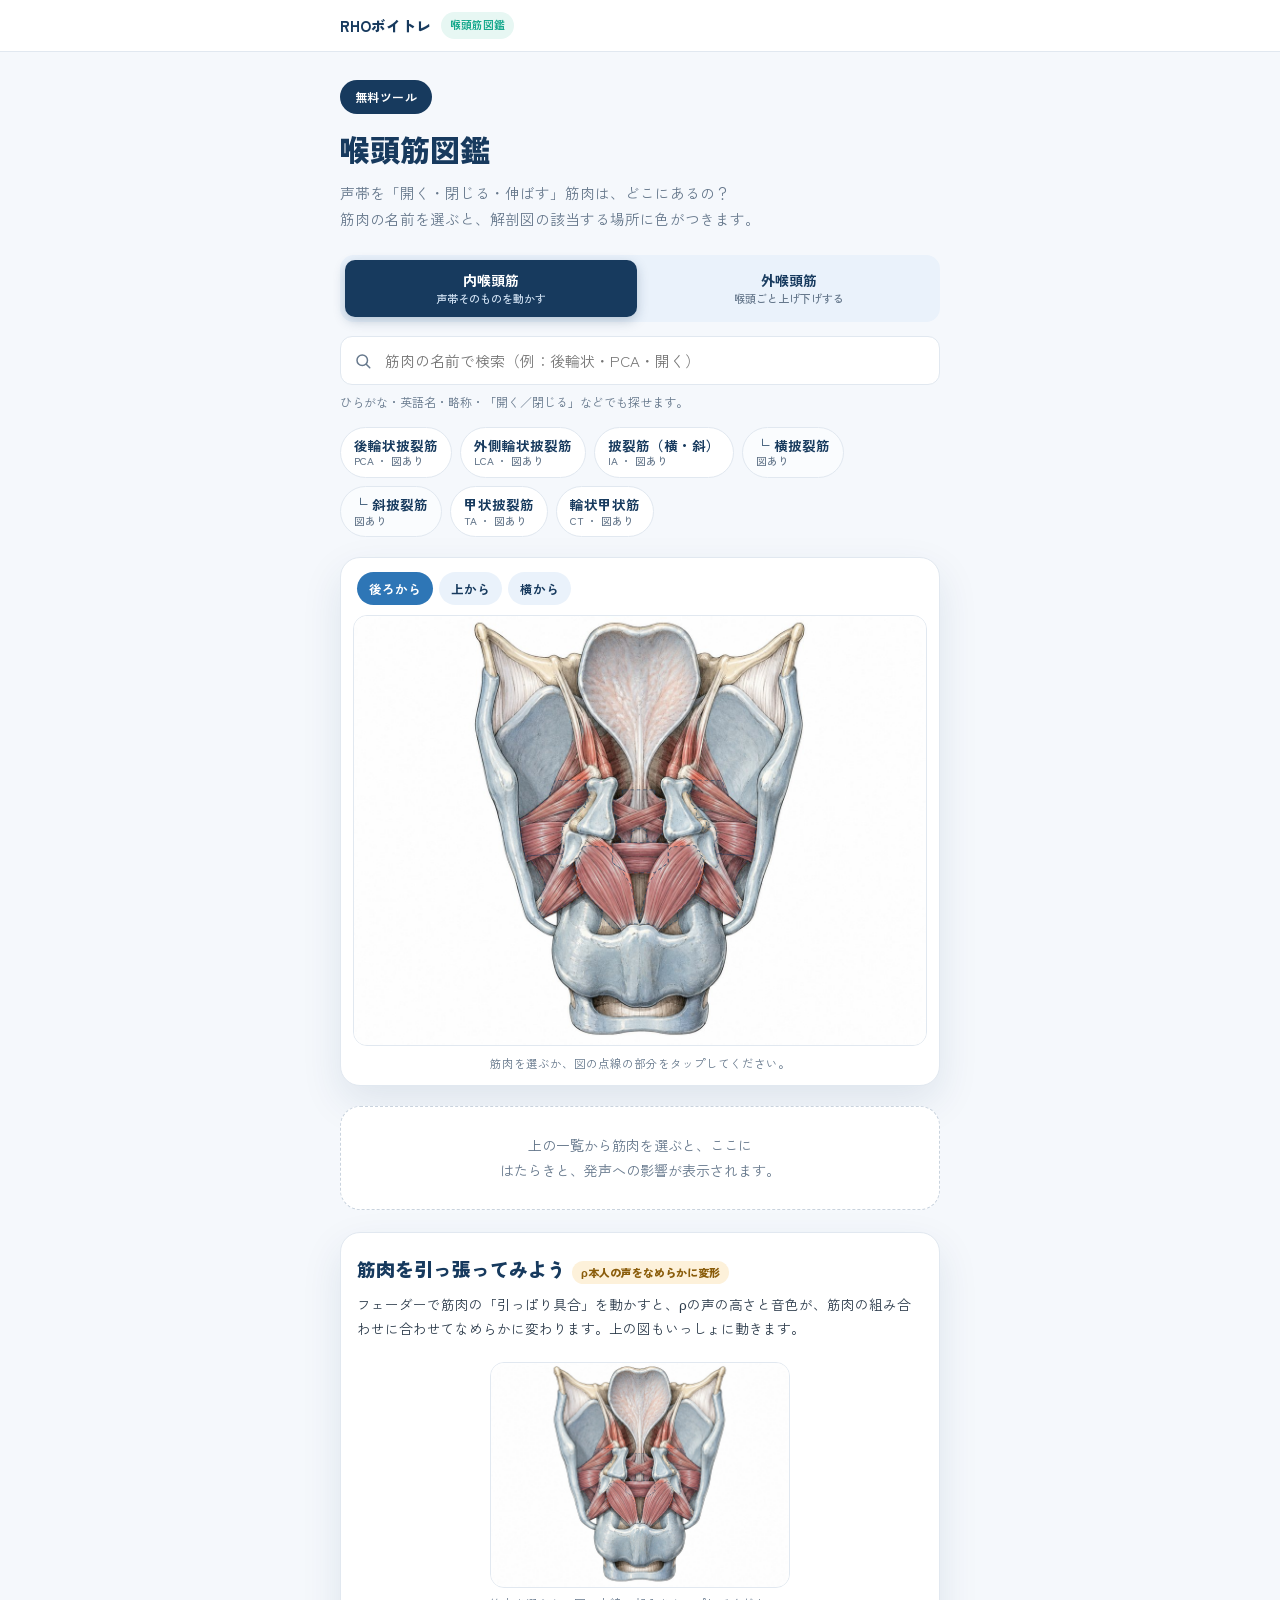
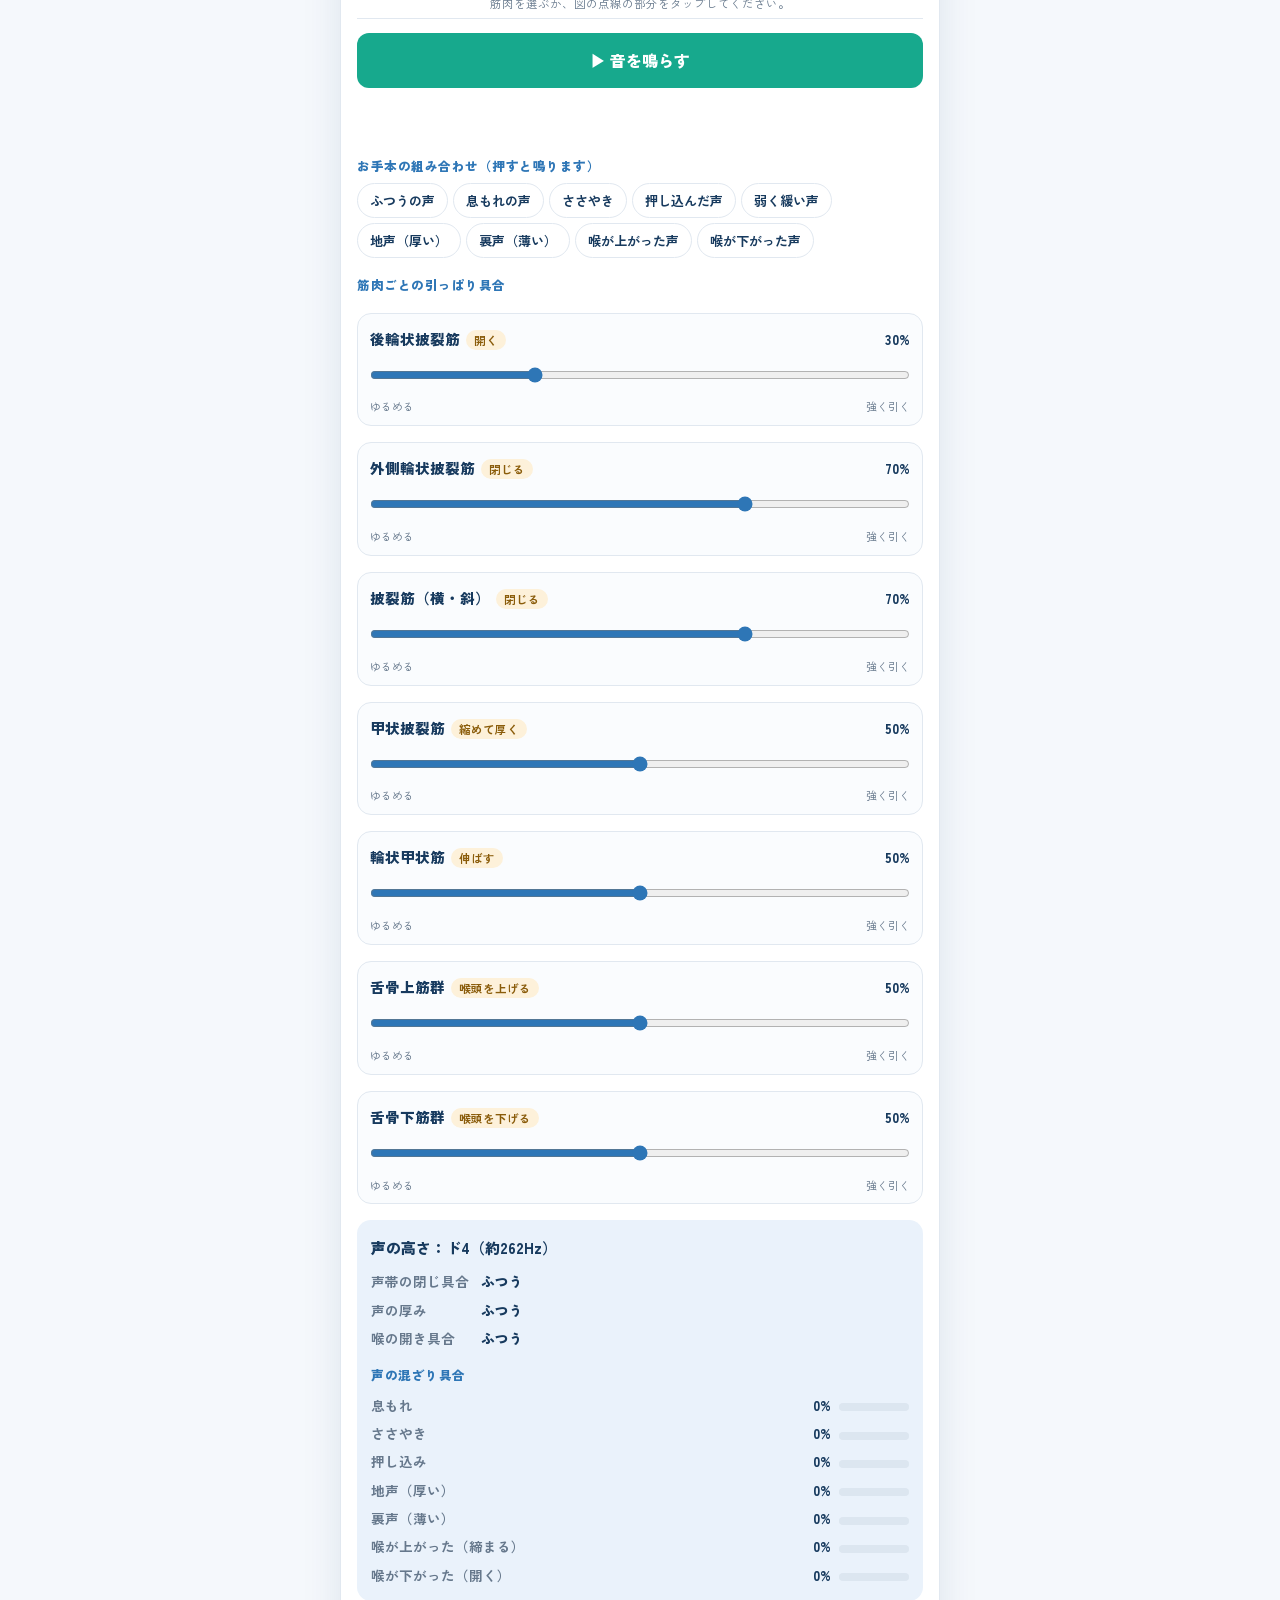
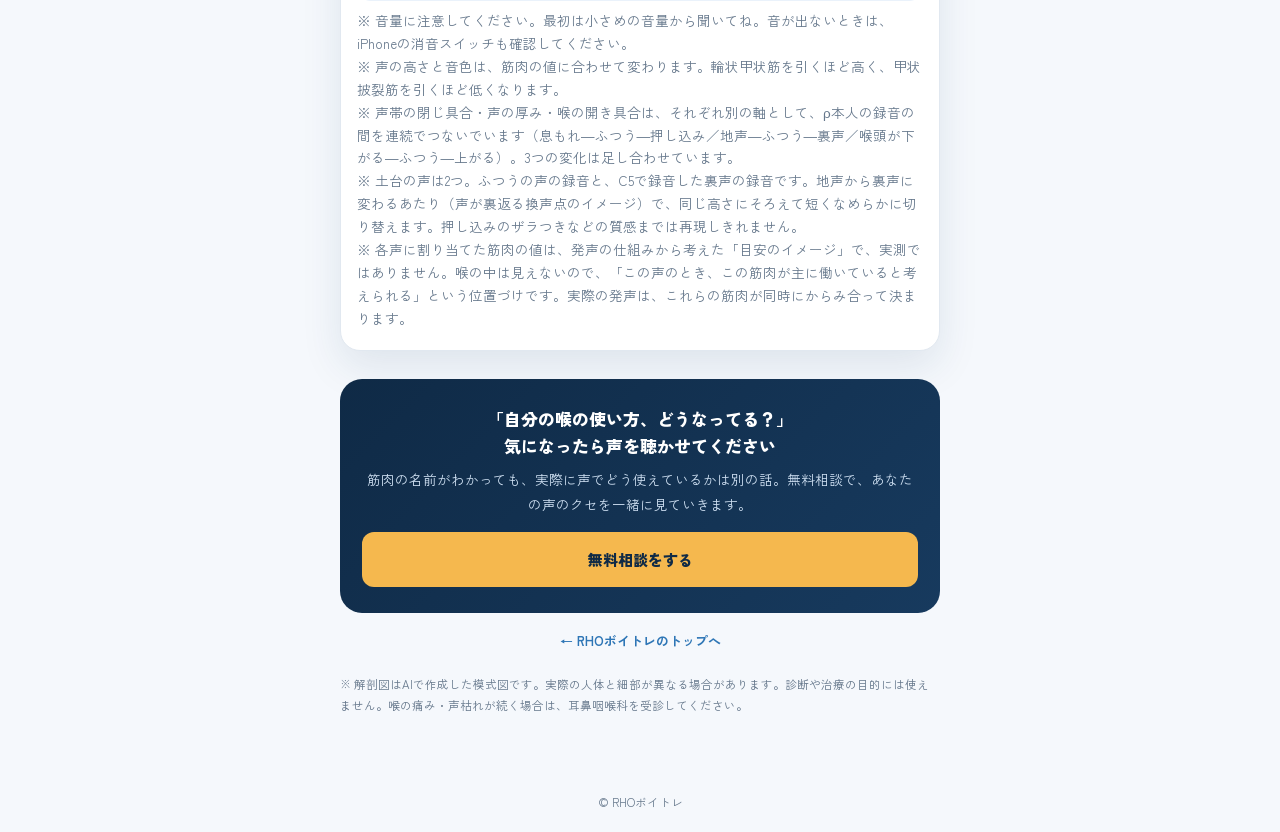
==== test/index.html @ 1e51ab28 "Update index.html" ====
<!DOCTYPE html>
<html lang="ja">
<head>
<meta charset="UTF-8">
<!-- Google tag (gtag.js) -->
<script async src="https://www.googletagmanager.com/gtag/js?id=G-ME8HE69PX8"></script>
<script>
  window.dataLayer = window.dataLayer || [];
  function gtag(){dataLayer.push(arguments);}
  gtag('js', new Date());
  gtag('config', 'G-ME8HE69PX8');
</script>
<meta name="viewport" content="width=device-width, initial-scale=1.0">
<title>喉頭筋図鑑｜筋肉を選ぶと解剖図に色がつく - RHOボイトレ</title>
<meta name="description" content="内喉頭筋・外喉頭筋を、名前を選ぶだけで解剖図に色がついて確認できる無料の図鑑。声帯を開く・閉じる・伸ばす筋肉の位置とはたらきがひと目でわかります。">
<meta property="og:title" content="喉頭筋図鑑｜筋肉を選ぶと解剖図に色がつく - RHOボイトレ">
<meta property="og:description" content="声帯を開く・閉じる・伸ばす筋肉はどこ？名前を選ぶだけで解剖図に色がつく無料の図鑑。">
<meta property="og:type" content="website">
<link rel="preconnect" href="https://fonts.googleapis.com">
<link rel="preconnect" href="https://fonts.gstatic.com" crossorigin>
<link href="https://fonts.googleapis.com/css2?family=Zen+Kaku+Gothic+New:wght@400;500;700;900&display=swap" rel="stylesheet">
<style>
  :root{
    --navy:#173A5E; --navy-2:#0F2A46; --blue:#2E76B6; --sky:#EAF2FB; --bg:#F5F8FC; --paper:#FFFFFF;
    --text:#2B3A4A; --text-dim:#66788C; --line:#E1E8F0; --amber:#F5B84E; --amber-bg:#FDF1DA;
    --data:#17A98D; --data-2:#0E7F69; --data-bg:#E7F7F3;
    --sans:"Zen Kaku Gothic New", sans-serif; --shadow:0 16px 40px rgba(23,58,94,0.10);
  }
  *{box-sizing:border-box; margin:0; padding:0;}
  html{scroll-behavior:smooth;}
  body{background:var(--bg); color:var(--text); font-family:var(--sans); line-height:1.8; -webkit-font-smoothing:antialiased; min-height:100vh; display:flex; flex-direction:column; -webkit-tap-highlight-color:transparent;}
  a{color:inherit; text-decoration:none;}
  img,svg{display:block; max-width:100%;}
  button,input{font-family:var(--sans);}
  button{cursor:pointer; border:none;}
  button, a{-webkit-touch-callout:none;}
  .wrap{max-width:640px; margin:0 auto; padding:0 20px; width:100%;}

  header.nav{position:sticky; top:0; z-index:50; background:rgba(255,255,255,0.92); backdrop-filter:blur(8px); border-bottom:1px solid var(--line);}
  .nav-inner{display:flex; align-items:center; justify-content:space-between; padding:12px 20px; max-width:640px; margin:0 auto;}
  .brand{display:flex; align-items:center; gap:10px; font-weight:900; color:var(--navy); font-size:15px;}
  .brand-tag{font-size:10.5px; font-weight:700; color:var(--data); background:var(--data-bg); padding:4px 9px; border-radius:100px; white-space:nowrap;}

  main{flex:1; padding:28px 0 56px;}
  .eyebrow-pill{display:inline-block; background:var(--navy); color:#fff; font-size:12px; font-weight:700; padding:6px 15px; border-radius:100px; letter-spacing:.04em; margin-bottom:14px;}
  h1{font-size:clamp(24px,6vw,30px); color:var(--navy); font-weight:900; line-height:1.4; margin-bottom:10px;}
  .lead{font-size:14.5px; color:var(--text-dim); line-height:1.85;}

  /* tabs */
  .tabs{display:grid; grid-template-columns:1fr 1fr; gap:6px; background:var(--sky); padding:5px; border-radius:14px; margin-top:22px;}
  .tab{padding:11px 8px; border-radius:10px; background:transparent; color:var(--navy); font-weight:700; font-size:14px; line-height:1.4;}
  .tab small{display:block; font-size:11px; font-weight:500; color:var(--text-dim);}
  .tab[aria-selected="true"]{background:var(--navy); color:#fff; box-shadow:0 4px 12px rgba(23,58,94,.25);}
  .tab[aria-selected="true"] small{color:#CFE0F2;}

  /* search */
  .search{position:relative; margin-top:14px;}
  .search input{width:100%; padding:13px 14px 13px 44px; border:1.5px solid var(--line); border-radius:12px; font-size:15px; color:var(--text); background:#fff; outline:none;}
  .search input:focus{border-color:var(--blue); box-shadow:0 0 0 3px rgba(46,118,182,.15);}
  .search svg{position:absolute; left:14px; top:50%; transform:translateY(-50%); color:var(--text-dim);}
  .hint{font-size:12px; color:var(--text-dim); margin-top:6px;}

  /* chips */
  .chips{display:flex; flex-wrap:wrap; gap:8px; margin-top:14px;}
  .chip{padding:9px 13px; border-radius:100px; background:#fff; border:1.5px solid var(--line); color:var(--navy); font-weight:700; font-size:13.5px; line-height:1.3; text-align:left; transition:transform .12s;}
  .chip:active{transform:scale(.97);}
  .chip .sub{display:block; font-size:10.5px; font-weight:500; color:var(--text-dim);}
  .chip.child{margin-left:0; background:#FAFCFE;}
  .chip[aria-pressed="true"]{background:var(--navy); color:#fff; border-color:var(--navy);}
  .chip[aria-pressed="true"] .sub{color:#CFE0F2;}
  .chip[aria-pressed="true"]::before{content:"✓ ";}
  .chip.soon{border-style:dashed;}
  .empty{font-size:13.5px; color:var(--text-dim); padding:12px 0;}

  /* figure */
  .fig-card{margin-top:20px; background:#fff; border:1px solid var(--line); border-radius:20px; box-shadow:var(--shadow); padding:14px 12px 12px; scroll-margin-top:70px;}
  .views{display:flex; gap:6px; flex-wrap:wrap; margin:0 4px 10px;}
  .view-btn{padding:7px 12px; border-radius:100px; background:var(--sky); color:var(--navy); font-size:12.5px; font-weight:700;}
  .view-btn[aria-pressed="true"]{background:var(--blue); color:#fff;}
  .view-btn:disabled{background:#F0F3F7; color:#9AA8B7; cursor:not-allowed; border:1px dashed #C9D3DE;}
  .fig{position:relative; border-radius:14px; overflow:hidden; background:#fff; border:1px solid var(--line);}
  .fig svg{width:100%; height:auto;}
  .fig-note{font-size:11.5px; color:var(--text-dim); text-align:center; margin-top:8px; line-height:1.6;}
  .shape{cursor:pointer; fill:rgba(46,118,182,.0); stroke:rgba(255,255,255,.0); stroke-width:3; transition:fill .15s;}
  .shape.faint{fill:rgba(46,118,182,.14); stroke:rgba(23,58,94,.55); stroke-width:2.5; stroke-dasharray:9 7;}
  .shape.faint:hover{fill:rgba(245,184,78,.35);}
  .shape.on{fill:#F5B84E; stroke:#0F2A46; stroke-width:5; stroke-dasharray:none;}
  .lbl{font-weight:900; font-size:54px; fill:#0F2A46; paint-order:stroke; stroke:#fff; stroke-width:12; stroke-linejoin:round; pointer-events:none;}
  .nofig{padding:46px 18px; text-align:center; color:var(--text-dim); font-size:14px; background:var(--sky);}
  .nofig b{display:block; color:var(--navy); font-size:15px; margin-bottom:6px;}

  /* info */
  .info{margin-top:16px; background:#fff; border:1px solid var(--line); border-radius:20px; box-shadow:var(--shadow); padding:22px 20px;}
  .info h2{font-size:21px; color:var(--navy); font-weight:900; line-height:1.4;}
  .info .yomi{font-size:12.5px; color:var(--text-dim); margin-top:2px;}
  .tags{display:flex; flex-wrap:wrap; gap:6px; margin-top:12px;}
  .tag{font-size:12.5px; font-weight:900; padding:5px 12px; border-radius:100px; background:var(--data-bg); color:var(--data-2);}
  .tag.amber{background:var(--amber-bg); color:#8A5C0A;}
  .tag.gray{background:var(--sky); color:var(--navy);}
  .blk{margin-top:16px;}
  .blk h3{font-size:12.5px; font-weight:900; color:var(--blue); letter-spacing:.04em; margin-bottom:3px;}
  .blk p{font-size:14.5px; color:var(--text); line-height:1.85;}
  .seen{margin-top:16px; padding:11px 13px; border-radius:12px; background:var(--sky); font-size:13px; color:var(--navy); font-weight:700; line-height:1.7;}
  .seen.warn{background:var(--amber-bg); color:#7A520A;}
  .placeholder{margin-top:20px; padding:26px 20px; text-align:center; color:var(--text-dim); font-size:14px; background:#fff; border:1px dashed #C9D3DE; border-radius:20px;}


  /* sound lab */
  .lab{margin-top:22px; background:#fff; border:1px solid var(--line); border-radius:20px; box-shadow:var(--shadow); padding:22px 16px 20px;}
  .lab h2{font-size:19px; color:var(--navy); font-weight:900; line-height:1.5;}
  .lab .beta{display:inline-block; font-size:11px; font-weight:900; color:#8A5C0A; background:var(--amber-bg); padding:3px 9px; border-radius:100px; vertical-align:middle; margin-left:6px;}
  .lab > p{font-size:13.5px; margin-top:8px;}
  .stick{position:sticky; top:52px; z-index:20; background:#fff; padding:10px 0 6px; margin-top:12px; border-bottom:1px solid var(--line);}
  .stick .fig{max-width:300px; margin:0 auto;}
  .stick .fig-note{margin-top:6px;}
  .ctl{display:flex; flex-wrap:wrap; gap:8px; align-items:center; margin-top:14px;}
  .play{flex:1 1 100%; padding:15px; border-radius:12px; background:var(--data); color:#fff; font-weight:900; font-size:16px;}
  .play[aria-pressed="true"]{background:var(--navy-2);}
  .seg{display:flex; gap:5px; flex-wrap:wrap; align-items:center;}
  .seg b{font-size:12px; color:var(--text-dim); margin-right:2px;}
  .seg button{padding:7px 12px; border-radius:100px; background:var(--sky); color:var(--navy); font-weight:700; font-size:13px;}
  .seg button[aria-pressed="true"]{background:var(--blue); color:#fff;}
  .presets{margin-top:14px;}
  .presets h3,.sl-h{font-size:12.5px; font-weight:900; color:var(--blue); letter-spacing:.04em; margin-bottom:6px;}
  .presets .seg button{background:#fff; border:1.5px solid var(--line);}
  .sl{margin-top:16px; padding:12px 12px 8px; border-radius:14px; border:1.5px solid var(--line); background:#FAFCFE;}
  .sl.cur{border-color:var(--blue); background:#F1F7FD;}
  .sl-top{display:flex; justify-content:space-between; align-items:baseline; gap:8px;}
  .sl-name{font-weight:900; color:var(--navy); font-size:14.5px;}
  .sl-name small{font-size:11.5px; font-weight:700; color:#8A5C0A; background:var(--amber-bg); padding:2px 8px; border-radius:100px; margin-left:6px; white-space:nowrap;}
  .sl-val{font-weight:900; color:var(--navy); font-size:13.5px; min-width:3.2em; text-align:right;}
  .sl input[type=range]{width:100%; margin:8px 0 2px; accent-color:var(--blue); height:30px;}
  .sl-ends{display:flex; justify-content:space-between; font-size:11px; color:var(--text-dim);}

  .bar{display:inline-block; vertical-align:middle; width:70px; height:8px; border-radius:100px; background:#DCE6F0; margin-left:8px; overflow:hidden;}
  .bar i{display:block; height:100%; background:var(--blue);}
  .read .top1{font-size:15px; font-weight:900; color:var(--navy); margin-bottom:8px;}
  .read .far{margin-top:8px; font-size:12.5px; color:#7A520A; background:var(--amber-bg); padding:8px 10px; border-radius:10px; line-height:1.7;}
  .extra{margin-top:18px; padding-top:14px; border-top:1px dashed var(--line);}
  .extra h3{font-size:12.5px; font-weight:900; color:var(--blue); letter-spacing:.04em; margin-bottom:4px;}
  .extra p{font-size:12.5px; color:var(--text-dim); line-height:1.7; margin-bottom:8px;}
  .extra .seg button{background:#fff; border:1.5px solid var(--line);}
  .extra .seg button[aria-pressed="true"]{background:var(--blue); color:#fff; border-color:var(--blue);}
  .linkx{margin-top:6px; font-size:12.5px; color:var(--text-dim); line-height:1.7; min-height:1.7em;}
  .lmsg{margin-top:8px; font-size:12.5px; color:#7A520A; min-height:1em;}
  .read{margin-top:16px; padding:14px; border-radius:14px; background:var(--sky);}
  .read dl{display:grid; grid-template-columns:auto 1fr; gap:4px 12px; font-size:13.5px;}
  .read dt{font-weight:700; color:var(--text-dim);}
  .read dd{font-weight:900; color:var(--navy);}
  .warn-s{margin-top:12px; font-size:11.5px; color:var(--text-dim); line-height:1.7;}
  .cta{margin-top:28px; background:linear-gradient(135deg,var(--navy-2),var(--navy)); color:#fff; border-radius:22px; padding:26px 22px; text-align:center;}
  .cta h2{font-size:17px; font-weight:900; line-height:1.6; margin-bottom:8px;}
  .cta p{font-size:13.5px; color:#CFE0F2; line-height:1.8;}
  .cta a{display:block; margin-top:16px; background:var(--amber); color:var(--navy-2); font-weight:900; padding:14px; border-radius:12px; font-size:15px;}
  .back{display:block; text-align:center; margin-top:16px; font-size:13px; font-weight:700; color:var(--blue);}
  .disc{margin-top:22px; font-size:11.5px; color:var(--text-dim); line-height:1.8;}
  footer{padding:20px; text-align:center; font-size:11.5px; color:var(--text-dim);}
</style>
</head>
<body>
<header class="nav"><div class="nav-inner">
  <a class="brand" href="https://rowrowrho.github.io/voice-training-lp/">RHOボイトレ <span class="brand-tag">喉頭筋図鑑</span></a>
</div></header>

<main><div class="wrap">
  <span class="eyebrow-pill">無料ツール</span>
  <h1>喉頭筋図鑑</h1>
  <p class="lead">声帯を「開く・閉じる・伸ばす」筋肉は、どこにあるの？<br>筋肉の名前を選ぶと、解剖図の該当する場所に色がつきます。</p>

  <div class="tabs" role="tablist" aria-label="筋肉のグループ">
    <button class="tab" role="tab" id="tab-in" aria-selected="true" data-grp="in">内喉頭筋<small>声帯そのものを動かす</small></button>
    <button class="tab" role="tab" id="tab-out" aria-selected="false" data-grp="out">外喉頭筋<small>喉頭ごと上げ下げする</small></button>
  </div>

  <div class="search">
    <svg width="18" height="18" viewBox="0 0 24 24" fill="none" aria-hidden="true"><circle cx="11" cy="11" r="7" stroke="currentColor" stroke-width="2"/><line x1="21" y1="21" x2="16.65" y2="16.65" stroke="currentColor" stroke-width="2" stroke-linecap="round"/></svg>
    <input id="q" type="search" placeholder="筋肉の名前で検索（例：後輪状・PCA・開く）" autocomplete="off" aria-label="筋肉を検索">
  </div>
  <p class="hint">ひらがな・英語名・略称・「開く／閉じる」などでも探せます。</p>

  <div class="chips" id="chips" role="group" aria-label="筋肉の一覧"></div>

  <section class="fig-card" id="figCard" aria-live="polite">
    <div class="views" id="views" role="group" aria-label="見る角度"></div>
    <div class="fig" id="fig"></div>
    <p class="fig-note" id="figNote"></p>
  </section>

  <section id="infoWrap"></section>

  <section class="lab" id="lab" aria-label="筋肉を引っ張ると声がどう変わるかを聞く">
    <h2>筋肉を引っ張ってみよう<span class="beta">ρ本人の声をなめらかに変形</span></h2>
    <p>フェーダーで筋肉の「引っぱり具合」を動かすと、ρの声の高さと音色が、筋肉の組み合わせに合わせてなめらかに変わります。上の図もいっしょに動きます。</p>
    <div class="stick">
      <div class="fig" id="fig2"></div>
      <p class="fig-note" id="figNote2"></p>
    </div>
    <div class="ctl">
      <button type="button" class="play" id="play" aria-pressed="false">▶ 音を鳴らす</button>
    </div>
    <p class="lmsg" id="lmsg" role="status"></p>
    <p class="linkx" id="linkmsg" role="status"></p>
    <div class="presets"><h3>お手本の組み合わせ（押すと鳴ります）</h3><div class="seg" id="presets"></div></div>
    <div id="sliders"></div>
    <div class="read"><div id="readout"></div></div>
    <div class="extra">
      <h3>本物の録音を聴いてみる（聴き比べ用）</h3>
      <p>フェーダーの音は「ふつうの声」の音色を変えたものです。本物の録音と聴き比べてみてください。最後の5つは、フェーダーでは動かせない「音の高さ」や「地声から裏声へのつながり」の録音です。</p>
      <div class="seg" id="extras"></div>
    </div>
    <p class="warn-s">※ 音量に注意してください。最初は小さめの音量から聞いてね。音が出ないときは、iPhoneの消音スイッチも確認してください。<br>※ 声の高さと音色は、筋肉の値に合わせて変わります。輪状甲状筋を引くほど高く、甲状披裂筋を引くほど低くなります。<br>※ 声帯の閉じ具合・声の厚み・喉の開き具合は、それぞれ別の軸として、ρ本人の録音の間を連続でつないでいます（息もれ―ふつう―押し込み／地声―ふつう―裏声／喉頭が下がる―ふつう―上がる）。3つの変化は足し合わせています。<br>※ 土台の声は2つ。ふつうの声の録音と、C5で録音した裏声の録音です。地声から裏声に変わるあたり（声が裏返る換声点のイメージ）で、同じ高さにそろえて短くなめらかに切り替えます。押し込みのザラつきなどの質感までは再現しきれません。<br>※ 各声に割り当てた筋肉の値は、発声の仕組みから考えた「目安のイメージ」で、実測ではありません。喉の中は見えないので、「この声のとき、この筋肉が主に働いていると考えられる」という位置づけです。実際の発声は、これらの筋肉が同時にからみ合って決まります。</p>
  </section>

  <section class="cta">
    <h2>「自分の喉の使い方、どうなってる？」<br>気になったら声を聴かせてください</h2>
    <p>筋肉の名前がわかっても、実際に声でどう使えているかは別の話。無料相談で、あなたの声のクセを一緒に見ていきます。</p>
    <a href="https://docs.google.com/forms/d/e/1FAIpQLSdZrPYhl0lcIF4G7D2PoSKxdQZFhK7JmhZqODflY7RTLiwuoQ/viewform" data-cta="larynx_atlas_consult">無料相談をする</a>
  </section>
  <a class="back" href="https://rowrowrho.github.io/voice-training-lp/">← RHOボイトレのトップへ</a>
  <p class="disc">※ 解剖図はAIで作成した模式図です。実際の人体と細部が異なる場合があります。診断や治療の目的には使えません。喉の痛み・声枯れが続く場合は、耳鼻咽喉科を受診してください。</p>
</div></main>
<footer>© RHOボイトレ</footer>

<script>
/* ===== 図（view）データ：座標は画像 1448×1086 基準 ===== */
var VIEWS = [{"id": "post", "name": "後ろから", "grp": "in", "img": "images/IMG_6046.jpeg", "w": 1448, "h": 1086, "alt": "内喉頭筋を後ろから見た解剖図", "shapes": {"ia_o": [{"d": "M679,440 L679,456 L666,464 L656,464 L655,467 L657,500 L661,503 L664,527 L664,548 L662,554 L670,555 L670,560 L675,562 L677,570 L701,570 L703,546 L717,539 L731,539 L739,544 L741,570 L766,570 L766,565 L776,554 L781,554 L780,524 L782,508 L786,507 L789,493 L788,465 L778,463 L766,457 L762,453 L762,440Z", "lx": 722, "ly": 501}], "ia_t": [{"d": "M655,575 L655,625 L690,650 L760,650 L795,625 L795,575 L767,574 L766,572 L734,572 L731,574 L677,572 L676,574Z", "lx": 725, "ly": 609}], "pca": [{"d": "M579,584 L575,592 L575,598 L572,599 L572,603 L568,608 L568,612 L558,615 L565,648 L582,699 L587,700 L597,713 L628,744 L627,767 L634,767 L640,777 L646,778 L646,783 L660,792 L679,792 L682,785 L689,785 L701,779 L723,780 L700,680 L676,641 L654,625 L654,606 L641,585 L588,581 L587,584Z", "lx": 640, "ly": 684}, {"d": "M866,583 L858,580 L803,585 L796,596 L796,625 L763,649 L744,680 L724,764 L723,781 L746,779 L761,785 L767,792 L784,792 L819,769 L818,749 L845,722 L858,703 L861,702 L878,651 L887,611 L877,605 L874,594 L867,593Z", "lx": 805, "ly": 686}], "lca": [{"d": "M528,602 L438,608 L439,621 L449,621 L454,627 L454,630 L468,643 L483,674 L483,687 L473,704 L473,710 L475,711 L473,732 L467,743 L467,747 L471,749 L473,757 L477,762 L484,761 L505,749 L511,749 L515,743 L541,728 L573,705 L565,687 L553,626 L537,636 L521,635 L521,622 L526,612Z", "lx": 509, "ly": 675}, {"d": "M917,602 L922,620 L922,632 L919,633 L918,636 L906,636 L897,629 L890,628 L879,687 L871,702 L871,706 L909,733 L932,746 L938,752 L942,752 L957,761 L965,763 L969,755 L973,754 L977,739 L973,734 L973,721 L971,720 L969,699 L962,687 L962,673 L980,637 L994,621 L1005,621 L1006,608Z", "lx": 935, "ly": 676}], "ta": [{"d": "M590,415 L509,417 L496,450 L496,456 L441,501 L419,514 L425,571 L434,612 L437,612 L438,607 L529,601 L531,580 L526,578 L528,535 L535,525 L542,525 L542,513 L545,512 L548,506 L551,506 L551,502 L558,496 L561,485 L571,482 L583,482 L584,486 L586,486 L586,472 L594,471 L592,468 L592,454 L597,453 L597,449 L592,448 L592,443 L586,435 L586,423Z", "lx": 502, "ly": 512}, {"d": "M854,415 L857,423 L861,425 L861,437 L855,438 L852,445 L843,445 L843,447 L848,451 L855,476 L860,480 L860,487 L867,488 L866,511 L878,511 L879,514 L892,515 L892,529 L888,534 L884,534 L883,545 L888,545 L890,541 L894,541 L895,537 L899,534 L912,534 L914,536 L917,546 L917,569 L912,570 L912,580 L916,601 L1009,608 L1015,570 L1018,512 L988,491 L946,455 L942,439 L938,435 L932,417Z", "lx": 937, "ly": 512}]}}, {"id": "top", "name": "上から", "grp": "in", "img": "images/IMG_6048.jpeg", "w": 1448, "h": 1086, "alt": "内喉頭筋を真上から見た解剖図", "shapes": {"ia_o": [{"d": "M634,625 L630,645 L633,647 L633,663 L630,664 L630,702 L640,709 L640,721 L634,722 L643,765 L643,781 L640,790 L653,790 L654,785 L715,768 L731,768 L808,791 L805,781 L805,761 L815,723 L815,633 L813,625 L791,625 L788,631 L765,644 L752,643 L752,625 L693,625 L690,642 L678,642 L660,633 L658,626Z", "lx": 723, "ly": 702}], "pca": [{"d": "M491,774 L491,790 L495,796 L495,805 L504,819 L508,821 L510,829 L509,852 L514,853 L524,864 L530,864 L534,873 L570,893 L578,901 L616,916 L640,918 L633,886 L621,867 L620,840 L622,834 L610,833 L611,819 L624,820 L624,835 L631,835 L631,832 L635,831 L635,821 L640,814 L637,809 L637,801 L632,801 L632,805 L627,806 L626,809 L593,809 L592,804 L586,799 L584,791 L567,791 L564,785 L557,785 L543,779 L533,779 L530,776Z", "lx": 568, "ly": 841}, {"d": "M953,775 L940,773 L916,776 L897,781 L894,787 L877,788 L871,794 L862,797 L858,804 L854,805 L854,811 L850,814 L826,814 L825,809 L810,809 L810,829 L812,829 L813,817 L837,817 L838,820 L845,821 L847,824 L846,841 L829,840 L828,836 L820,836 L820,839 L825,840 L825,846 L829,847 L829,864 L815,889 L810,919 L827,917 L835,913 L837,909 L850,909 L866,904 L867,901 L880,893 L892,889 L915,874 L931,860 L933,855 L949,844 L950,839 L940,838 L940,824 L951,809Z", "lx": 883, "ly": 842}], "lca": [{"d": "M505,505 L425,508 L425,520 L420,523 L395,524 L394,517 L390,516 L390,512 L379,512 L379,517 L370,518 L369,523 L350,522 L346,528 L340,529 L338,532 L329,532 L328,536 L323,537 L323,542 L337,543 L337,565 L335,566 L333,597 L338,598 L339,628 L321,631 L334,681 L339,682 L341,689 L345,690 L346,694 L354,694 L355,698 L359,699 L359,705 L362,705 L363,708 L380,709 L385,714 L395,716 L399,722 L409,722 L415,730 L431,735 L467,718 L480,703 L482,696 L487,695 L489,689 L492,688 L498,678 L501,677 L501,674 L510,666 L512,660 L515,659 L518,650 L527,638 L529,630 L532,629 L528,591 L508,589 L496,584 L498,561 L504,558 L516,558 L520,567 L526,567 L522,551 L517,549 L517,537Z", "lx": 426, "ly": 613}, {"d": "M939,505 L924,545 L924,553 L920,556 L918,567 L926,566 L930,560 L945,560 L946,586 L927,589 L926,593 L916,597 L914,624 L917,625 L922,644 L929,648 L935,660 L943,667 L943,671 L952,675 L953,684 L958,685 L959,692 L977,711 L979,718 L985,723 L1015,735 L1042,726 L1044,716 L1071,713 L1071,709 L1078,708 L1079,704 L1096,701 L1099,695 L1103,695 L1102,667 L1088,666 L1090,647 L1097,636 L1109,636 L1110,648 L1117,647 L1115,642 L1117,623 L1109,622 L1109,602 L1115,601 L1116,594 L1106,593 L1106,581 L1115,580 L1115,553 L1122,552 L1122,534 L1117,533 L1117,527 L1110,527 L1102,523 L1101,520 L1084,520 L1082,517 L1072,517 L1071,514 L1065,514 L1064,510 L1054,510 L1052,508 L1040,508 L1039,519 L1026,519 L1019,512 L1019,508 L993,506 L992,512 L979,512 L974,510 L972,506Z", "lx": 1019, "ly": 610}], "ta": [{"d": "M699,262 L635,260 L635,263 L626,269 L607,270 L606,259 L600,259 L598,261 L599,287 L588,295 L579,296 L579,300 L567,310 L557,312 L557,320 L548,327 L543,327 L542,333 L538,333 L538,350 L531,351 L529,360 L513,360 L512,356 L499,356 L499,358 L508,359 L508,371 L494,372 L494,385 L499,386 L500,413 L495,419 L495,425 L490,426 L490,441 L517,536 L534,536 L542,555 L568,562 L568,559 L573,557 L574,554 L587,548 L609,549 L615,538 L615,528 L625,493 L628,490 L649,419 L652,416 L662,385 L663,376 L666,373Z", "lx": 587, "ly": 405}, {"d": "M745,262 L780,382 L821,501 L821,507 L826,515 L834,541 L837,542 L838,552 L843,549 L860,549 L861,553 L875,553 L879,561 L905,554 L905,550 L908,549 L911,542 L925,542 L948,463 L948,452 L951,451 L951,443 L954,441 L954,427 L950,422 L950,414 L944,411 L940,403 L941,390 L954,390 L954,360 L927,360 L926,357 L919,356 L918,350 L912,349 L912,343 L906,342 L906,324 L904,324 L903,335 L890,335 L884,331 L883,301 L889,300 L890,297 L896,297 L894,288 L888,287 L888,283 L876,281 L875,272 L852,266 L850,261 L847,261 L847,265 L844,266 L846,292 L833,293 L827,290 L826,287 L817,286 L817,272 L811,271 L811,260Z", "lx": 858, "ly": 405}]}}, {"id": "side", "name": "横から", "grp": "in", "img": "images/IMG_6047.jpeg", "w": 1448, "h": 1086, "alt": "内喉頭筋を横から見た解剖図（甲状軟骨の板を外した断面）", "shapes": {"ct": [{"d": "M508,636 L506,642 L508,672 L516,673 L516,688 L521,689 L521,692 L524,693 L524,700 L530,703 L530,725 L540,728 L540,741 L561,741 L562,749 L569,749 L573,755 L575,769 L578,770 L578,777 L582,779 L585,787 L585,801 L588,802 L588,815 L585,816 L585,822 L605,820 L606,823 L612,823 L623,814 L640,806 L679,774 L683,768 L689,768 L699,762 L723,754 L727,746 L762,743 L762,734 L749,733 L750,705 L739,704 L739,690 L700,640 L603,616 L590,616 L589,613 L574,609 L571,612 L558,612 L545,607 L537,608 L537,618 L532,619 L532,624 L528,625 L526,637Z", "lx": 625, "ly": 704}], "lca": [{"d": "M867,502 L840,509 L794,528 L698,581 L602,609 L602,612 L608,617 L700,639 L720,664 L791,660 L841,636 L838,631 L827,629 L829,605 L836,591 L843,587 L847,580 L853,580 L853,565 L855,562 L859,562 L862,555 L862,537 L867,516Z", "lx": 763, "ly": 594}], "ta": [{"d": "M500,341 L500,368 L502,369 L500,404 L512,405 L510,445 L511,532 L517,529 L538,527 L555,521 L566,521 L581,517 L603,519 L604,523 L697,512 L729,513 L731,516 L738,518 L738,530 L733,531 L733,547 L728,548 L727,551 L719,555 L706,557 L705,560 L605,560 L604,562 L569,566 L510,564 L510,573 L505,574 L505,576 L511,577 L513,600 L508,601 L508,606 L517,606 L518,600 L534,600 L535,606 L545,606 L546,600 L571,602 L572,608 L579,610 L601,610 L602,608 L695,581 L782,533 L837,510 L838,507 L834,504 L835,491 L856,490 L866,493 L867,486 L861,483 L855,472 L855,449 L858,448 L859,440 L868,440 L870,437 L874,437 L874,432 L871,426 L862,426 L860,424 L860,416 L848,415 L848,406 L845,405 L845,400 L834,399 L824,388 L799,374 L785,374 L784,388 L767,388 L763,384 L762,374 L756,373 L753,377 L751,398 L739,398 L738,394 L733,394 L731,384 L722,384 L721,388 L704,387 L700,375 L699,361 L686,361 L684,348 L679,346 L679,333 L665,332 L666,318 L689,318 L694,321 L694,315 L684,315 L683,309 L658,295 L653,295 L651,291 L640,285 L621,285 L620,292 L608,292 L604,285 L535,286 L531,291 L528,291 L527,300 L523,307 L536,307 L537,321 L513,323 L513,325 L527,326 L527,338 L514,339 L513,334 L511,334 L507,341Z", "lx": 654, "ly": 442}]}}, {"id": "oside", "name": "横から", "grp": "out", "img": "images/IMG_6049.jpeg", "w": 1448, "h": 1086, "alt": "首を横から見た外喉頭筋の解剖図", "shapes": {"o_up": [{"d": "M567,369 L567,361 L561,360 L561,344 L547,297 L528,256 L519,242 L513,237 L513,227 L511,225 L500,225 L485,218 L463,212 L464,192 L468,189 L480,189 L480,186 L284,193 L286,208 L281,212 L258,212 L242,209 L240,207 L240,194 L210,195 L210,197 L216,198 L216,203 L228,211 L235,211 L237,218 L298,261 L450,332 L499,391 L525,384 L519,379 L520,366 L532,366 L538,370 L553,373Z M499,186 L500,193 L521,195 L525,199 L528,210 L536,212 L536,228 L542,229 L579,333 L578,355 L575,356 L575,360 L585,360 L586,367 L595,367 L601,361 L615,361 L627,358 L648,349 L660,349 L661,353 L671,353 L672,356 L679,356 L679,348 L698,342 L741,294 L741,288 L747,287 L779,251 L778,247 L734,192 L726,189 L726,182 L700,150 L575,150 L573,153 L554,155 L538,169 L537,175 L531,175 L520,185Z", "lx": 543, "ly": 256}], "o_down": [{"d": "M620,415 L515,425 L520,448 L519,529 L543,584 L549,619 L551,705 L549,723 L543,726 L560,880 L660,860 L701,778 L726,685 L729,655 L727,655 L706,724 L700,736 L696,738 L696,746 L694,748 L681,748 L680,743 L678,743 L678,749 L669,751 L668,754 L660,756 L647,756 L645,754 L645,742 L637,734 L632,701 L637,695 L643,695 L644,688 L657,688 L658,683 L670,683 L674,686 L675,672 L662,637 L662,624 L682,618 L683,615 L704,613 L712,607 L727,607 L730,623 L733,623 L740,559 L736,551 L732,551 L731,584 L723,604 L651,603 L627,535 L606,490 L606,478 L611,477 L613,472 L607,471 L607,459 L610,456 L632,457 L636,455 L636,448 L640,444 L656,444 L656,440Z", "lx": 603, "ly": 644}]}}, {"id": "ofront", "name": "前から", "grp": "out", "img": "images/IMG_6050.jpeg", "w": 1448, "h": 1086, "alt": "首を前から見た外喉頭筋の解剖図", "shapes": {"o_up": [{"d": "M471,175 L519,259 L548,304 L558,310 L559,314 L577,315 L578,327 L604,331 L607,337 L610,338 L613,349 L624,349 L628,354 L645,361 L661,362 L678,360 L679,358 L713,357 L722,350 L722,196 L718,192 L717,173 L712,169 L712,160 L707,151 L707,139 L722,138 L722,130 L698,130 L688,134 L672,135 L671,141 L655,142 L654,145 L641,145 L635,150 L634,154 L628,154 L627,156 L615,156 L614,153 L586,152Z", "lx": 623, "ly": 239}, {"d": "M723,351 L731,357 L758,355 L759,361 L771,361 L772,364 L775,362 L818,361 L821,354 L830,354 L831,350 L838,349 L839,344 L844,344 L844,335 L847,331 L852,331 L854,327 L871,327 L874,315 L880,315 L882,311 L892,310 L925,259 L973,175 L859,152 L815,154 L814,147 L784,144 L777,136 L762,135 L746,130 L723,130 L724,148 L739,149 L739,168 L735,174 L735,187 L728,196 L723,196Z", "lx": 822, "ly": 240}], "o_down": [{"d": "M622,815 L640,880 L654,881 L654,865 L649,865 L647,862 L647,848 L644,843 L638,841 L626,818Z M595,405 L594,422 L596,422 L599,409 L612,410 L612,466 L606,484 L593,485 L592,475 L590,475 L586,545 L595,546 L595,562 L585,563 L600,741 L612,783 L622,787 L623,774 L640,774 L659,793 L668,795 L689,852 L693,856 L703,878 L705,878 L693,810 L660,669 L663,597 L659,596 L659,591 L656,591 L655,585 L650,582 L609,581 L607,577 L601,576 L601,562 L639,561 L641,559 L651,559 L652,554 L662,552 L664,546 L668,545 L673,490 L677,479 L690,479 L700,488 L711,515 L716,517 L717,492 L705,492 L703,487 L700,486 L700,470 L704,469 L705,462 L718,462 L717,451 L710,450 L708,424 L712,423 L713,414 L722,412 L722,401 L706,400 L705,402 L670,404 L669,406 L657,406 L653,402Z", "lx": 642, "ly": 597}, {"d": "M781,404 L768,401 L760,406 L746,406 L742,403 L742,400 L723,401 L725,435 L735,436 L735,459 L733,461 L735,516 L731,517 L728,522 L739,522 L739,514 L748,499 L748,494 L751,493 L753,486 L761,478 L774,478 L778,491 L782,536 L788,553 L798,554 L800,560 L845,562 L844,579 L800,582 L799,586 L792,587 L792,596 L788,597 L791,667 L757,818 L746,883 L748,883 L760,859 L782,801 L790,800 L797,787 L808,787 L809,774 L830,772 L831,780 L833,780 L844,741 L858,572 L847,571 L847,559 L851,558 L852,549 L856,548 L858,544 L856,506 L850,500 L839,467 L841,405Z", "lx": 803, "ly": 587}]}}];

/* ===== 筋肉データ ===== */
var MUSCLES = [
  /* --- 内喉頭筋 --- */
  { id:'pca', grp:'in', name:'後輪状披裂筋', yomi:'こうりんじょうひれつきん', eng:'Posterior cricoarytenoid', abbr:'PCA',
    aliases:['声帯を開く','声門を開く','外転','開く筋','息を吸う','ひらく','ひらくきん','あける'], tags:[['開く','amber']],
    action:'披裂軟骨を外側に回して、声帯を開く筋肉。声帯を開ける役目をもつ唯一の内喉頭筋です。',
    voice:'息を吸うときに働きます。声を出している間は「閉じる」筋肉と綱引きをして、声門の開き具合（息の混ざり方）を調整します。',
    where:'輪状軟骨の後ろの板（輪状軟骨板）から、披裂軟骨の筋突起へ。', nerve:'反回神経',
    shapes:['pca'] },
  { id:'lca', grp:'in', name:'外側輪状披裂筋', yomi:'がいそくりんじょうひれつきん', eng:'Lateral cricoarytenoid', abbr:'LCA',
    aliases:['声帯を閉じる','声門を閉じる','内転','閉じる筋','とじる','とじるきん','しめる'], tags:[['閉じる','']],
    action:'披裂軟骨を内側に回して、声帯どうしを近づけて閉じる筋肉。',
    voice:'閉じる力が足りないと息が漏れて芯のない声に、強すぎると押し込んだ苦しい声になりやすくなります。',
    where:'輪状軟骨弓の外側の縁から、披裂軟骨の筋突起へ。', nerve:'反回神経',
    shapes:['lca'] },
  { id:'ia', grp:'in', name:'披裂筋（横・斜）', yomi:'ひれつきん', eng:'Interarytenoid', abbr:'IA',
    aliases:['声門後部','声帯を閉じる','閉じる筋','とじる','しめる'], tags:[['閉じる','']],
    action:'左右の披裂軟骨を引き寄せて、声門の後ろ側を閉じる筋肉。横披裂筋と斜披裂筋の2つの部分でできています。',
    voice:'ここが閉じにくいと、声帯の後ろ側に隙間が残って息漏れ（かすれ・ささやき成分）の原因になります。',
    where:'左右の披裂軟骨のあいだ（後ろ面）。', nerve:'反回神経',
    shapes:['ia_t','ia_o'] },
  { id:'ia_t', grp:'in', pullKey:'ia', name:'横披裂筋', yomi:'おうひれつきん', eng:'Transverse arytenoid', abbr:'',
    aliases:['披裂筋','とじる'], tags:[['閉じる','']], child:true,
    action:'左右の披裂軟骨を、横方向にまっすぐ引き寄せる筋肉。',
    voice:'声門の後ろ側（軟骨のあいだ）を閉じる働きをします。',
    where:'左右の披裂軟骨の後ろ面をつなぐ。', nerve:'反回神経', shapes:['ia_t'] },
  { id:'ia_o', grp:'in', pullKey:'ia', name:'斜披裂筋', yomi:'しゃひれつきん', eng:'Oblique arytenoid', abbr:'',
    aliases:['披裂筋'], tags:[['閉じる','']], child:true,
    action:'左右の披裂軟骨を、X字の筋走行で引き寄せる筋肉。',
    voice:'声門後部を閉じる力を横披裂筋と一緒に支えます。',
    where:'片方の筋突起から、反対側の披裂軟骨の先へ斜めに交差。', nerve:'反回神経', shapes:['ia_o'] },
  { id:'ta', grp:'in', name:'甲状披裂筋', yomi:'こうじょうひれつきん', eng:'Thyroarytenoid', abbr:'TA',
    aliases:['声帯筋','vocalis','声帯そのもの','地声','チェスト','緩める','ゆるめる','とじる','せいたいきん'], tags:[['閉じる',''],['声帯をゆるめる','gray']],
    action:'声帯の本体をつくる筋肉。縮んで声帯を短く・厚くし、声帯を閉じる方向にも働きます。',
    voice:'地声（チェストボイス）の厚みや芯に関わります。輪状甲状筋の「伸ばす」力との綱引きのバランスが、地声⇄裏声のつながりに影響します。',
    where:'甲状軟骨の内側（前）から、披裂軟骨へ。', nerve:'反回神経',
    shapes:['ta'], note:'後ろからは、甲状軟骨の内側に向かう部分だけが見えます。横から・上からの図で全体を確認できます。' },
  { id:'ct', grp:'in', name:'輪状甲状筋', yomi:'りんじょうこうじょうきん', eng:'Cricothyroid', abbr:'CT',
    aliases:['声帯を伸ばす','高音','裏声','ファルセット','伸ばす筋','のばす','のばすきん','こうおん'], tags:[['伸ばす','amber']],
    action:'甲状軟骨を前下方に傾けて、声帯を前後に引き伸ばして薄く張る筋肉。',
    voice:'高い音程を出すときの主役です。伸ばす（輪状甲状筋）と縮める（甲状披裂筋）の綱引きが、地声と裏声のバランスをつくります。',
    where:'輪状軟骨の前外側から、甲状軟骨の下縁へ。', nerve:'上喉頭神経（外枝）。ほかの内喉頭筋は反回神経',
    shapes:['ct'] },

  /* --- 外喉頭筋（図は準備中） --- */
  { id:'o_up', grp:'out', name:'舌骨上筋群', yomi:'ぜっこつじょうきんぐん', eng:'Suprahyoid muscles', abbr:'', pullKey:'o_up',
    aliases:['挙上筋群','喉頭を上げる','ハイラリンクス','引き上げ','きょじょう','あげる'], tags:[['挙上（上げる）','amber']],
    action:'あごと舌骨のあいだにある筋肉の集まり（顎二腹筋・茎突舌骨筋・顎舌骨筋・オトガイ舌骨筋）。舌骨と喉頭を引き上げます。',
    voice:'働きすぎると喉頭が上がりっぱなしになり（ハイラリンクス）、高音で苦しい細い声になりやすくなります。',
    where:'下あご・頭蓋骨 ⇄ 舌骨', nerve:'筋によって異なる', shapes:['o_up'] },
  { id:'o_down', grp:'out', pullKey:'o_down', name:'舌骨下筋群', yomi:'ぜっこつかきんぐん', eng:'Infrahyoid muscles', abbr:'',
    aliases:['下制筋群','喉頭を下げる','引き下げ','かせい','さげる'], tags:[['下制（下げる）','gray']],
    action:'舌骨より下にある筋肉の集まり（胸骨舌骨筋・肩甲舌骨筋・胸骨甲状筋・甲状舌骨筋）。舌骨と喉頭を引き下げ、安定させます。',
    voice:'挙上筋群との綱引きで、喉頭の高さが決まります。',
    where:'舌骨・甲状軟骨 ⇄ 胸骨・肩甲骨', nerve:'頸神経ワナ（甲状舌骨筋は舌下神経経由の C1）', shapes:['o_down'] },
  { id:'digastric', grp:'out', via:'o_up', name:'顎二腹筋', yomi:'がくにふくきん', eng:'Digastric', abbr:'', aliases:['舌骨上筋群','挙上筋群'], tags:[['挙上（上げる）','amber']], child:true,
    action:'あごの先と側頭骨の後ろを結ぶ筋肉。舌骨を引き上げ、あごを開く働きもあります。', voice:'', where:'', nerve:'', shapes:[] },
  { id:'stylohyoid', grp:'out', via:'o_up', name:'茎突舌骨筋', yomi:'けいとつぜっこつきん', eng:'Stylohyoid', abbr:'', aliases:['舌骨上筋群','挙上筋群'], tags:[['挙上（上げる）','amber']], child:true,
    action:'舌骨を後ろ上方に引く筋肉。', voice:'', where:'', nerve:'', shapes:[] },
  { id:'mylohyoid', grp:'out', via:'o_up', name:'顎舌骨筋', yomi:'がくぜっこつきん', eng:'Mylohyoid', abbr:'', aliases:['舌骨上筋群','挙上筋群','口の底'], tags:[['挙上（上げる）','amber']], child:true,
    action:'口の底（舌の下）をつくる筋肉。舌骨と口の底を引き上げます。', voice:'', where:'', nerve:'', shapes:[] },
  { id:'geniohyoid', grp:'out', via:'o_up', name:'オトガイ舌骨筋', yomi:'おとがいぜっこつきん', eng:'Geniohyoid', abbr:'', aliases:['舌骨上筋群','挙上筋群'], tags:[['挙上（上げる）','amber']], child:true,
    action:'あごの先から舌骨へ。舌骨を前上方に引く筋肉。', voice:'', where:'', nerve:'', shapes:[] },
  { id:'thyrohyoid', grp:'out', via:'o_down', name:'甲状舌骨筋', yomi:'こうじょうぜっこつきん', eng:'Thyrohyoid', abbr:'', aliases:['舌骨下筋群'], tags:[['挙上（上げる）','amber']], child:true,
    action:'甲状軟骨と舌骨のあいだにある筋肉。両者を近づけて、喉頭を舌骨のほうへ引き上げます。', voice:'', where:'', nerve:'', shapes:[] },
  { id:'sternohyoid', grp:'out', via:'o_down', name:'胸骨舌骨筋', yomi:'きょうこつぜっこつきん', eng:'Sternohyoid', abbr:'', aliases:['舌骨下筋群','下制筋群'], tags:[['下制（下げる）','gray']], child:true,
    action:'胸骨から舌骨へ。舌骨を引き下げる筋肉。', voice:'', where:'', nerve:'', shapes:[] },
  { id:'omohyoid', grp:'out', via:'o_down', name:'肩甲舌骨筋', yomi:'けんこうぜっこつきん', eng:'Omohyoid', abbr:'', aliases:['舌骨下筋群','下制筋群'], tags:[['下制（下げる）','gray']], child:true,
    action:'肩甲骨から舌骨へ。舌骨を後ろ下方に引く筋肉。', voice:'', where:'', nerve:'', shapes:[] },
  { id:'sternothyroid', grp:'out', via:'o_down', name:'胸骨甲状筋', yomi:'きょうこつこうじょうきん', eng:'Sternothyroid', abbr:'', aliases:['舌骨下筋群','下制筋群'], tags:[['下制（下げる）','gray']], child:true,
    action:'胸骨から甲状軟骨へ。甲状軟骨（喉頭）を引き下げる筋肉。', voice:'', where:'', nerve:'', shapes:[] }
];

/* ===== 状態 ===== */
var state = { grp:'in', sel:null, view:'post', q:'', pull:{ pca:.3, lca:.7, ia:.7, ta:.5, ct:.5, o_up:.5, o_down:.5 } };
function $(id){ return document.getElementById(id); }
function byId(id){ for (var i=0;i<MUSCLES.length;i++) if (MUSCLES[i].id===id) return MUSCLES[i]; return null; }
function viewById(id){ for (var i=0;i<VIEWS.length;i++) if (VIEWS[i].id===id) return VIEWS[i]; return null; }
function track(name, params){ try{ gtag('event', name, params||{}); }catch(e){} }

/* 検索の正規化：小文字化・カタカナ→ひらがな・空白や記号除去 */
function norm(s){
  s = String(s||'').toLowerCase().replace(/[ァ-ヶ]/g, function(c){ return String.fromCharCode(c.charCodeAt(0)-0x60); });
  return s.replace(/[\s・\-　（）()]/g,'');
}
function hay(m){
  return norm([m.name,m.yomi,m.eng,m.abbr,(m.aliases||[]).join(' '),m.tags.map(function(t){return t[0];}).join(' '),m.action].join(' '));
}

/* その筋肉が写っている図を探す */
function viewsFor(m){
  var out=[]; VIEWS.forEach(function(v){
    if (v.soon || !v.shapes) return;
    if (shp(m).some(function(s){ return v.shapes[s]; })) out.push(v);
  });
  return out;
}

/* ===== 描画：チップ ===== */
function renderChips(){
  var box = $('chips'); box.innerHTML='';
  var nq = norm(state.q), n=0;
  MUSCLES.forEach(function(m){
    if (m.grp!==state.grp) return;
    if (nq && hay(m).indexOf(nq)<0) return;
    n++;
    var b = document.createElement('button');
    b.className = 'chip' + (m.child?' child':'') + (viewsFor(m).length?'':' soon');
    b.type='button'; b.setAttribute('aria-pressed', state.sel===m.id ? 'true':'false');
    b.innerHTML = (m.child?'└ ':'') + m.name + '<span class="sub">' + (m.abbr? m.abbr+' ・ ':'') + (viewsFor(m).length? (m.via?'図あり（筋群で表示）':'図あり'):'図は準備中') + '</span>';
    b.addEventListener('click', function(){ select(m.id, true); });
    box.appendChild(b);
  });
  if (!n){ var e=document.createElement('p'); e.className='empty'; e.textContent='見つかりませんでした。別の言葉（例：開く・閉じる・伸ばす）でも試してみてください。'; box.appendChild(e); }
}

/* ===== 描画：図 ===== */
var SVGNS='http://www.w3.org/2000/svg';
function el(name, attrs){ var e=document.createElementNS(SVGNS,name); for (var k in attrs) e.setAttribute(k, attrs[k]); return e; }

function bbox(d){
  var n=d.match(/-?\d+(?:\.\d+)?/g).map(Number), x0=1e9,x1=-1e9,y0=1e9,y1=-1e9;
  for (var i=0;i+1<n.length;i+=2){ x0=Math.min(x0,n[i]); x1=Math.max(x1,n[i]); y0=Math.min(y0,n[i+1]); y1=Math.max(y1,n[i+1]); }
  return {x0:x0,x1:x1,y0:y0,y1:y1};
}
function renderViews(){
  var box=$('views'); box.innerHTML='';
  VIEWS.filter(function(v){ return v.grp===state.grp; }).forEach(function(v){
    var b=document.createElement('button'); b.type='button'; b.className='view-btn';
    b.textContent = v.name + (v.soon?'（準備中）':'');
    b.disabled = !!v.soon;
    b.setAttribute('aria-pressed', (!v.soon && state.view===v.id)?'true':'false');
    if (!v.soon) b.addEventListener('click', function(){ state.view=v.id; track('larynx_view',{view:v.id}); render(); });
    box.appendChild(b);
  });
}

function shp(m){ return m.shapes.length ? m.shapes : (m.via ? byId(m.via).shapes : []); }
function pullKeyOf(m){ return m.pullKey || m.via || m.id; }

function drawFig(fig, note, mini){
  fig.innerHTML='';
  var v = viewById(state.view);
  var live = VIEWS.filter(function(x){ return x.grp===state.grp && !x.soon; });
  if (!v || v.grp!==state.grp || v.soon){ v = live[0] || null; if (v) state.view=v.id; }
  if (!v){ note.textContent=''; return; }
  var W=v.w, H=v.h, m = state.sel? byId(state.sel):null;
  var ms = m? shp(m):[];
  var on = {}; ms.forEach(function(s){ on[s]=true; });
  var svg = el('svg',{viewBox:'0 0 '+W+' '+H, role:'img', 'aria-label':v.alt});
  var imgEl = el('image',{href:v.img, x:0, y:0, width:W, height:H});
  imgEl.addEventListener('error', function(){
    /* 拡張子の大文字小文字・jpg/jpeg の違いを自動で順に試す */
    var alts=['.jpeg','.jpg','.JPEG','.JPG','.png','.PNG'];
    var cur=imgEl.getAttribute('href'), m=cur.match(/\.[A-Za-z]+$/), base=cur.replace(/\.[A-Za-z]+$/,'');
    if (v.img!==cur){ imgEl.setAttribute('href', v.img); return; }   /* 別の描画ですでに差し替え済み */
    var i = m? alts.indexOf(m[0]) : -1;
    if (i+1<alts.length){ v.img=base+alts[i+1]; imgEl.setAttribute('href', v.img); }
  });
  svg.appendChild(imgEl);
  var hasOn = !!m && ms.some(function(s){ return v.shapes[s]; });
  var maskId = 'hole_'+fig.id;
  var strength = m && state.pull[pullKeyOf(m)]!=null ? state.pull[pullKeyOf(m)] : .5;
  var fo = (.2 + .6*strength).toFixed(2);

  if (hasOn){
    var defs=el('defs',{}), mask=el('mask',{id:maskId});
    mask.appendChild(el('rect',{x:0,y:0,width:W,height:H,fill:'#fff'}));
    ms.forEach(function(s){ (v.shapes[s]||[]).forEach(function(p){ mask.appendChild(el('path',{d:p.d, fill:'#000', stroke:'#000','stroke-width':6})); }); });
    defs.appendChild(mask); svg.appendChild(defs);
    svg.appendChild(el('rect',{x:0,y:0,width:W,height:H,fill:'#0F2A46',opacity:'.45',mask:'url(#'+maskId+')'}));
  }
  Object.keys(v.shapes).forEach(function(s){
    var owner = byId(s) || MUSCLES.filter(function(x){ return x.shapes.length===1 && x.shapes[0]===s; })[0];
    var isOn = !!on[s];
    if (hasOn && !isOn) return;
    v.shapes[s].forEach(function(p){
      var path = el('path',{d:p.d, 'class':'shape '+(isOn?'on':'faint'), tabindex:'0', role:'button', 'aria-label':(owner?owner.name:s)+' を選ぶ'});
      if (isOn) path.setAttribute('fill-opacity', fo);
      path.addEventListener('click', function(){ if (owner) select(owner.id,false); });
      path.addEventListener('keydown', function(e){ if ((e.key==='Enter'||e.key===' ') && owner){ e.preventDefault(); select(owner.id,false); } });
      svg.appendChild(path);
    });
  });
  /* 文字ラベル（色だけに頼らない） */
  if (hasOn){
    var FS=54;
    ms.forEach(function(s){
      var arr=v.shapes[s]; if (!arr||!arr.length) return;
      var sub = byId(s), nm = (m.shapes.length>1 && sub)? sub.name : (m.via? byId(m.via).name : m.name);
      var tw = nm.length*FS;
      var bbs = arr.map(function(p){ return bbox(p.d); });
      function put(x,y,anchor){ var t=el('text',{'class':'lbl',x:x,y:y,'text-anchor':anchor}); t.textContent=nm; svg.appendChild(t); }
      function above(b){ var cx=Math.min(W-tw/2-12, Math.max(tw/2+12,(b.x0+b.x1)/2)); put(cx, Math.max(FS, b.y0-26), 'middle'); }
      if (arr.length>=2){
        var L=bbs[0], R=bbs[bbs.length-1];
        if (L.x0-14-tw>8) put(L.x0-14, (L.y0+L.y1)/2+18, 'end'); else above(L);
        if (R.x1+14+tw<W-8) put(R.x1+14, (R.y0+R.y1)/2+18, 'start'); else above(R);
      } else {
        var b=bbs[0], cx=(b.x0+b.x1)/2;
        if (/_t$/.test(s)) put(cx, b.y1+64, 'middle'); else above(b);
      }
    });
  }
  fig.appendChild(svg);
  var vname = v.name;
  if (!m){ note.textContent='筋肉を選ぶか、図の点線の部分をタップしてください。'; }
  else if (hasOn){
    note.textContent = m.via
      ? '「'+m.name+'」は'+byId(m.via).name+'の一員です。重なりが多く、この図では筋群まとめて色をつけています（'+vname+'）。'
      : '色がついた部分が「'+m.name+'」です（'+vname+'）。';
  } else { note.textContent = 'この角度（'+vname+'）では「'+m.name+'」は見えません。別の角度を選んでください。'; }
}

function renderFig(){
  var fig=$('fig'), note=$('figNote');
  drawFig(fig, note, false);
  if ($('fig2')) drawFig($('fig2'), $('figNote2'), true);
}

/* ===== 描画：情報カード ===== */
function renderInfo(){
  var wrap=$('infoWrap'); wrap.innerHTML='';
  var m = state.sel? byId(state.sel):null;
  if (!m){ wrap.innerHTML='<div class="placeholder">上の一覧から筋肉を選ぶと、ここに<br>はたらきと、発声への影響が表示されます。</div>'; return; }
  var tags = m.tags.map(function(t){ return '<span class="tag '+(t[1]||'')+'">'+t[0]+'</span>'; }).join('');
  var vs = viewsFor(m);
  var seen = m.via ? '<div class="seen">この筋肉は'+byId(m.via).name+'の一員です。図では重なりが多いため、筋群まとめて色がつきます。</div>' : (vs.length ? (m.note? '<div class="seen">'+m.note+'</div>':'') : '<div class="seen warn">この筋肉の解剖図は準備中です。</div>');
  var h = '<div class="info"><h2>'+m.name+'</h2><p class="yomi">'+m.yomi+(m.eng?' ／ '+m.eng:'')+(m.abbr?'（'+m.abbr+'）':'')+'</p>'
    +'<div class="tags">'+tags+'</div>'
    +'<div class="blk"><h3>はたらき</h3><p>'+m.action+'</p></div>'
    +(m.voice?'<div class="blk"><h3>発声への影響</h3><p>'+m.voice+'</p></div>':'')
    +(m.where?'<div class="blk"><h3>どこにある？</h3><p>'+m.where+'</p></div>':'')
    +(m.nerve?'<div class="blk"><h3>支配する神経</h3><p>'+m.nerve+'</p></div>':'')
    + seen
    +'</div>';
  wrap.innerHTML=h;
}

function render(){
  document.querySelectorAll('.tab').forEach(function(t){ t.setAttribute('aria-selected', t.dataset.grp===state.grp?'true':'false'); });
  renderChips(); renderViews(); renderFig(); renderInfo();
}

function select(id, fromChip){
  var m = byId(id); if (!m) return;
  if (m.grp!==state.grp){ state.grp=m.grp; state.q=''; $('q').value=''; }
  state.sel = id;
  var vs = viewsFor(m), cur = viewById(state.view);
  if (vs.length && vs.indexOf(cur)<0) state.view = vs[0].id;
  try{ history.replaceState(null,'','#'+id); }catch(e){}
  track('larynx_select',{muscle:id});
  render(); markCur(pullKeyOf(m));
  if (fromChip){
    var r=$('figCard').getBoundingClientRect();
    if (r.top<60 || r.top>window.innerHeight*0.65) $('figCard').scrollIntoView({behavior:'smooth',block:'start'});
  }
}


/* ===== 録音ラボ（ρの録音をフェーダーで切り替え・なめらかにつなぐ） ===== */
var LAB_ON = true;
var SHOW_RAW = false;       /* true にすると「本物の録音を聴く」コーナーを表示（音声14本が必要） */          /* false にするとこのコーナーを丸ごと隠す（1行で戻せる） */
var LAB_V = 1;              /* 音声ファイルを差し替えたら +1 */
var AUDIO_BASES = ['atlas_audio/', '../atlas_audio/', ''];   /* 音声フォルダの場所の候補（上から順に探す） */
var audioIdx = 0;           /* 見つかった場所の番号 */
var LAB = [
  { id:'pca',    name:'後輪状披裂筋', tag:'開く',   lo:'ゆるめる', hi:'強く引く' },
  { id:'lca',    name:'外側輪状披裂筋', tag:'閉じる', lo:'ゆるめる', hi:'強く引く' },
  { id:'ia',     name:'披裂筋（横・斜）', tag:'閉じる', lo:'ゆるめる', hi:'強く引く' },
  { id:'ta',     name:'甲状披裂筋', tag:'縮めて厚く', lo:'ゆるめる', hi:'強く引く' },
  { id:'ct',     name:'輪状甲状筋', tag:'伸ばす', lo:'ゆるめる', hi:'強く引く' },
  { id:'o_up',   name:'舌骨上筋群', tag:'喉頭を上げる', lo:'ゆるめる', hi:'強く引く' },
  { id:'o_down', name:'舌骨下筋群', tag:'喉頭を下げる', lo:'ゆるめる', hi:'強く引く' }
];
/* 録音ごとの「筋肉の値」の目安（0〜1）。実測ではなく、仕組みから考えたイメージ */
var LV = [
  { id:'01', name:'ふつうの声',     v:{ pca:.3,  lca:.7,  ia:.7,  ta:.5, ct:.5, o_up:.5, o_down:.5 } },
  { id:'02', name:'息もれの声',     v:{ pca:.6,  lca:.4,  ia:.4,  ta:.5, ct:.5, o_up:.5, o_down:.5 } },
  { id:'03', name:'ささやき',       v:{ pca:.9,  lca:.1,  ia:.1,  ta:.5, ct:.5, o_up:.5, o_down:.5 } },
  { id:'04', name:'押し込んだ声',   v:{ pca:.05, lca:.95, ia:.95, ta:.6, ct:.4, o_up:.5, o_down:.5 } },
  { id:'05', name:'弱く緩い声',     v:{ pca:.45, lca:.55, ia:.55, ta:.4, ct:.6, o_up:.5, o_down:.5 } },
  { id:'06', name:'地声（厚い）',   v:{ pca:.3,  lca:.7,  ia:.7,  ta:.9, ct:.1, o_up:.5, o_down:.5 } },
  { id:'07', name:'裏声（薄い）',   v:{ pca:.3,  lca:.7,  ia:.7,  ta:.1, ct:.9, o_up:.5, o_down:.5 } },
  { id:'10', name:'喉が上がった声', v:{ pca:.3,  lca:.7,  ia:.7,  ta:.5, ct:.5, o_up:.9, o_down:.1 } },
  { id:'11', name:'喉が下がった声', v:{ pca:.3,  lca:.7,  ia:.7,  ta:.5, ct:.5, o_up:.1, o_down:.9 } }
];
var EXTRAS = [
  { id:'08', name:'低め（ソ#3）' },
  { id:'09', name:'高め（ミ4）' },
  { id:'12', name:'フリップ' },
  { id:'13', name:'ミックス（スライド）' },
  { id:'14', name:'ミックス（A4キープ）' }
];
/* 音色モーフ用のデータ（録音の分析結果）。ふつうの声の録音を、各録音の音色に近づけるEQ値(dB)と息ノイズ量 */
var MORPH = {"res": {"01": {"n": 0.0, "v": 1.0}, "02": {"n": 0.111, "v": 1.0}, "03": {"n": 1.0, "v": 0.0}, "04": {"n": 0.0, "v": 1.0}, "05": {"n": 0.031, "v": 1.0}, "06": {"n": 0.0, "v": 1.0}, "07": {"n": 0.053, "v": 1.0}, "10": {"n": 0.0, "v": 1.0}, "11": {"n": 0.0, "v": 1.0}}};
/* 各録音の「声の包絡」：倍音ごとの強さ(dB)を周波数順に並べたもの */
var ENV = {"01":{"f0":261.1,"f":[261.1,522.2,783.3,1044.4,1305.5,1566.6,1827.7,2088.8,2349.9,2611.0,2872.1,3133.2,3394.3,3655.4,3916.5,4177.6,4438.7,4699.8,4960.9,5222.0,5483.1,5744.2,6005.3,6266.4,6527.5,6788.6,7049.7,7310.8,7571.9,7833.0,8094.1,8355.2,8616.3,8877.4,9138.5,9399.6,9660.7],"d":[34.3,47.4,39.1,33.8,24.9,14.8,1.9,-4.6,-6.3,1.6,7.7,9.9,11.4,9.1,3.9,-2.7,-6.7,-5.8,-1.3,2.5,5.8,1.5,-2.7,-4.0,-5.0,-11.0,-15.8,-18.1,-15.1,-10.0,-7.4,-8.5,-14.2,-19.1,-16.8,-16.5,-15.7]},"02":{"f0":265.0,"f":[265.0,530.0,795.0,1060.0,1325.0,1590.0,1855.0,2120.0,2385.0,2650.0,2915.0,3180.0,3445.0,3710.0,3975.0,4240.0,4505.0,4770.0,5035.0,5300.0,5565.0,5830.0,6095.0,6360.0,6625.0,6890.0,7155.0,7420.0,7685.0,7950.0,8215.0,8480.0,8745.0,9010.0,9275.0,9540.0],"d":[41.0,45.0,26.7,24.3,15.9,4.2,-0.5,-3.7,-5.8,-2.8,3.0,7.4,6.7,1.8,-3.3,-3.9,-0.2,3.8,4.4,2.0,-0.8,-2.8,-1.9,-0.3,-1.3,-6.2,-10.6,-10.7,-9.7,-13.0,-20.9,-27.0,-26.7,-23.8,-18.9,-14.5]},"04":{"f0":268.8,"f":[268.8,537.6,806.4,1075.2,1344.0,1612.8,1881.6,2150.4,2419.2,2688.0,2956.8,3225.6,3494.4,3763.2,4032.0,4300.8,4569.6,4838.4,5107.2,5376.0,5644.8,5913.6,6182.4,6451.2,6720.0,6988.8,7257.6,7526.4,7795.2,8064.0,8332.8,8601.6,8870.4,9139.2,9408.0,9676.8],"d":[31.5,44.8,41.2,32.4,22.1,12.8,7.0,1.9,-2.8,-3.5,0.6,5.0,4.5,8.6,13.5,18.8,13.1,6.0,5.7,8.6,10.5,8.2,6.5,5.4,4.2,5.6,9.9,13.0,14.7,13.9,14.0,12.6,10.9,7.9,2.4,-5.1]},"05":{"f0":267.9,"f":[267.9,535.8,803.7,1071.6,1339.5,1607.4,1875.3,2143.2,2411.1,2679.0,2946.9,3214.8,3482.7,3750.6,4018.5,4286.4,4554.3,4822.2,5090.1,5358.0,5625.9,5893.8,6161.7,6429.6,6697.5,6965.4,7233.3,7501.2,7769.1,8037.0,8304.9,8572.8,8840.7,9108.6,9376.5,9644.4],"d":[42.8,46.0,29.9,23.5,14.5,6.3,-6.3,-9.6,-13.1,-6.2,-1.6,4.3,3.2,-4.7,-14.2,-19.1,-17.0,-12.9,-9.7,-7.9,-6.6,-8.5,-12.0,-14.5,-16.0,-14.2,-12.9,-13.5,-17.0,-20.1,-18.3,-16.2,-14.0,-13.3,-15.1,-19.9]},"06":{"f0":268.8,"f":[268.8,537.6,806.4,1075.2,1344.0,1612.8,1881.6,2150.4,2419.2,2688.0,2956.8,3225.6,3494.4,3763.2,4032.0,4300.8,4569.6,4838.4,5107.2,5376.0,5644.8,5913.6,6182.4,6451.2,6720.0,6988.8,7257.6,7526.4,7795.2,8064.0,8332.8,8601.6,8870.4,9139.2,9408.0,9676.8],"d":[25.8,47.2,20.4,27.8,22.7,9.3,3.9,2.0,6.4,9.0,11.0,11.7,11.6,8.5,3.3,1.1,0.7,0.6,0.7,6.0,7.7,8.5,5.8,3.4,-2.0,-4.2,-2.9,0.4,3.7,-2.4,-8.3,-12.3,-9.3,-5.3,-7.8,-13.8]},"10":{"f0":270.8,"f":[270.8,541.6,812.4,1083.2,1354.0,1624.8,1895.6,2166.4,2437.2,2708.0,2978.8,3249.6,3520.4,3791.2,4062.0,4332.8,4603.6,4874.4,5145.2,5416.0,5686.8,5957.6,6228.4,6499.2,6770.0,7040.8,7311.6,7582.4,7853.2,8124.0,8394.8,8665.6,8936.4,9207.2,9478.0,9748.8],"d":[30.6,47.6,32.6,32.2,28.8,22.3,12.2,5.3,0.7,-2.4,-5.1,-0.8,3.6,8.4,10.7,12.1,14.8,14.0,13.2,3.1,-3.6,-3.3,3.7,5.7,1.8,1.1,2.5,4.3,2.6,0.0,-1.5,-2.0,1.5,3.3,4.7,1.7]},"11":{"f0":263.0,"f":[263.0,526.0,789.0,1052.0,1315.0,1578.0,1841.0,2104.0,2367.0,2630.0,2893.0,3156.0,3419.0,3682.0,3945.0,4208.0,4471.0,4734.0,4997.0,5260.0,5523.0,5786.0,6049.0,6312.0,6575.0,6838.0,7101.0,7364.0,7627.0,7890.0,8153.0,8416.0,8679.0,8942.0,9205.0,9468.0,9731.0],"d":[23.8,48.3,16.5,16.9,12.9,5.3,-0.7,-5.7,-3.9,-0.7,3.6,6.5,6.3,4.1,-2.1,-7.3,-5.3,-3.5,-4.1,-5.2,-6.7,-5.8,-7.0,-8.4,-8.2,-7.9,-3.8,-0.2,-1.3,-4.0,-9.0,-9.0,-11.5,-11.6,-12.0,-14.3,-22.3]},"07":{"f0":545.4,"f":[545.4,1090.8,1636.2,2181.6,2727.0,3272.4,3817.8,4363.2,4908.6,5454.0,5999.4,6544.8,7090.2,7635.6,8181.0,8726.4,9271.8],"d":[47.0,39.1,12.6,2.9,-0.6,-3.5,-5.8,-5.1,-1.1,3.6,3.6,3.0,-0.5,-2.5,-3.3,-6.0,-14.0]},"15":{"f0":553.1,"f":[553.1,1106.2,1659.3,2212.4,2765.5,3318.6,3871.7,4424.8,4977.9,5531.0,6084.1,6637.2,7190.3,7743.4,8296.5,8849.6,9402.7],"d":[48.3,31.4,13.2,10.2,9.1,8.3,3.1,0.9,6.3,8.1,8.7,2.2,1.5,1.6,0.6,-3.2,-8.0]},"16":{"f0":628.3,"f":[628.3,1256.6,1884.9,2513.2,3141.5,3769.8,4398.1,5026.4,5654.7,6283.0,6911.3,7539.6,8167.9,8796.2,9424.5],"d":[47.6,28.9,4.5,3.8,1.7,3.5,-2.4,-1.5,-3.8,-3.8,-5.1,-4.2,-9.8,-14.9,-19.2]},"17":{"f0":622.7,"f":[622.7,1245.4,1868.1,2490.8,3113.5,3736.2,4358.9,4981.6,5604.3,6227.0,6849.7,7472.4,8095.1,8717.8,9340.5],"d":[44.3,45.1,17.6,5.2,7.5,15.0,17.4,10.6,7.9,5.4,4.4,-1.2,4.4,4.8,2.4]},"18":{"f0":631.4,"f":[631.4,1262.8,1894.2,2525.6,3157.0,3788.4,4419.8,5051.2,5682.6,6314.0,6945.4,7576.8,8208.2,8839.6,9471.0],"d":[43.9,43.5,7.9,-2.1,2.1,9.9,13.4,8.5,6.5,5.4,5.7,1.8,3.1,-0.6,-4.1]}};
var lab = { playing:false, ctx:null, bufs:null, loading:false, dirty:false, want:false, g:null };

var PITCH_UP = 15;          /* 輪状甲状筋が優勢（裏声側）：差が1.0あたり半音15ぶん高くなる（裏声のC5付近まで） */
var PITCH_DN = 8;           /* 甲状披裂筋が優勢（地声側）：差が1.0あたり半音8ぶん低くなる */
var BASE_HZ = 261.6;        /* ふつう（どちらも50%）のときの声の高さ＝C4 */
var BREAK_LO = .30, BREAK_HI = .50;   /* 差（輪状甲状筋−甲状披裂筋）がこの間で、土台の声がふつう→裏声の録音へ切り替わる（声の高さはそろえてつなぐ） */
var NHARM = 4;              /* 低い倍音を個別に調整する数 */
var BROAD = [500,700,1000,1400,1900,2400,3000,3800,4800,6000,7500,9500];   /* 広い帯域の調整位置(Hz) */
var BROAD_Q = 2.5;
var VOICED = ['01','02','04','05','06','07','10','11'];
function clampv(x,a,b){ return Math.max(a,Math.min(b,x)); }
/* ピーキングフィルタ1個ぶんの、周波数fでの変化(dB) */
function peakDb(f, fc, Q, gdb){
  var fs=44100, A=Math.pow(10,gdb/40), w0=2*Math.PI*fc/fs, al=Math.sin(w0)/(2*Q), c=Math.cos(w0), w=2*Math.PI*f/fs;
  var b0=1+al*A, b1=-2*c, b2=1-al*A, a0=1+al/A, a1=-2*c, a2=1-al/A;
  var cw=Math.cos(w), sw=Math.sin(w), c2=Math.cos(2*w), s2=Math.sin(2*w);
  var nr=b0+b1*cw+b2*c2, ni=-(b1*sw+b2*s2), dr=a0+a1*cw+a2*c2, di=-(a1*sw+a2*s2);
  return 10*Math.log((nr*nr+ni*ni)/(dr*dr+di*di))/Math.LN10;
}
function envAt(id,f){
  var e=ENV[id], a=e.f, d=e.d, n=a.length;
  if (f<=a[0]) return d[0]; if (f>=a[n-1]) return d[n-1];
  var i=0; while (a[i+1]<f) i++;
  return d[i]+(d[i+1]-d[i])*(f-a[i])/(a[i+1]-a[i]);
}
/* ある録音（srcId）を高さf0tで鳴らすときに、狙いの音色Eに近づけるためのフィルタ設定を求める */
function solveEq(E, srcId, f0t){
  var src=ENV[srcId], fs0=src.f0, d=src.d, rate=f0t/fs0, k, k2, h, gb=[];
  var PT=[], DT=[], FQ=[], QQ=[];                       /* 調整する位置(Hz)、そこで欲しい変化(dB)、フィルタの中心と鋭さ */
  for (h=1;h<=NHARM;h++){ var F=h*f0t; PT.push(F); FQ.push(F); QQ.push(h/0.6); }
  for (k=0;k<BROAD.length;k++){ PT.push(BROAD[k]); FQ.push(BROAD[k]); QQ.push(BROAD_Q); }
  for (k=0;k<PT.length;k++) DT.push(clampv(E(PT[k])-envAt(srcId,PT[k]/rate),-30,30));
  var g=DT.slice();
  for (var it=0; it<5; it++){                           /* フィルタどうしの重なりぶんを引いて、狙いの変化に近づける */
    for (k=0;k<PT.length;k++){
      var R=0; for (k2=0;k2<PT.length;k2++) R+=peakDb(PT[k], FQ[k2], QQ[k2], g[k2]);
      g[k]=clampv(g[k]+0.8*(DT[k]-R),-30,30);
    }
  }
  var P0=0, P1=0;
  for (h=1;h<=d.length;h++){
    var Fh=h*fs0*rate; if (Fh>15000) break;
    var gg=clampv(E(Fh)-d[h-1],-30,30), p=Math.pow(10,d[h-1]/10);
    P0+=p; P1+=p*Math.pow(10,gg/10);
  }
  return { rate:rate, HF:FQ.slice(0,NHARM), HG:g.slice(0,NHARM), gb:g.slice(NHARM), C:clampv(-10*Math.log10(P1/P0+1e-9),-12,12) };
}
/* 筋肉の値 → 声の高さ・音色（各帯域のEQ）・息の量・音量 を計算する */
/* 声の3つの軸（それぞれ、ρ本人の録音の間を連続でつなぐ）
   閉じ具合：息もれ(02)―ふつう(01)―押し込み(04)／厚み：地声(06)―ふつう(01)―裏声(07)／喉頭の高さ：下がる(11)―ふつう(01)―上がる(10) */
var FAL_REAL_ON = true;      /* false にすると、裏声の変化も地声の録音ぶんで作る旧方式に戻る（1行で戻せる） */
var FAL_MAP = { '02':'16', '04':'18', '11':'15', '10':'17' };      /* 地声の録音 → 同じ状態で出した裏声の録音 */
var FAL_NOISE = {"15": 0.0, "16": 0.007, "17": 0.0, "18": 0.0};       /* 裏声の録音ごとの、足すノイズの量（07を基準） */
var AX_CL=[{x:.4,id:'02'},{x:.7,id:'01'},{x:.95,id:'04'}];
var AX_TH=[{x:-.8,id:'06'},{x:0,id:'01'},{x:.8,id:'07'}];
var AX_LA=[{x:-.8,id:'11'},{x:0,id:'01'},{x:.8,id:'10'}];
function axisW(pts,x){
  var n=pts.length, i=0;
  while (i<n-2 && x>pts[i+1].x) i++;
  var a=pts[i], b=pts[i+1], t=(x-a.x)/(b.x-a.x);
  return [{id:a.id,w:1-t},{id:b.id,w:t}];
}
function axes(){
  var p=state.pull;
  return { c:((p.lca+p.ia)/2+(1-p.pca))/2, d:p.ct-p.ta, l:p.o_up-p.o_down };
}
function morphTarget(){
  var ax=axes(), i, j, k, h, v, n=0;
  var wc=axisW(AX_CL, clampv(ax.c,.4,.95)), wt=axisW(AX_TH, clampv(ax.d,-.8,.8)), wl=axisW(AX_LA, clampv(ax.l,-.8,.8));
  /* 声が出ているか（ささやきは声帯が振動しない）と、息のノイズの量 */
  v = ax.c>=.4 ? 1 : Math.max(0,(ax.c-.1)/.3);
  if (ax.c>=.4){ for (i=0;i<2;i++) n+=wc[i].w*MORPH.res[wc[i].id].n; }
  else n=Math.min(1,MORPH.res['02'].n+(1-MORPH.res['02'].n)*(.4-ax.c)/.3);
  for (i=0;i<2;i++) n+=wt[i].w*MORPH.res[wt[i].id].n + wl[i].w*MORPH.res[wl[i].id].n;
  n=clampv(n,0,1.2);
  /* 狙いの音色(包絡)＝ふつうの声＋各軸の変化ぶん（足し合わせ） */
  function E(f){
    var e0=envAt('01',f), e=e0, j;
    for (j=0;j<2;j++) e+=wc[j].w*envAt(wc[j].id,f)-0.5*e0 + wt[j].w*envAt(wt[j].id,f)-0.5*e0 + wl[j].w*envAt(wl[j].id,f)-0.5*e0;
    return e;
  }
  var dd=state.pull.ct-state.pull.ta, st=(dd>0?PITCH_UP:PITCH_DN)*dd, rate=Math.pow(2,st/12);
  var f0t=ENV['01'].f0*rate;
  /* 裏声のときは、閉じ具合・喉の高さの変化を、地声の録音ではなく「裏声で出した録音」を見本にして作る
     息もれ裏声(16)・押し込み裏声(18)・喉下げ裏声(15)・喉上げ裏声(17) ／ ふつうの裏声は07 */
  function Ef(f){
    var e=E(f), j, id, ws=[wc[0],wc[1],wl[0],wl[1]];
    if (!FAL_REAL_ON) return e;
    for (j=0;j<4;j++){
      id=ws[j].id; if (id==='01') continue;
      e+=ws[j].w*((envAt(FAL_MAP[id],f)-envAt('07',f))-(envAt(id,f)-envAt('01',f)));
    }
    return e;
  }
  var nf=0; { var ws2=[wc[0],wc[1],wl[0],wl[1]]; for (j=0;j<4;j++){ if (ws2[j].id!=='01') nf+=ws2[j].w*FAL_NOISE[FAL_MAP[ws2[j].id]]; } }
  var beta0=0;
  var chest=solveEq(E,'01',f0t), fal=solveEq(Ef,'07',f0t);
  var tt=clampv((dd-BREAK_LO)/(BREAK_HI-BREAK_LO),0,1), beta=tt*tt*(3-2*tt);   /* 0＝ふつうの声が土台、1＝C5の裏声の録音が土台 */
  if (FAL_REAL_ON && ax.c>=.4) n=(1-beta)*n+beta*clampv(nf,0,1.2);   /* ささやき側(c<.4)はそのまま */
  return { rate:rate, st:st, hz:BASE_HZ*rate, chest:chest, fal:fal, beta:beta, v:v, n:n, ax:ax, E:E };
}
/* 反対にはたらく筋肉どうし：合計がいつも100%になるように連動する
   （舌骨・甲状軟骨・輪状軟骨・披裂軟骨の位置関係が、どちらかが動くともう片方も決まるため） */
var LINK_ON = true;         /* false にすると、連動なしで1本ずつ自由に動かせる（1行で戻せる） */
var PAIRS = [
  { a:['pca'],  b:['lca','ia'] },      /* 開く ⇔ 閉じる（閉じる2本は一緒に動く） */
  { a:['ta'],   b:['ct'] },            /* 縮めて厚く ⇔ 伸ばして薄く */
  { a:['o_up'], b:['o_down'] }         /* 喉頭を上げる ⇔ 下げる */
];
/* 輪状甲状筋を引くと、胸骨甲状筋（舌骨下筋群）が喉頭を下に支える（アンカー）ので、舌骨下筋群もいっしょに強まる。
   どちらを動かしても、もう片方が半分だけついてくる（双方向） */
var FOLLOW_ON = true;       /* false にすると、この連動をやめる（1行で戻せる） */
var FOLLOW = .5;            /* 輪状甲状筋の動きに対して、舌骨下筋群がついてくる割合（0〜1） */
function lname(id){ for (var i=0;i<LAB.length;i++) if (LAB[i].id===id) return LAB[i].name; return id; }
function coupleFrom(id, snap){
  var moved=[], i, j, p=state.pull;
  for (i=0;i<PAIRS.length;i++){
    var P=PAIRS[i], mine=null, other=null;
    if (P.a.indexOf(id)>=0){ mine=P.a; other=P.b; } else if (P.b.indexOf(id)>=0){ mine=P.b; other=P.a; } else continue;
    var v=p[id];
    for (j=0;j<other.length;j++){ p[other[j]]=Math.round((1-v)*100)/100; moved.push(other[j]); }
    for (j=0;j<mine.length;j++){ if (mine[j]!==id){ p[mine[j]]=v; moved.push(mine[j]); } }
  }
  /* 輪状甲状筋 ⇔ 舌骨下筋群（外喉頭筋）は、どちらを動かしても、もう片方が「動いた分の半分」だけついてくる（双方向・1回だけ適用） */
  if (FOLLOW_ON && snap){
    var f;
    if (id==='ct' || id==='ta'){
      f=clampv(snap.o_down+FOLLOW*(p.ct-snap.ct),0,1);
      p.o_down=Math.round(f*100)/100; p.o_up=Math.round((1-f)*100)/100;
      if (moved.indexOf('o_down')<0) moved.push('o_down');
      if (moved.indexOf('o_up')<0) moved.push('o_up');
    } else if (id==='o_down' || id==='o_up'){
      f=clampv(snap.ct+FOLLOW*(p.o_down-snap.o_down),0,1);
      p.ct=Math.round(f*100)/100; p.ta=Math.round((1-f)*100)/100;
      if (moved.indexOf('ct')<0) moved.push('ct');
      if (moved.indexOf('ta')<0) moved.push('ta');
    }
  }
  return moved;
}
function linkAll(){ for (var i=0;i<PAIRS.length;i++) coupleFrom(PAIRS[i].a[0], null); }   /* ONにした直後に、ぜんぶ合計100%へそろえる */
var LINK_ON_TXT='';
function linkNote(moved){
  var e=$('linkmsg'); if (!e) return;
  if (!LINK_ON){ e.textContent='OFF：1本ずつ自由に動かせます（実際には起こりにくい組み合わせも作れます）。'; return; }
  if (moved && moved.length){ var nm=moved.map(lname); e.textContent='連動：'+nm.join('・')+'も動きました（合計100％）。'; }
  else e.textContent=LINK_ON_TXT;
}
function lmsg(t){ var e=$('lmsg'); if (e) e.textContent=t||''; }

function applyChain(F, ch, t, tc){
  var k;
  for (k=0;k<NHARM;k++){ F[k].frequency.setTargetAtTime(ch.HF[k], t, tc); F[k].gain.setTargetAtTime(ch.HG[k], t, tc); }
  for (k=0;k<BROAD.length;k++) F[NHARM+k].gain.setTargetAtTime(ch.gb[k], t, tc);
}
function applyMorph(G, c, m, instant){
  var t=c.currentTime, tc=instant?0.005:0.05;
  G.sv.playbackRate.setTargetAtTime(m.chest.rate, t, tc);
  G.sf.playbackRate.setTargetAtTime(m.fal.rate, t, tc);
  applyChain(G.f, m.chest, t, tc); applyChain(G.f2, m.fal, t, tc);
  G.v.gain.setTargetAtTime(m.v*Math.sqrt(1-m.beta), t, tc);
  G.v2.gain.setTargetAtTime(m.v*Math.sqrt(m.beta), t, tc);
  G.n.gain.setTargetAtTime(m.n, t, tc);
  G.c.gain.setTargetAtTime(Math.pow(10, m.chest.C/20), t, tc);
  G.c2.gain.setTargetAtTime(Math.pow(10, m.fal.C/20), t, tc);
}
function labApply(instant){
  if (!lab.playing || !lab.g) return;
  applyMorph(lab.g, lab.ctx, morphTarget(), instant);
}
function fetchAudio(name, i){
  return fetch(AUDIO_BASES[i]+name+'?v='+LAB_V).then(function(r){
    if (!r.ok) throw new Error('http'); audioIdx=i; return r.arrayBuffer();
  }).catch(function(err){
    if (i+1<AUDIO_BASES.length) return fetchAudio(name, i+1);
    throw err;
  });
}
function lvLoadAll(done, fail){
  if (lab.bufs){ done(); return; }
  if (lab.loading) return;
  lab.loading=true; var bufs={}, n=0, bad=false, ids=['01','03','07c5'];
  ids.forEach(function(id){
    fetchAudio('loop'+id+'.wav', audioIdx).then(function(ab){
      lab.ctx.decodeAudioData(ab, function(buf){
        bufs[id]=buf; n++; if (n===ids.length && !bad){ lab.bufs=bufs; lab.loading=false; done(); }
      }, function(){ if (!bad){ bad=true; lab.loading=false; fail(); } });
    }).catch(function(){ if (!bad){ bad=true; lab.loading=false; fail(); } });
  });
}
function setPlayBtn(on){
  var b=$('play'); b.setAttribute('aria-pressed', on?'true':'false'); b.textContent = on ? '■ 音を止める' : '▶ 音を鳴らす';
}
function loopSrc(c, buf){
  var s=c.createBufferSource(); s.buffer=buf; s.loop=true; s.loopStart=0; s.loopEnd=buf.duration; return s;
}
function buildChain(c, src, gain, comp, F, f0b){
  var k, f, prev=gain;
  src.connect(gain);
  for (k=0;k<NHARM;k++){ f=c.createBiquadFilter(); f.type='peaking'; f.frequency.value=f0b*(k+1); f.Q.value=(k+1)/0.6; f.gain.value=0; prev.connect(f); prev=f; F.push(f); }
  for (k=0;k<BROAD.length;k++){ f=c.createBiquadFilter(); f.type='peaking'; f.frequency.value=BROAD[k]; f.Q.value=BROAD_Q; f.gain.value=0; prev.connect(f); prev=f; F.push(f); }
  prev.connect(comp);
}
function buildGraph(c, bufs){
  var G={ f:[], f2:[] };
  G.sv=loopSrc(c, bufs['01']); G.sf=loopSrc(c, bufs['07c5']); G.sn=loopSrc(c, bufs['03']);
  G.v=c.createGain(); G.v.gain.value=0; G.v2=c.createGain(); G.v2.gain.value=0; G.n=c.createGain(); G.n.gain.value=0;
  G.c=c.createGain(); G.c.gain.value=1; G.c2=c.createGain(); G.c2.gain.value=1; G.m=c.createGain(); G.m.gain.value=0;
  buildChain(c, G.sv, G.v, G.c, G.f, ENV['01'].f0);       /* ふつうの声の土台 */
  buildChain(c, G.sf, G.v2, G.c2, G.f2, ENV['07'].f0);    /* C5の裏声の録音の土台 */
  G.sn.connect(G.n); G.n.connect(G.m); G.c.connect(G.m); G.c2.connect(G.m); G.m.connect(c.destination);
  return G;
}
function labStart(){
  extraStop();
  if (!lab.ctx){
    var AC=window.AudioContext||window.webkitAudioContext;
    if (!AC){ lmsg('このブラウザでは音が出せません。'); return; }
    lab.ctx=new AC();
  }
  if (lab.ctx.state==='suspended') lab.ctx.resume();
  lab.want=true;
  if (!lab.bufs){ lmsg('音を読み込み中…'); $('play').textContent='読み込み中…'; }
  lvLoadAll(function(){
    lmsg('');
    if (!lab.want) { setPlayBtn(false); return; }
    var c=lab.ctx, G=buildGraph(c, lab.bufs);
    lab.g=G; lab.playing=true;
    labApply(true);
    G.sv.start(0); G.sn.start(0); G.sf.start(0);
    G.m.gain.setTargetAtTime(.85, c.currentTime, .05);
    setPlayBtn(true); track('lab_play');
  }, function(){
    lab.want=false; setPlayBtn(false); lmsg('音声を読み込めませんでした。少し待ってからもう一度タップしてください。');
  });
}
function labStop(){
  lab.want=false;
  if (lab.playing && lab.g){
    var G=lab.g, c=lab.ctx;
    G.m.gain.setTargetAtTime(0, c.currentTime, .04);
    setTimeout(function(){ try{ G.sv.stop(); G.sn.stop(); G.sf.stop(); }catch(e){} try{ G.m.disconnect(); }catch(e){} }, 240);
  }
  lab.g=null; lab.playing=false;
  setPlayBtn(false);
}
function labUpdate(){
  if (lab.dirty) return; lab.dirty=true;
  requestAnimationFrame(function(){ lab.dirty=false; labApply(false); renderRead(); });
}

/* 本物の録音（そのまま）。聴き比べ用 */
var xAudio=new Audio(); xAudio.preload='none'; var xCur=null, xTry=0;
function extraRefresh(){
  var bs=document.querySelectorAll('#extras button');
  for (var i=0;i<bs.length;i++){
    var id=bs[i].getAttribute('data-x'), on=(xCur===id);
    bs[i].setAttribute('aria-pressed', on?'true':'false'); bs[i].textContent=(on?'■ ':'▶ ')+bs[i].getAttribute('data-n');
  }
}
function extraStop(){ try{ xAudio.pause(); xAudio.currentTime=0; }catch(e){} xCur=null; extraRefresh(); }
function extraPlay(id){
  if (xCur===id){ extraStop(); return; }
  if (lab.playing || lab.want) labStop();
  lmsg(''); try{ xAudio.pause(); }catch(e){}
  xAudio.src=AUDIO_BASES[audioIdx]+'voice'+id+'.mp3?v='+LAB_V; xCur=id; xTry=0; extraRefresh(); track('lab_extra',{voice:id});
  var p=xAudio.play();
  if (p && p.catch){ p.catch(function(){ xCur=null; extraRefresh(); lmsg('音を再生できませんでした。もう一度タップしてください。'); }); }
}
xAudio.addEventListener('ended', function(){ xCur=null; extraRefresh(); });
xAudio.addEventListener('error', function(){
  if (xCur && xTry<AUDIO_BASES.length-1){ xTry++; audioIdx=(audioIdx+1)%AUDIO_BASES.length; xAudio.src=AUDIO_BASES[audioIdx]+'voice'+xCur+'.mp3?v='+LAB_V; xAudio.play(); return; }
  if (xCur){ xCur=null; extraRefresh(); lmsg('音声を読み込めませんでした。少し待ってからもう一度タップしてください。'); } });

var NOTE_N=['ド','ド#','レ','レ#','ミ','ファ','ファ#','ソ','ソ#','ラ','ラ#','シ'];
function noteName(f){ var m=Math.round(12*Math.log(f/440)/Math.LN2+69); return NOTE_N[((m%12)+12)%12]+(Math.floor(m/12)-1); }
function axText(mt){
  var a=mt.ax;
  var cl = a.c<.25 ? '開いている（ささやき）' : (a.c<.55 ? '弱い（息もれ寄り）' : (a.c<.82 ? 'ふつう' : '強い（押し込み寄り）'));
  var th = a.d<-.4 ? '厚い（地声寄り）' : (a.d>.4 ? '薄い（裏声寄り）' : 'ふつう');
  var la = a.l>.4 ? '締まっている（喉頭が上がる）' : (a.l<-.4 ? '開いている（喉頭が下がる）' : 'ふつう');
  return [['声帯の閉じ具合',cl],['声の厚み',th],['喉の開き具合',la]];
}
function mixPct(a){
  var c=a.c, d=a.d, l=a.l;
  function pc(x){ return Math.round(clampv(x,0,1)*100); }
  return [
    ['息もれ',        c>=.4 ? pc((.7-c)/.3) : pc((c-.1)/.3)],
    ['ささやき',      pc((.4-c)/.3)],
    ['押し込み',      pc((c-.7)/.25)],
    ['地声（厚い）',  pc(-d/.8)],
    ['裏声（薄い）',  pc(d/.8)],
    ['喉が上がった（締まる）', pc(l/.8)],
    ['喉が下がった（開く）',   pc(-l/.8)]
  ];
}
function renderRead(){
  var mt=morphTarget(), rows=axText(mt), mx=mixPct(mt.ax), i;
  var h='<div class="top1">声の高さ：'+(mt.v<.15?'なし（息の音だけ）':noteName(mt.hz)+'（約'+Math.round(mt.hz)+'Hz）')+'</div>';
  h+='<dl style="display:grid; grid-template-columns:auto 1fr; gap:4px 12px; font-size:13.5px">';
  for (i=0;i<rows.length;i++) h+='<dt style="font-weight:700; color:var(--text-dim)">'+rows[i][0]+'</dt><dd style="font-weight:900; color:var(--navy)">'+rows[i][1]+'</dd>';
  h+='</dl><h3 class="sl-h" style="margin:14px 0 6px">声の混ざり具合</h3>';
  h+='<dl style="display:grid; grid-template-columns:1fr auto; gap:4px 10px; font-size:13.5px">';
  for (i=0;i<mx.length;i++) h+='<dt style="font-weight:700; color:var(--text-dim)">'+mx[i][0]+'</dt><dd style="font-weight:900; color:var(--navy)">'+mx[i][1]+'%<span class="bar"><i style="width:'+mx[i][1]+'%"></i></span></dd>';
  h+='</dl>';
  $('readout').innerHTML=h;
}
function renderLab(){
  var box=$('sliders'); box.innerHTML='<h3 class="sl-h" style="margin-top:16px">筋肉ごとの引っぱり具合</h3>';
  LAB.forEach(function(L){
    var d=document.createElement('div'); d.className='sl'; d.id='sl_'+L.id;
    d.innerHTML='<div class="sl-top"><span class="sl-name">'+L.name+'<small>'+L.tag+'</small></span><span class="sl-val" id="sv_'+L.id+'"></span></div>'
      +'<input type="range" min="0" max="100" step="1" aria-label="'+L.name+'の引っぱり具合" id="si_'+L.id+'">'
      +'<div class="sl-ends"><span>'+L.lo+'</span><span>'+L.hi+'</span></div>';
    box.appendChild(d);
    var inp=d.querySelector('input'); inp.value=Math.round(state.pull[L.id]*100);
    function sync(){ $('sv_'+L.id).textContent=Math.round(state.pull[L.id]*100)+'%'; }
    sync();
    inp.addEventListener('input', function(){
      var snap=JSON.parse(JSON.stringify(state.pull));
      state.pull[L.id]=inp.value/100;
      var mv = LINK_ON ? coupleFrom(L.id, snap) : [];
      if (mv.length) syncSliders(); linkNote(mv);
      sync(); markCur(L.id);
      if (state.sel!==L.id) select(L.id,false); else renderFig();
      labUpdate();
    });
    inp.addEventListener('change', function(){ track('lab_slider',{muscle:L.id}); });
    inp.addEventListener('focus', function(){ markCur(L.id); });
  });
  renderRead();
}
function markCur(id){ LAB.forEach(function(L){ var e=$('sl_'+L.id); if (e) e.classList.toggle('cur', L.id===id); }); }
function syncSliders(){ LAB.forEach(function(L){ var i=$('si_'+L.id); if (i){ i.value=Math.round(state.pull[L.id]*100); $('sv_'+L.id).textContent=i.value+'%'; } }); }
(function initLab(){
  if (!LAB_ON){ var sec=$('lab'); if (sec) sec.hidden=true; return; }
  if (!SHOW_RAW){ var xe=document.querySelector('.extra'); if (xe) xe.hidden=true; }
  var pr=$('presets'); LV.forEach(function(P){
    var b=document.createElement('button'); b.type='button'; b.textContent=P.name;
    b.addEventListener('click', function(){
      for (var k in P.v) state.pull[k]=P.v[k];
      syncSliders(); renderFig(); renderRead(); track('lab_preset',{preset:P.id});
      if (lab.playing) labApply(false); else labStart();
    });
    pr.appendChild(b);
  });
  var ex=$('extras'); LV.concat(EXTRAS).forEach(function(E){
    var b=document.createElement('button'); b.type='button'; b.setAttribute('data-x',E.id); b.setAttribute('data-n',E.name); b.setAttribute('aria-pressed','false'); b.textContent='▶ '+E.name;
    b.addEventListener('click', function(){ extraPlay(E.id); });
    ex.appendChild(b);
  });
  linkNote(null);
  $('play').addEventListener('click', function(){
    if (lab.playing || lab.want) labStop(); else labStart();
  });
  function stopAll(){ if (lab.playing || lab.want) labStop(); if (xCur) extraStop(); }
  document.addEventListener('visibilitychange', function(){ if (document.hidden) stopAll(); });
  window.addEventListener('pagehide', stopAll);
})();

/* ===== イベント ===== */
document.querySelectorAll('.tab').forEach(function(t){
  t.addEventListener('click', function(){
    if (state.grp===t.dataset.grp) return;
    state.grp=t.dataset.grp; state.q=''; $('q').value=''; state.sel=null;
    var live=VIEWS.filter(function(v){ return v.grp===state.grp && !v.soon; }); state.view = live[0]?live[0].id:state.view;
    track('larynx_tab',{group:state.grp}); render();
  });
});
$('q').addEventListener('input', function(e){ state.q=e.target.value; renderChips(); });
document.querySelector('.cta a').addEventListener('click', function(){ track('larynx_cta_click'); });

/* リンク先指定（#pca など）で直接開く */
renderLab();
(function(){
  var id = location.hash.replace('#','');
  if (id && byId(id)) { select(id,false); } else { render(); }
})();
</script>
</body>
</html>
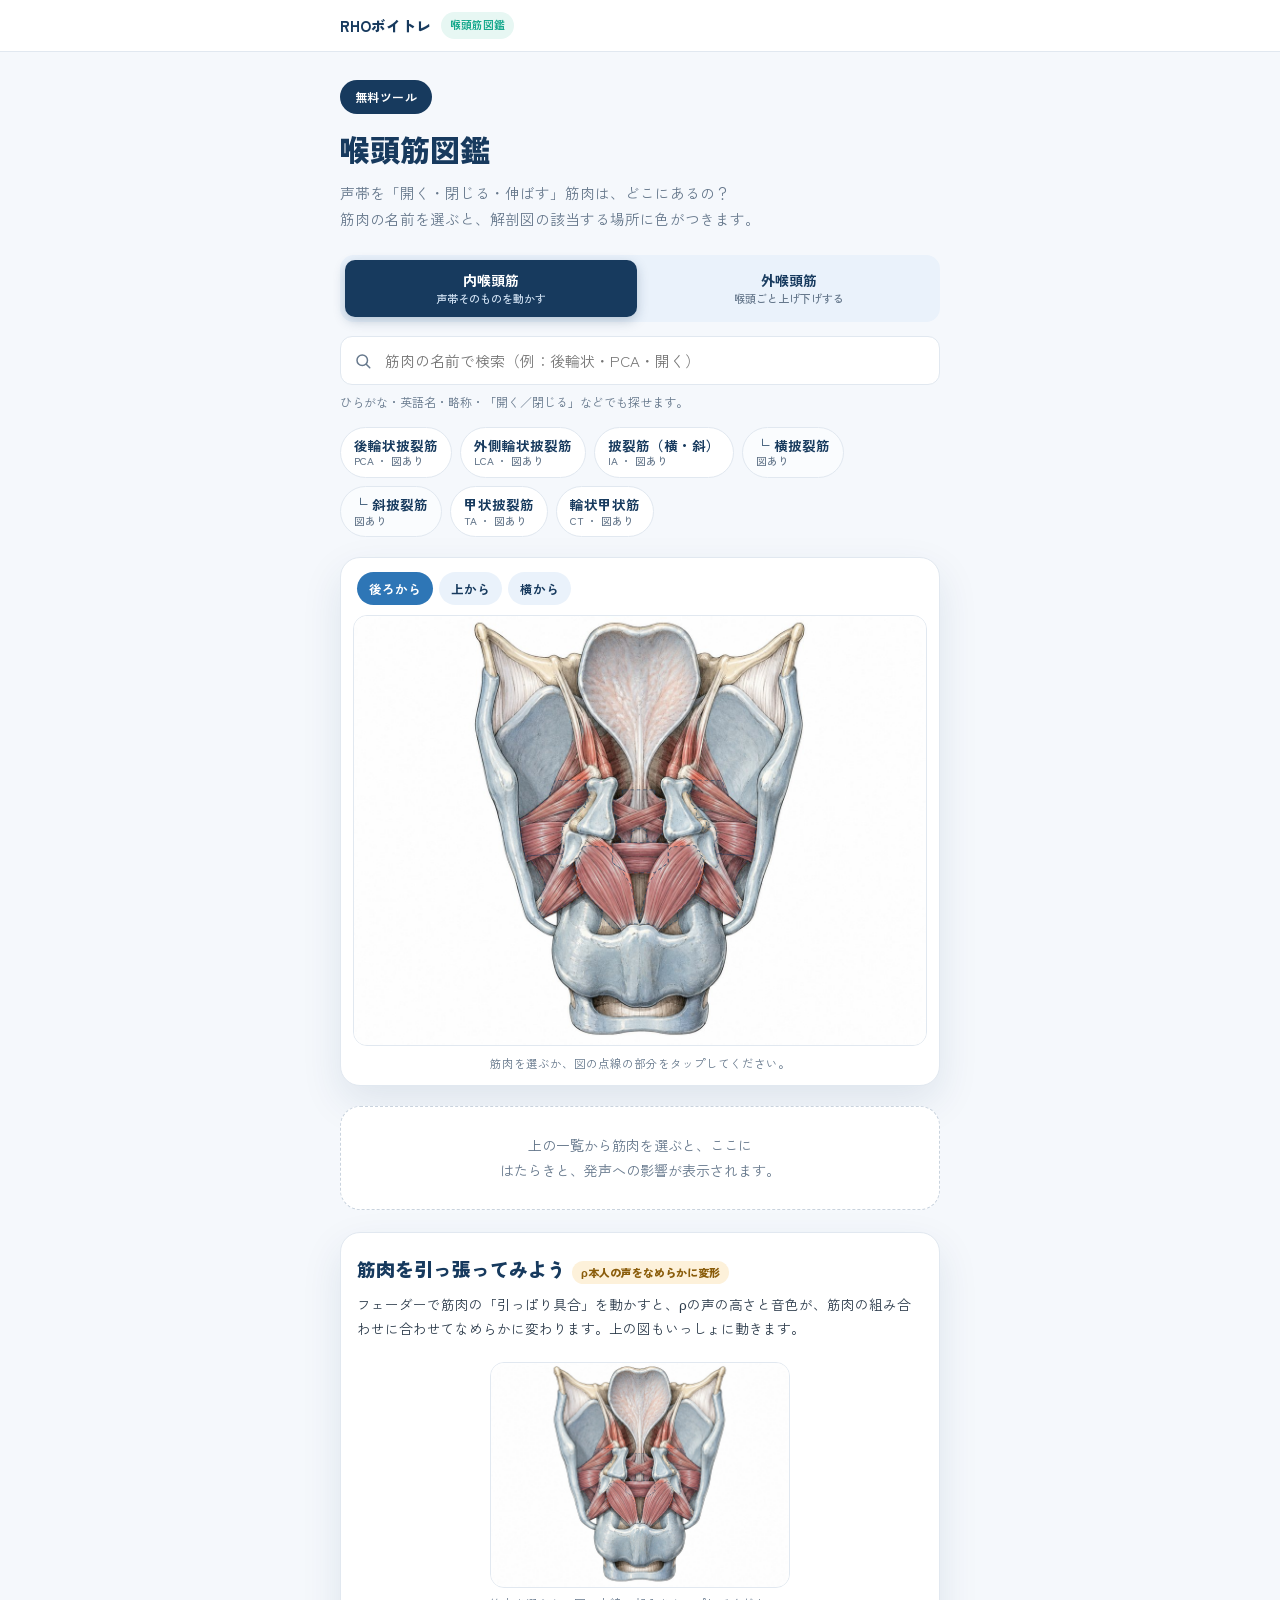
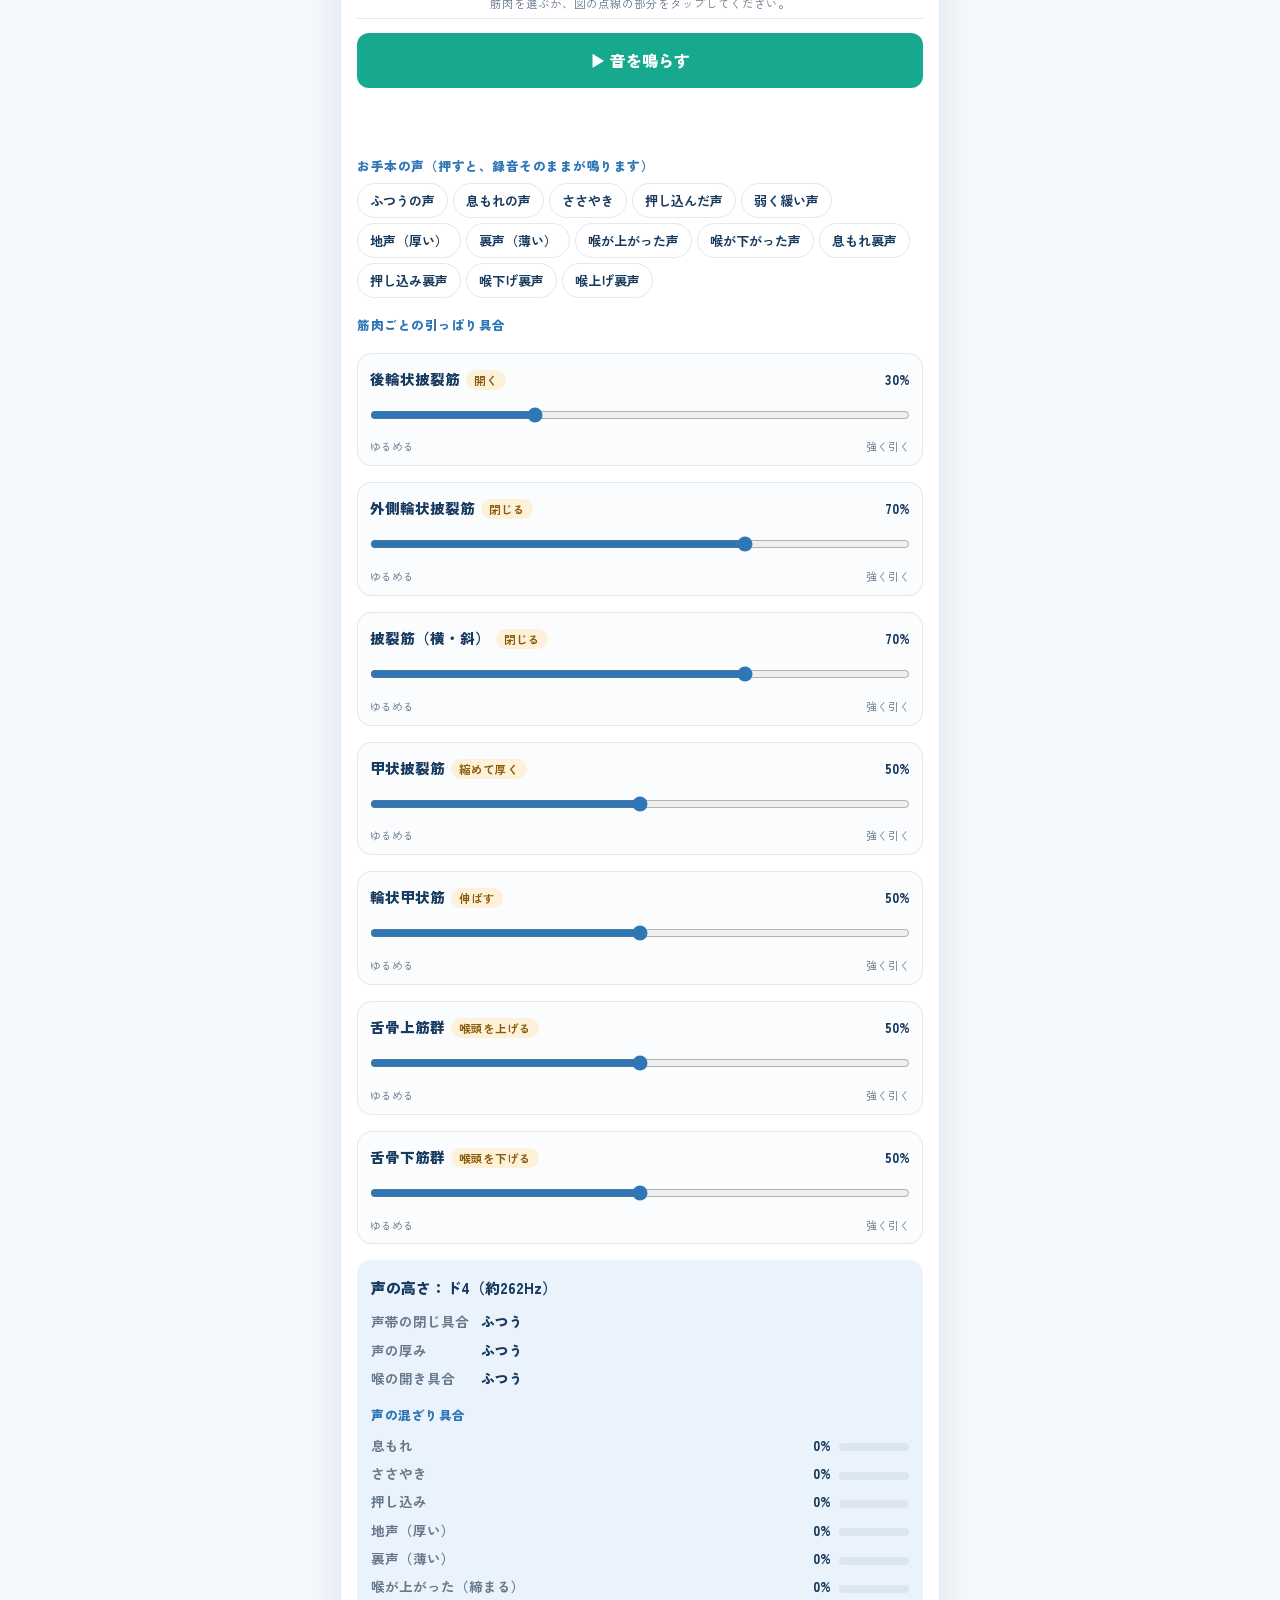
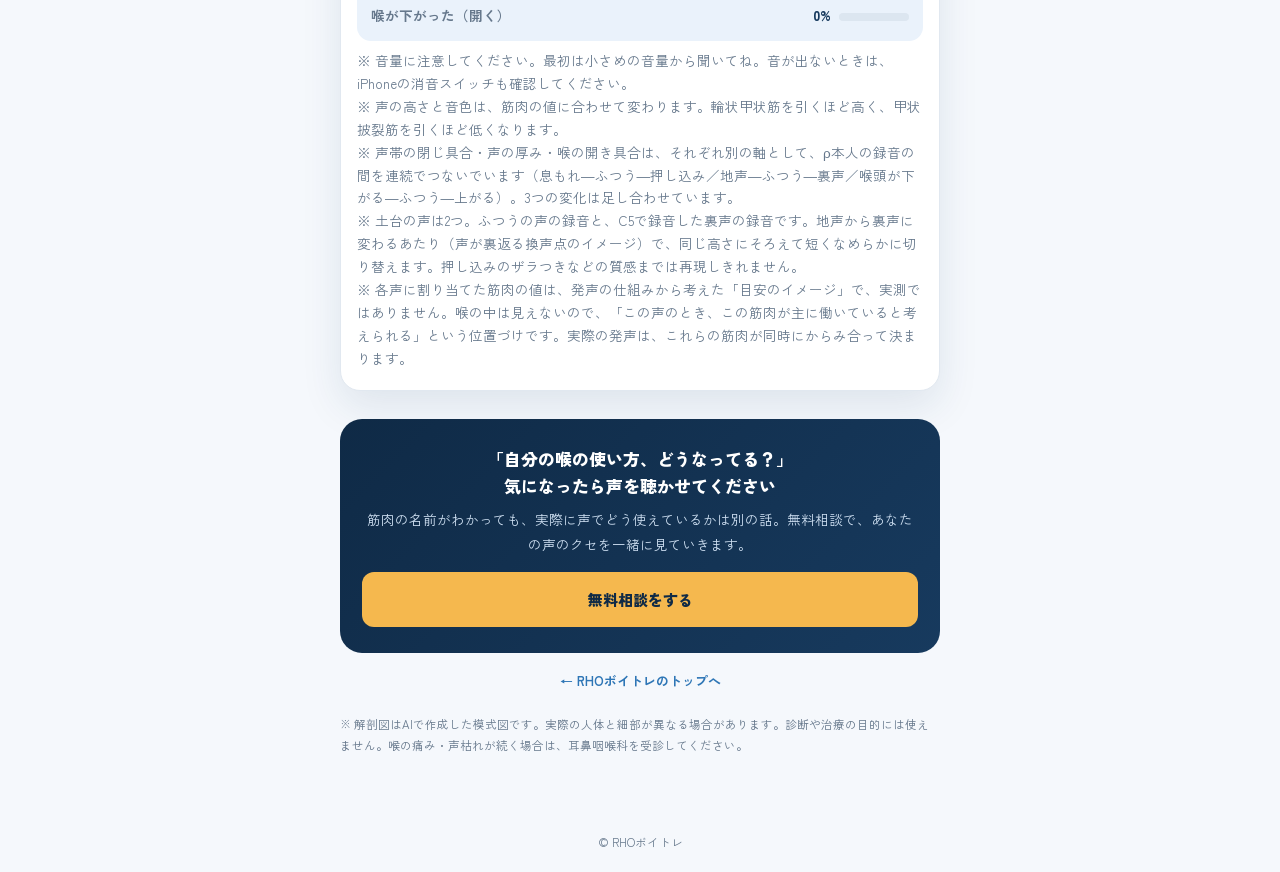
==== commit 90056cd3: "Update index.html" ====
--- a/test/index.html
+++ b/test/index.html
@@ -200,7 +200,7 @@
     </div>
     <p class="lmsg" id="lmsg" role="status"></p>
     <p class="linkx" id="linkmsg" role="status"></p>
-    <div class="presets"><h3>お手本の組み合わせ（押すと鳴ります）</h3><div class="seg" id="presets"></div></div>
+    <div class="presets"><h3>お手本の声（押すと、録音そのままが鳴ります）</h3><div class="seg" id="presets"></div></div>
     <div id="sliders"></div>
     <div class="read"><div id="readout"></div></div>
     <div class="extra">
@@ -488,7 +488,7 @@
 /* ===== 録音ラボ（ρの録音をフェーダーで切り替え・なめらかにつなぐ） ===== */
 var LAB_ON = true;
 var SHOW_RAW = false;       /* true にすると「本物の録音を聴く」コーナーを表示（音声14本が必要） */          /* false にするとこのコーナーを丸ごと隠す（1行で戻せる） */
-var LAB_V = 1;              /* 音声ファイルを差し替えたら +1 */
+var LAB_V = 2;              /* 音声ファイルを差し替えたら +1 */
 var AUDIO_BASES = ['atlas_audio/', '../atlas_audio/', ''];   /* 音声フォルダの場所の候補（上から順に探す） */
 var audioIdx = 0;           /* 見つかった場所の番号 */
 var LAB = [
@@ -512,6 +512,14 @@
   { id:'10', name:'喉が上がった声', v:{ pca:.3,  lca:.7,  ia:.7,  ta:.5, ct:.5, o_up:.9, o_down:.1 } },
   { id:'11', name:'喉が下がった声', v:{ pca:.3,  lca:.7,  ia:.7,  ta:.5, ct:.5, o_up:.1, o_down:.9 } }
 ];
+/* お手本の声：押すと、雑味を取り除いた「本物の録音」がそのまま鳴る（clean○○.wav）。スライダーを動かすと、なめらかな変形に切り替わる */
+var RAW_PRESET_ON = true;    /* false にすると、お手本ボタンも今までどおり「変形した音」で鳴る（1行で戻せる） */
+var PRESETS = LV.concat([
+  { id:'16', name:'息もれ裏声',   v:{ pca:.6,  lca:.4,  ia:.4,  ta:.1, ct:.9, o_up:.5, o_down:.5 } },
+  { id:'18', name:'押し込み裏声', v:{ pca:.05, lca:.95, ia:.95, ta:.1, ct:.9, o_up:.5, o_down:.5 } },
+  { id:'15', name:'喉下げ裏声',   v:{ pca:.3,  lca:.7,  ia:.7,  ta:.1, ct:.9, o_up:.1, o_down:.9 } },
+  { id:'17', name:'喉上げ裏声',   v:{ pca:.3,  lca:.7,  ia:.7,  ta:.1, ct:.9, o_up:.9, o_down:.1 } }
+]);
 var EXTRAS = [
   { id:'08', name:'低め（ソ#3）' },
   { id:'09', name:'高め（ミ4）' },
@@ -769,6 +777,53 @@
   lab.g=null; lab.playing=false;
   setPlayBtn(false);
 }
+/* ---- お手本の声：録音そのまま（雑味除去済みのループ）を鳴らす ---- */
+var rawS=null, rawG=null, rawId=null, rawBufs={};
+function ensureCtx(){
+  if (!lab.ctx){
+    var AC=window.AudioContext||window.webkitAudioContext;
+    if (!AC){ lmsg('このブラウザでは音が出せません。'); return false; }
+    lab.ctx=new AC();
+  }
+  if (lab.ctx.state==='suspended') lab.ctx.resume();
+  return true;
+}
+function rawLoad(id, ok, ng){
+  if (rawBufs[id]){ ok(rawBufs[id]); return; }
+  fetchAudio('clean'+id+'.wav', audioIdx).then(function(ab){
+    lab.ctx.decodeAudioData(ab, function(buf){ rawBufs[id]=buf; ok(buf); }, function(){ ng(); });
+  }).catch(function(){ ng(); });
+}
+function rawFade(){
+  if (rawS){
+    var s=rawS, g=rawG, c=lab.ctx;
+    try{ g.gain.setTargetAtTime(0, c.currentTime, .03); }catch(e){}
+    setTimeout(function(){ try{ s.stop(); }catch(e){} try{ g.disconnect(); }catch(e){} }, 220);
+  }
+  rawS=null; rawG=null;
+}
+function rawPlay(id){
+  extraStop();
+  if (!ensureCtx()) return;
+  rawFade(); rawId=id;
+  if (lab.playing && lab.g) lab.g.m.gain.setTargetAtTime(0, lab.ctx.currentTime, .04);   /* 変形のほうは消音 */
+  if (!rawBufs[id]){ lmsg('音を読み込み中…'); }
+  rawLoad(id, function(buf){
+    if (rawId!==id) return;
+    var c=lab.ctx, s=loopSrc(c, buf), g=c.createGain();
+    g.gain.value=0; s.connect(g); g.connect(c.destination); s.start(0);
+    g.gain.setTargetAtTime(.85, c.currentTime, .03);
+    rawS=s; rawG=g; setPlayBtn(true);
+    lmsg('録音そのまま（雑味を取り除いたもの）を再生中です。スライダーを動かすと、なめらかな変形に切り替わります。');
+  }, function(){
+    rawId=null; setPlayBtn(false); lmsg('音声を読み込めませんでした。少し待ってからもう一度タップしてください。');
+  });
+}
+function rawToMorph(){
+  rawFade(); rawId=null; lmsg('');
+  if (lab.playing && lab.g){ lab.g.m.gain.setTargetAtTime(.85, lab.ctx.currentTime, .05); }
+  else if (!lab.want){ labStart(); }
+}
 function labUpdate(){
   if (lab.dirty) return; lab.dirty=true;
   requestAnimationFrame(function(){ lab.dirty=false; labApply(false); renderRead(); });
@@ -786,6 +841,7 @@
 function extraStop(){ try{ xAudio.pause(); xAudio.currentTime=0; }catch(e){} xCur=null; extraRefresh(); }
 function extraPlay(id){
   if (xCur===id){ extraStop(); return; }
+  rawFade(); rawId=null;
   if (lab.playing || lab.want) labStop();
   lmsg(''); try{ xAudio.pause(); }catch(e){}
   xAudio.src=AUDIO_BASES[audioIdx]+'voice'+id+'.mp3?v='+LAB_V; xCur=id; xTry=0; extraRefresh(); track('lab_extra',{voice:id});
@@ -842,6 +898,7 @@
     function sync(){ $('sv_'+L.id).textContent=Math.round(state.pull[L.id]*100)+'%'; }
     sync();
     inp.addEventListener('input', function(){
+      if (rawId) rawToMorph();
       var snap=JSON.parse(JSON.stringify(state.pull));
       state.pull[L.id]=inp.value/100;
       var mv = LINK_ON ? coupleFrom(L.id, snap) : [];
@@ -860,12 +917,13 @@
 (function initLab(){
   if (!LAB_ON){ var sec=$('lab'); if (sec) sec.hidden=true; return; }
   if (!SHOW_RAW){ var xe=document.querySelector('.extra'); if (xe) xe.hidden=true; }
-  var pr=$('presets'); LV.forEach(function(P){
+  var pr=$('presets'); PRESETS.forEach(function(P){
     var b=document.createElement('button'); b.type='button'; b.textContent=P.name;
     b.addEventListener('click', function(){
       for (var k in P.v) state.pull[k]=P.v[k];
       syncSliders(); renderFig(); renderRead(); track('lab_preset',{preset:P.id});
-      if (lab.playing) labApply(false); else labStart();
+      if (RAW_PRESET_ON){ if (lab.playing) labApply(false); rawPlay(P.id); }
+      else if (lab.playing) labApply(false); else labStart();
     });
     pr.appendChild(b);
   });
@@ -876,9 +934,10 @@
   });
   linkNote(null);
   $('play').addEventListener('click', function(){
+    if (rawId){ rawFade(); rawId=null; lmsg(''); if (lab.playing || lab.want) labStop(); setPlayBtn(false); return; }
     if (lab.playing || lab.want) labStop(); else labStart();
   });
-  function stopAll(){ if (lab.playing || lab.want) labStop(); if (xCur) extraStop(); }
+  function stopAll(){ rawFade(); rawId=null; if (lab.playing || lab.want) labStop(); if (xCur) extraStop(); }
   document.addEventListener('visibilitychange', function(){ if (document.hidden) stopAll(); });
   window.addEventListener('pagehide', stopAll);
 })();
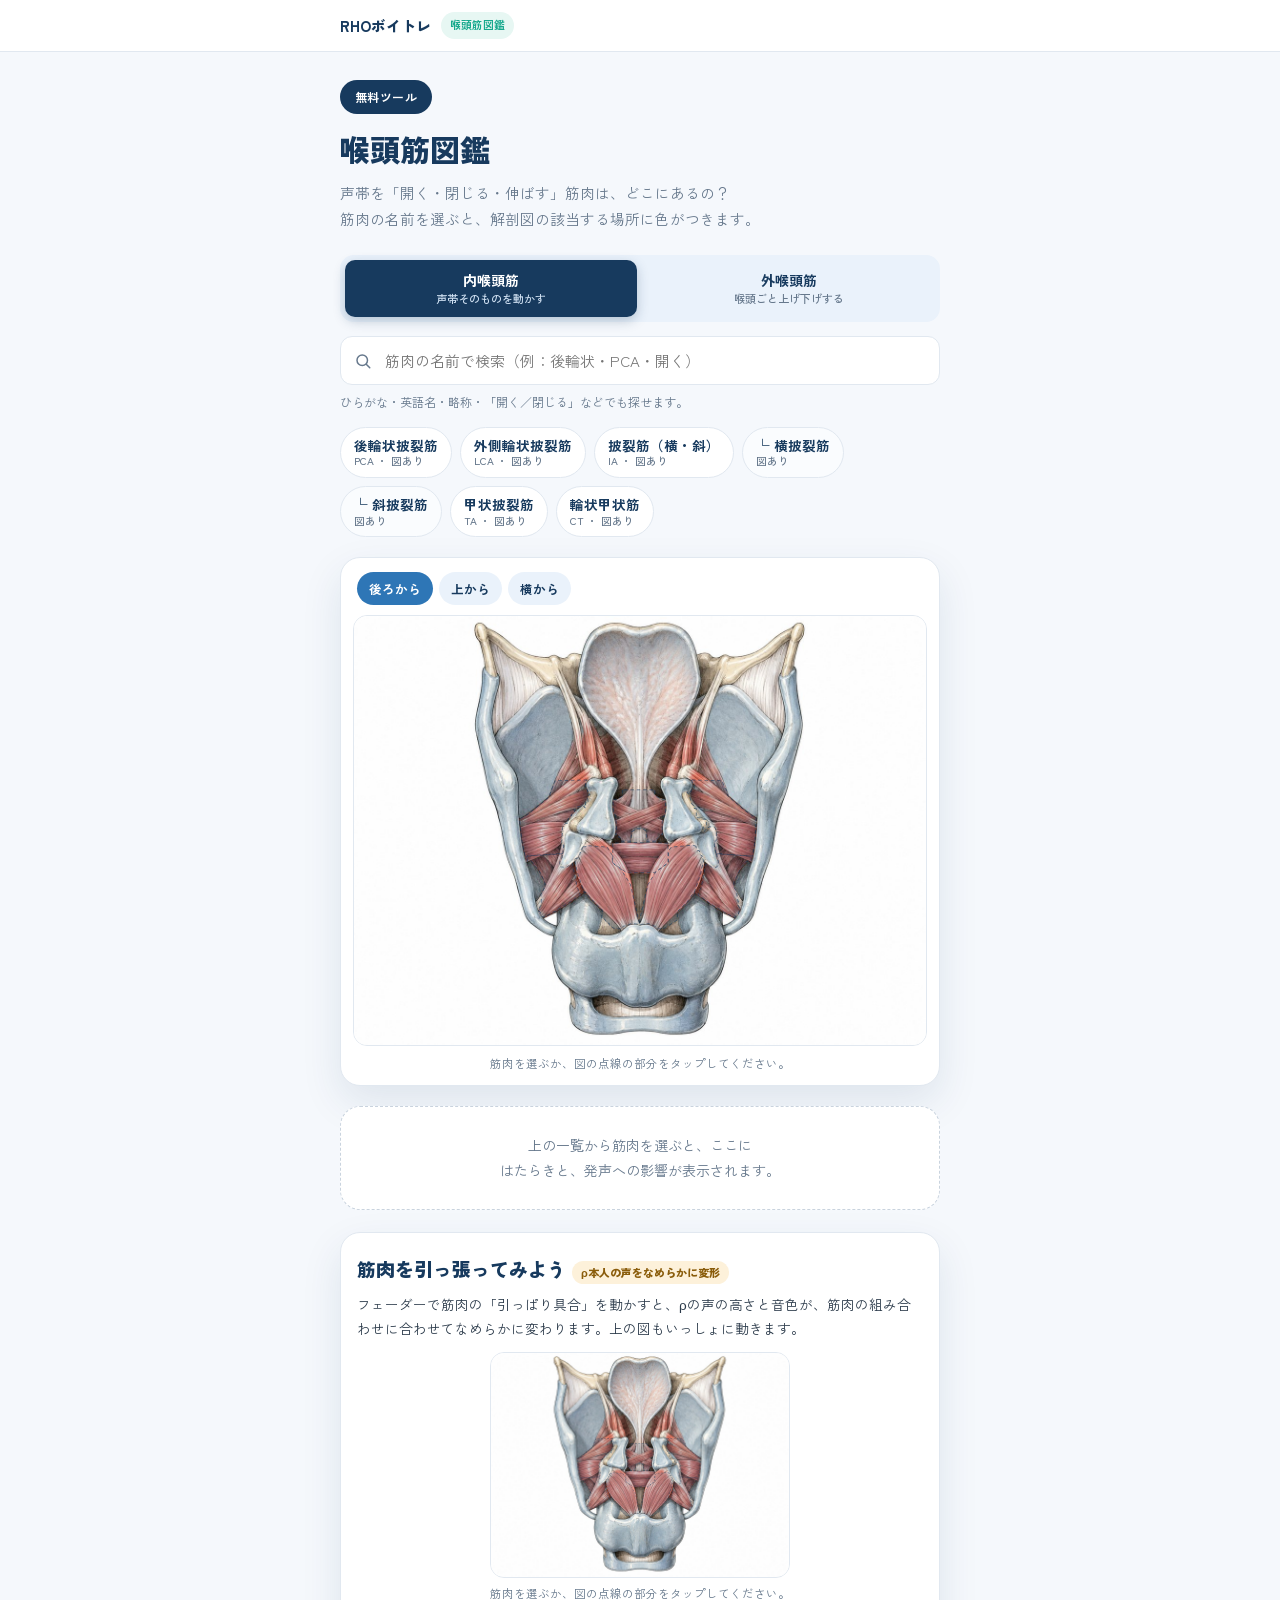
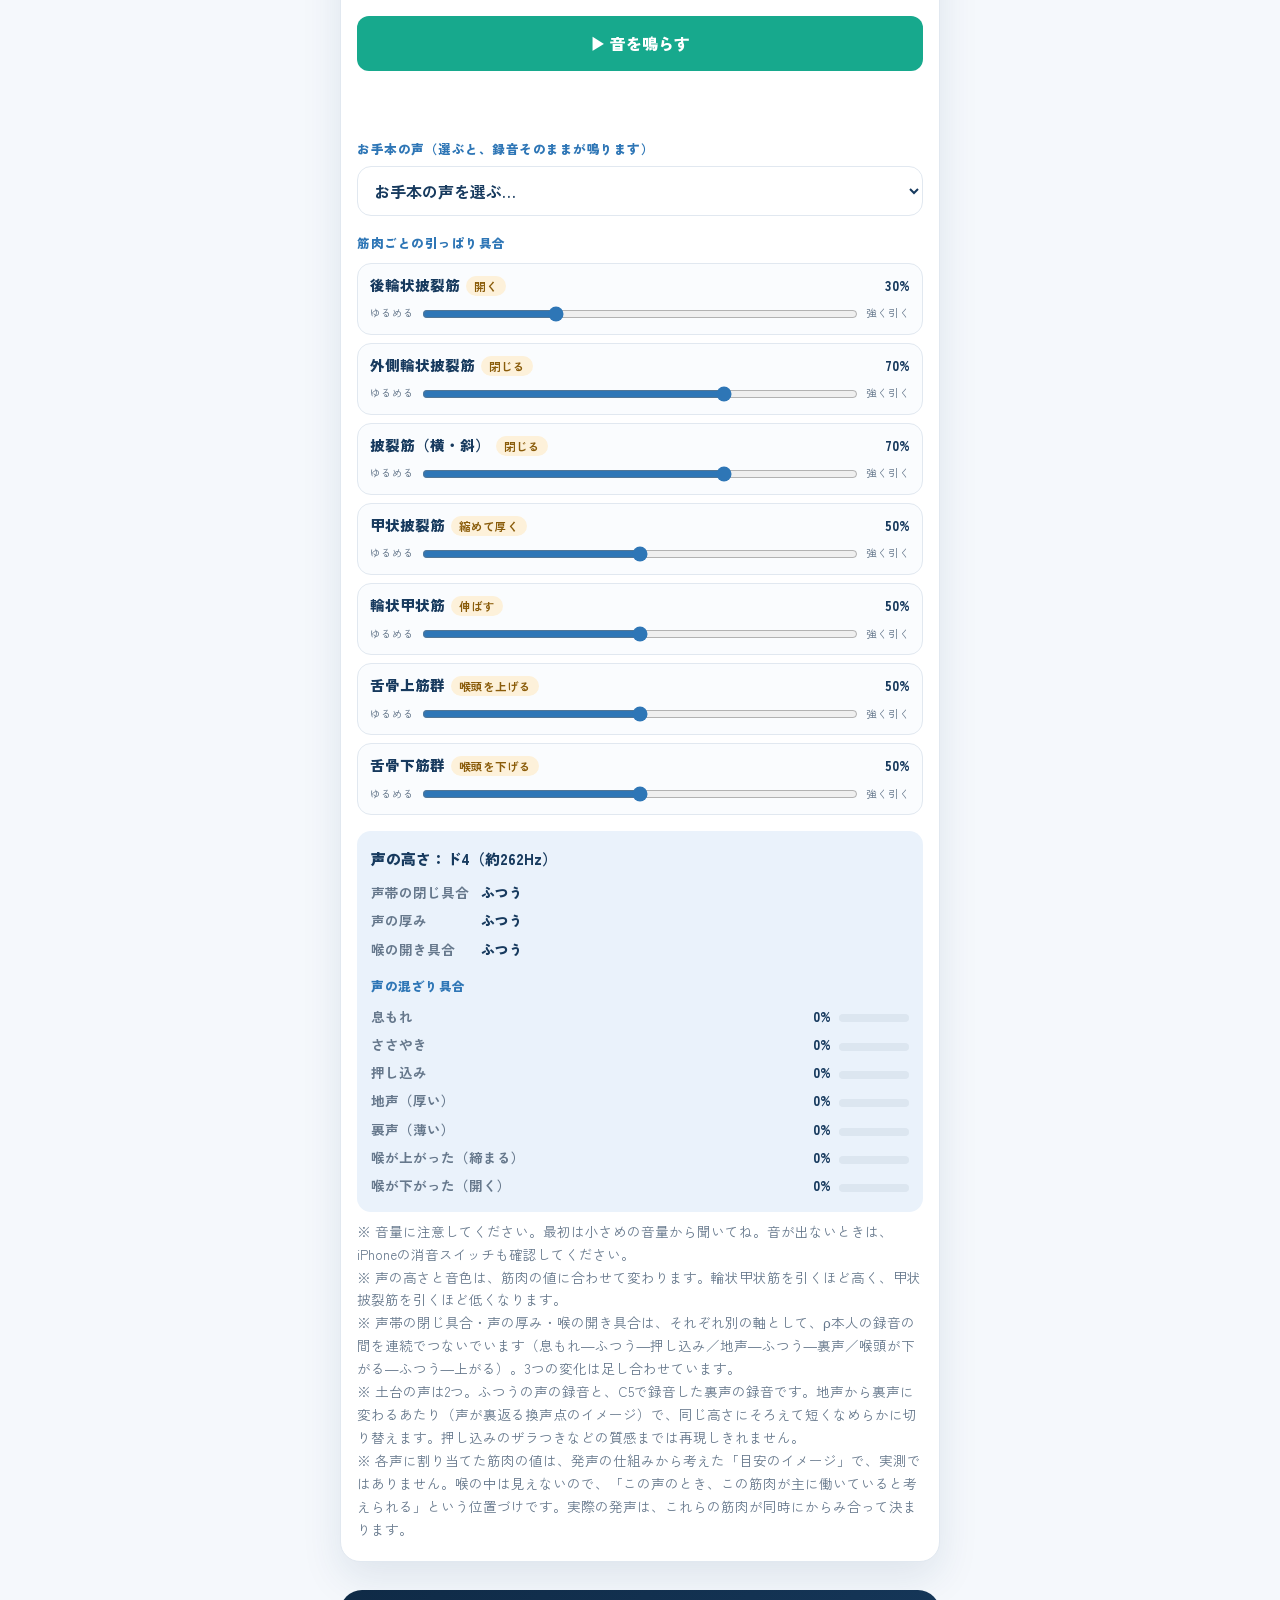
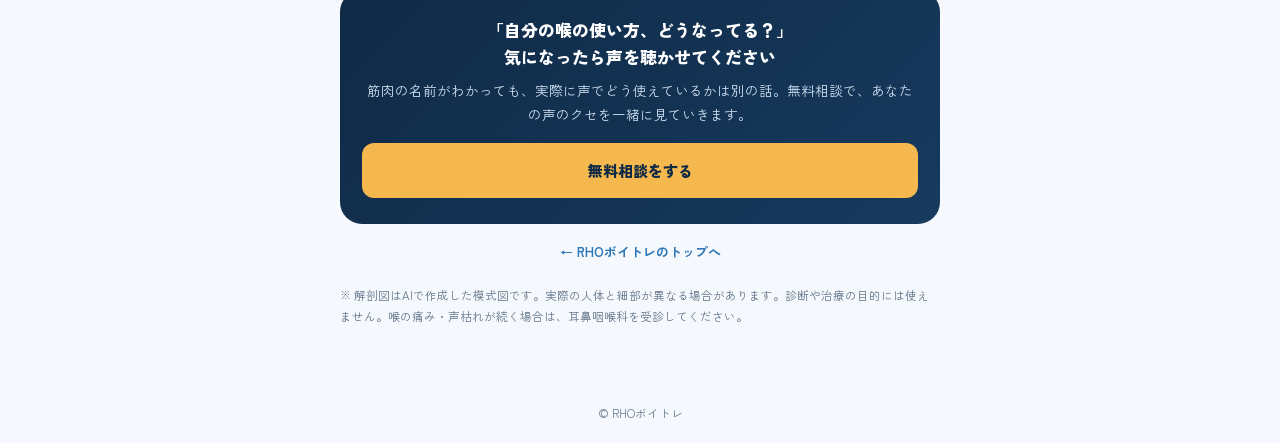
==== commit 1c51d6f1: "Update index.html" ====
--- a/test/index.html
+++ b/test/index.html
@@ -141,6 +141,13 @@
   .extra p{font-size:12.5px; color:var(--text-dim); line-height:1.7; margin-bottom:8px;}
   .extra .seg button{background:#fff; border:1.5px solid var(--line);}
   .extra .seg button[aria-pressed="true"]{background:var(--blue); color:#fff; border-color:var(--blue);}
+  .stick{position:static; top:auto; z-index:auto; border-bottom:none; padding:0;}   /* 図は画面に固定しない */
+  .presets select{width:100%; padding:11px 12px; border-radius:14px; border:1.5px solid var(--line); background:#fff; color:var(--navy); font-family:inherit; font-size:16px; font-weight:700;}
+  .sl{margin-top:8px !important; padding:8px 12px 6px !important;}   /* フェーダー1本ぶんの縦の幅をつめる */
+  .sl-row{display:flex; align-items:center; gap:8px; margin-top:2px;}
+  .sl-end{font-size:10.5px; color:var(--text-dim); white-space:nowrap; min-width:3.6em;}
+  .sl-end:last-child{text-align:right;}
+  .sl .sl-row input[type=range]{flex:1; width:auto; min-width:0; margin:0; height:28px;}
   .linkx{margin-top:6px; font-size:12.5px; color:var(--text-dim); line-height:1.7; min-height:1.7em;}
   .lmsg{margin-top:8px; font-size:12.5px; color:#7A520A; min-height:1em;}
   .read{margin-top:16px; padding:14px; border-radius:14px; background:var(--sky);}
@@ -200,7 +207,7 @@
     </div>
     <p class="lmsg" id="lmsg" role="status"></p>
     <p class="linkx" id="linkmsg" role="status"></p>
-    <div class="presets"><h3>お手本の声（押すと、録音そのままが鳴ります）</h3><div class="seg" id="presets"></div></div>
+    <div class="presets"><h3>お手本の声（選ぶと、録音そのままが鳴ります）</h3><select id="presets" aria-label="お手本の声を選ぶ"></select></div>
     <div id="sliders"></div>
     <div class="read"><div id="readout"></div></div>
     <div class="extra">
@@ -488,7 +495,7 @@
 /* ===== 録音ラボ（ρの録音をフェーダーで切り替え・なめらかにつなぐ） ===== */
 var LAB_ON = true;
 var SHOW_RAW = false;       /* true にすると「本物の録音を聴く」コーナーを表示（音声14本が必要） */          /* false にするとこのコーナーを丸ごと隠す（1行で戻せる） */
-var LAB_V = 2;              /* 音声ファイルを差し替えたら +1 */
+var LAB_V = 3;              /* 音声ファイルを差し替えたら +1 */
 var AUDIO_BASES = ['atlas_audio/', '../atlas_audio/', ''];   /* 音声フォルダの場所の候補（上から順に探す） */
 var audioIdx = 0;           /* 見つかった場所の番号 */
 var LAB = [
@@ -530,7 +537,7 @@
 /* 音色モーフ用のデータ（録音の分析結果）。ふつうの声の録音を、各録音の音色に近づけるEQ値(dB)と息ノイズ量 */
 var MORPH = {"res": {"01": {"n": 0.0, "v": 1.0}, "02": {"n": 0.111, "v": 1.0}, "03": {"n": 1.0, "v": 0.0}, "04": {"n": 0.0, "v": 1.0}, "05": {"n": 0.031, "v": 1.0}, "06": {"n": 0.0, "v": 1.0}, "07": {"n": 0.053, "v": 1.0}, "10": {"n": 0.0, "v": 1.0}, "11": {"n": 0.0, "v": 1.0}}};
 /* 各録音の「声の包絡」：倍音ごとの強さ(dB)を周波数順に並べたもの */
-var ENV = {"01":{"f0":261.1,"f":[261.1,522.2,783.3,1044.4,1305.5,1566.6,1827.7,2088.8,2349.9,2611.0,2872.1,3133.2,3394.3,3655.4,3916.5,4177.6,4438.7,4699.8,4960.9,5222.0,5483.1,5744.2,6005.3,6266.4,6527.5,6788.6,7049.7,7310.8,7571.9,7833.0,8094.1,8355.2,8616.3,8877.4,9138.5,9399.6,9660.7],"d":[34.3,47.4,39.1,33.8,24.9,14.8,1.9,-4.6,-6.3,1.6,7.7,9.9,11.4,9.1,3.9,-2.7,-6.7,-5.8,-1.3,2.5,5.8,1.5,-2.7,-4.0,-5.0,-11.0,-15.8,-18.1,-15.1,-10.0,-7.4,-8.5,-14.2,-19.1,-16.8,-16.5,-15.7]},"02":{"f0":265.0,"f":[265.0,530.0,795.0,1060.0,1325.0,1590.0,1855.0,2120.0,2385.0,2650.0,2915.0,3180.0,3445.0,3710.0,3975.0,4240.0,4505.0,4770.0,5035.0,5300.0,5565.0,5830.0,6095.0,6360.0,6625.0,6890.0,7155.0,7420.0,7685.0,7950.0,8215.0,8480.0,8745.0,9010.0,9275.0,9540.0],"d":[41.0,45.0,26.7,24.3,15.9,4.2,-0.5,-3.7,-5.8,-2.8,3.0,7.4,6.7,1.8,-3.3,-3.9,-0.2,3.8,4.4,2.0,-0.8,-2.8,-1.9,-0.3,-1.3,-6.2,-10.6,-10.7,-9.7,-13.0,-20.9,-27.0,-26.7,-23.8,-18.9,-14.5]},"04":{"f0":268.8,"f":[268.8,537.6,806.4,1075.2,1344.0,1612.8,1881.6,2150.4,2419.2,2688.0,2956.8,3225.6,3494.4,3763.2,4032.0,4300.8,4569.6,4838.4,5107.2,5376.0,5644.8,5913.6,6182.4,6451.2,6720.0,6988.8,7257.6,7526.4,7795.2,8064.0,8332.8,8601.6,8870.4,9139.2,9408.0,9676.8],"d":[31.5,44.8,41.2,32.4,22.1,12.8,7.0,1.9,-2.8,-3.5,0.6,5.0,4.5,8.6,13.5,18.8,13.1,6.0,5.7,8.6,10.5,8.2,6.5,5.4,4.2,5.6,9.9,13.0,14.7,13.9,14.0,12.6,10.9,7.9,2.4,-5.1]},"05":{"f0":267.9,"f":[267.9,535.8,803.7,1071.6,1339.5,1607.4,1875.3,2143.2,2411.1,2679.0,2946.9,3214.8,3482.7,3750.6,4018.5,4286.4,4554.3,4822.2,5090.1,5358.0,5625.9,5893.8,6161.7,6429.6,6697.5,6965.4,7233.3,7501.2,7769.1,8037.0,8304.9,8572.8,8840.7,9108.6,9376.5,9644.4],"d":[42.8,46.0,29.9,23.5,14.5,6.3,-6.3,-9.6,-13.1,-6.2,-1.6,4.3,3.2,-4.7,-14.2,-19.1,-17.0,-12.9,-9.7,-7.9,-6.6,-8.5,-12.0,-14.5,-16.0,-14.2,-12.9,-13.5,-17.0,-20.1,-18.3,-16.2,-14.0,-13.3,-15.1,-19.9]},"06":{"f0":268.8,"f":[268.8,537.6,806.4,1075.2,1344.0,1612.8,1881.6,2150.4,2419.2,2688.0,2956.8,3225.6,3494.4,3763.2,4032.0,4300.8,4569.6,4838.4,5107.2,5376.0,5644.8,5913.6,6182.4,6451.2,6720.0,6988.8,7257.6,7526.4,7795.2,8064.0,8332.8,8601.6,8870.4,9139.2,9408.0,9676.8],"d":[25.8,47.2,20.4,27.8,22.7,9.3,3.9,2.0,6.4,9.0,11.0,11.7,11.6,8.5,3.3,1.1,0.7,0.6,0.7,6.0,7.7,8.5,5.8,3.4,-2.0,-4.2,-2.9,0.4,3.7,-2.4,-8.3,-12.3,-9.3,-5.3,-7.8,-13.8]},"10":{"f0":270.8,"f":[270.8,541.6,812.4,1083.2,1354.0,1624.8,1895.6,2166.4,2437.2,2708.0,2978.8,3249.6,3520.4,3791.2,4062.0,4332.8,4603.6,4874.4,5145.2,5416.0,5686.8,5957.6,6228.4,6499.2,6770.0,7040.8,7311.6,7582.4,7853.2,8124.0,8394.8,8665.6,8936.4,9207.2,9478.0,9748.8],"d":[30.6,47.6,32.6,32.2,28.8,22.3,12.2,5.3,0.7,-2.4,-5.1,-0.8,3.6,8.4,10.7,12.1,14.8,14.0,13.2,3.1,-3.6,-3.3,3.7,5.7,1.8,1.1,2.5,4.3,2.6,0.0,-1.5,-2.0,1.5,3.3,4.7,1.7]},"11":{"f0":263.0,"f":[263.0,526.0,789.0,1052.0,1315.0,1578.0,1841.0,2104.0,2367.0,2630.0,2893.0,3156.0,3419.0,3682.0,3945.0,4208.0,4471.0,4734.0,4997.0,5260.0,5523.0,5786.0,6049.0,6312.0,6575.0,6838.0,7101.0,7364.0,7627.0,7890.0,8153.0,8416.0,8679.0,8942.0,9205.0,9468.0,9731.0],"d":[23.8,48.3,16.5,16.9,12.9,5.3,-0.7,-5.7,-3.9,-0.7,3.6,6.5,6.3,4.1,-2.1,-7.3,-5.3,-3.5,-4.1,-5.2,-6.7,-5.8,-7.0,-8.4,-8.2,-7.9,-3.8,-0.2,-1.3,-4.0,-9.0,-9.0,-11.5,-11.6,-12.0,-14.3,-22.3]},"07":{"f0":545.4,"f":[545.4,1090.8,1636.2,2181.6,2727.0,3272.4,3817.8,4363.2,4908.6,5454.0,5999.4,6544.8,7090.2,7635.6,8181.0,8726.4,9271.8],"d":[47.0,39.1,12.6,2.9,-0.6,-3.5,-5.8,-5.1,-1.1,3.6,3.6,3.0,-0.5,-2.5,-3.3,-6.0,-14.0]},"15":{"f0":553.1,"f":[553.1,1106.2,1659.3,2212.4,2765.5,3318.6,3871.7,4424.8,4977.9,5531.0,6084.1,6637.2,7190.3,7743.4,8296.5,8849.6,9402.7],"d":[48.3,31.4,13.2,10.2,9.1,8.3,3.1,0.9,6.3,8.1,8.7,2.2,1.5,1.6,0.6,-3.2,-8.0]},"16":{"f0":628.3,"f":[628.3,1256.6,1884.9,2513.2,3141.5,3769.8,4398.1,5026.4,5654.7,6283.0,6911.3,7539.6,8167.9,8796.2,9424.5],"d":[47.6,28.9,4.5,3.8,1.7,3.5,-2.4,-1.5,-3.8,-3.8,-5.1,-4.2,-9.8,-14.9,-19.2]},"17":{"f0":622.7,"f":[622.7,1245.4,1868.1,2490.8,3113.5,3736.2,4358.9,4981.6,5604.3,6227.0,6849.7,7472.4,8095.1,8717.8,9340.5],"d":[44.3,45.1,17.6,5.2,7.5,15.0,17.4,10.6,7.9,5.4,4.4,-1.2,4.4,4.8,2.4]},"18":{"f0":631.4,"f":[631.4,1262.8,1894.2,2525.6,3157.0,3788.4,4419.8,5051.2,5682.6,6314.0,6945.4,7576.8,8208.2,8839.6,9471.0],"d":[43.9,43.5,7.9,-2.1,2.1,9.9,13.4,8.5,6.5,5.4,5.7,1.8,3.1,-0.6,-4.1]}};
+var ENV = {"01":{"f0":261.1,"f":[261.1,522.2,783.3,1044.4,1305.5,1566.6,1827.7,2088.8,2349.9,2611.0,2872.1,3133.2,3394.3,3655.4,3916.5,4177.6,4438.7,4699.8,4960.9,5222.0,5483.1,5744.2,6005.3,6266.4,6527.5,6788.6,7049.7,7310.8,7571.9,7833.0,8094.1,8355.2,8616.3,8877.4,9138.5,9399.6,9660.7],"d":[34.3,47.4,39.1,33.8,24.9,14.8,1.9,-4.6,-6.3,1.6,7.7,9.9,11.4,9.1,3.9,-2.7,-6.7,-5.8,-1.3,2.5,5.8,1.5,-2.7,-4.0,-5.0,-11.0,-15.8,-18.1,-15.1,-10.0,-7.4,-8.5,-14.2,-19.1,-16.8,-16.5,-15.7]},"02":{"f0":265.0,"f":[265.0,530.0,795.0,1060.0,1325.0,1590.0,1855.0,2120.0,2385.0,2650.0,2915.0,3180.0,3445.0,3710.0,3975.0,4240.0,4505.0,4770.0,5035.0,5300.0,5565.0,5830.0,6095.0,6360.0,6625.0,6890.0,7155.0,7420.0,7685.0,7950.0,8215.0,8480.0,8745.0,9010.0,9275.0,9540.0],"d":[41.0,45.0,26.7,24.3,15.9,4.2,-0.5,-3.7,-5.8,-2.8,3.0,7.4,6.7,1.8,-3.3,-3.9,-0.2,3.8,4.4,2.0,-0.8,-2.8,-1.9,-0.3,-1.3,-6.2,-10.6,-10.7,-9.7,-13.0,-20.9,-27.0,-26.7,-23.8,-18.9,-14.5]},"04":{"f0":268.8,"f":[268.8,537.6,806.4,1075.2,1344.0,1612.8,1881.6,2150.4,2419.2,2688.0,2956.8,3225.6,3494.4,3763.2,4032.0,4300.8,4569.6,4838.4,5107.2,5376.0,5644.8,5913.6,6182.4,6451.2,6720.0,6988.8,7257.6,7526.4,7795.2,8064.0,8332.8,8601.6,8870.4,9139.2,9408.0,9676.8],"d":[31.5,44.8,41.2,32.4,22.1,12.8,7.0,1.9,-2.8,-3.5,0.6,5.0,4.5,8.6,13.5,18.8,13.1,6.0,5.7,8.6,10.5,8.2,6.5,5.4,4.2,5.6,9.9,13.0,14.7,13.9,14.0,12.6,10.9,7.9,2.4,-5.1]},"05":{"f0":267.9,"f":[267.9,535.8,803.7,1071.6,1339.5,1607.4,1875.3,2143.2,2411.1,2679.0,2946.9,3214.8,3482.7,3750.6,4018.5,4286.4,4554.3,4822.2,5090.1,5358.0,5625.9,5893.8,6161.7,6429.6,6697.5,6965.4,7233.3,7501.2,7769.1,8037.0,8304.9,8572.8,8840.7,9108.6,9376.5,9644.4],"d":[42.8,46.0,29.9,23.5,14.5,6.3,-6.3,-9.6,-13.1,-6.2,-1.6,4.3,3.2,-4.7,-14.2,-19.1,-17.0,-12.9,-9.7,-7.9,-6.6,-8.5,-12.0,-14.5,-16.0,-14.2,-12.9,-13.5,-17.0,-20.1,-18.3,-16.2,-14.0,-13.3,-15.1,-19.9]},"06":{"f0":268.8,"f":[268.8,537.6,806.4,1075.2,1344.0,1612.8,1881.6,2150.4,2419.2,2688.0,2956.8,3225.6,3494.4,3763.2,4032.0,4300.8,4569.6,4838.4,5107.2,5376.0,5644.8,5913.6,6182.4,6451.2,6720.0,6988.8,7257.6,7526.4,7795.2,8064.0,8332.8,8601.6,8870.4,9139.2,9408.0,9676.8],"d":[25.8,47.2,20.4,27.8,22.7,9.3,3.9,2.0,6.4,9.0,11.0,11.7,11.6,8.5,3.3,1.1,0.7,0.6,0.7,6.0,7.7,8.5,5.8,3.4,-2.0,-4.2,-2.9,0.4,3.7,-2.4,-8.3,-12.3,-9.3,-5.3,-7.8,-13.8]},"10":{"f0":270.8,"f":[270.8,541.6,812.4,1083.2,1354.0,1624.8,1895.6,2166.4,2437.2,2708.0,2978.8,3249.6,3520.4,3791.2,4062.0,4332.8,4603.6,4874.4,5145.2,5416.0,5686.8,5957.6,6228.4,6499.2,6770.0,7040.8,7311.6,7582.4,7853.2,8124.0,8394.8,8665.6,8936.4,9207.2,9478.0,9748.8],"d":[30.6,47.6,32.6,32.2,28.8,22.3,12.2,5.3,0.7,-2.4,-5.1,-0.8,3.6,8.4,10.7,12.1,14.8,14.0,13.2,3.1,-3.6,-3.3,3.7,5.7,1.8,1.1,2.5,4.3,2.6,0.0,-1.5,-2.0,1.5,3.3,4.7,1.7]},"11":{"f0":263.0,"f":[263.0,526.0,789.0,1052.0,1315.0,1578.0,1841.0,2104.0,2367.0,2630.0,2893.0,3156.0,3419.0,3682.0,3945.0,4208.0,4471.0,4734.0,4997.0,5260.0,5523.0,5786.0,6049.0,6312.0,6575.0,6838.0,7101.0,7364.0,7627.0,7890.0,8153.0,8416.0,8679.0,8942.0,9205.0,9468.0,9731.0],"d":[23.8,48.3,16.5,16.9,12.9,5.3,-0.7,-5.7,-3.9,-0.7,3.6,6.5,6.3,4.1,-2.1,-7.3,-5.3,-3.5,-4.1,-5.2,-6.7,-5.8,-7.0,-8.4,-8.2,-7.9,-3.8,-0.2,-1.3,-4.0,-9.0,-9.0,-11.5,-11.6,-12.0,-14.3,-22.3]},"07":{"f0":545.4,"f":[545.4,1090.8,1636.2,2181.6,2727.0,3272.4,3817.8,4363.2,4908.6,5454.0,5999.4,6544.8,7090.2,7635.6,8181.0,8726.4,9271.8],"d":[47.0,39.1,12.6,2.9,-0.6,-3.5,-5.8,-5.1,-1.1,3.6,3.6,3.0,-0.5,-2.5,-3.3,-6.0,-14.0]},"15":{"f0":553.1,"f":[553.1,1106.2,1659.3,2212.4,2765.5,3318.6,3871.7,4424.8,4977.9,5531.0,6084.1,6637.2,7190.3,7743.4,8296.5,8849.6,9402.7],"d":[48.3,31.4,13.2,10.2,9.1,8.3,3.1,0.9,6.3,8.1,8.7,2.2,1.5,1.6,0.6,-3.2,-8.0]},"16":{"f0":628.3,"f":[628.3,1256.6,1884.9,2513.2,3141.5,3769.8,4398.1,5026.4,5654.7,6283.0,6911.3,7539.6,8167.9,8796.2,9424.5],"d":[47.6,28.9,4.5,3.8,1.7,3.5,-2.4,-1.5,-3.8,-3.8,-5.1,-4.2,-9.8,-14.9,-19.2]},"17":{"f0":625.3,"f":[625.3,1250.6,1875.9,2501.2,3126.5,3751.8,4377.1,5002.4,5627.7,6253.0,6878.3,7503.6,8128.9,8754.2,9379.5],"d":[47.3,32.6,28.5,20.1,19.8,23.0,24.5,19.0,15.9,11.3,9.4,4.4,5.4,6.4,8.6]},"18":{"f0":631.4,"f":[631.4,1262.8,1894.2,2525.6,3157.0,3788.4,4419.8,5051.2,5682.6,6314.0,6945.4,7576.8,8208.2,8839.6,9471.0],"d":[43.9,43.5,7.9,-2.1,2.1,9.9,13.4,8.5,6.5,5.4,5.7,1.8,3.1,-0.6,-4.1]}};
 var lab = { playing:false, ctx:null, bufs:null, loading:false, dirty:false, want:false, g:null };
 
 var PITCH_UP = 15;          /* 輪状甲状筋が優勢（裏声側）：差が1.0あたり半音15ぶん高くなる（裏声のC5付近まで） */
@@ -583,7 +590,7 @@
    閉じ具合：息もれ(02)―ふつう(01)―押し込み(04)／厚み：地声(06)―ふつう(01)―裏声(07)／喉頭の高さ：下がる(11)―ふつう(01)―上がる(10) */
 var FAL_REAL_ON = true;      /* false にすると、裏声の変化も地声の録音ぶんで作る旧方式に戻る（1行で戻せる） */
 var FAL_MAP = { '02':'16', '04':'18', '11':'15', '10':'17' };      /* 地声の録音 → 同じ状態で出した裏声の録音 */
-var FAL_NOISE = {"15": 0.0, "16": 0.007, "17": 0.0, "18": 0.0};       /* 裏声の録音ごとの、足すノイズの量（07を基準） */
+var FAL_NOISE = {"15": 0.0, "16": 0.007, "17": 0.004, "18": 0.0};       /* 裏声の録音ごとの、足すノイズの量（07を基準） */
 var AX_CL=[{x:.4,id:'02'},{x:.7,id:'01'},{x:.95,id:'04'}];
 var AX_TH=[{x:-.8,id:'06'},{x:0,id:'01'},{x:.8,id:'07'}];
 var AX_LA=[{x:-.8,id:'11'},{x:0,id:'01'},{x:.8,id:'10'}];
@@ -891,14 +898,16 @@
   LAB.forEach(function(L){
     var d=document.createElement('div'); d.className='sl'; d.id='sl_'+L.id;
     d.innerHTML='<div class="sl-top"><span class="sl-name">'+L.name+'<small>'+L.tag+'</small></span><span class="sl-val" id="sv_'+L.id+'"></span></div>'
+      +'<div class="sl-row"><span class="sl-end">'+L.lo+'</span>'
       +'<input type="range" min="0" max="100" step="1" aria-label="'+L.name+'の引っぱり具合" id="si_'+L.id+'">'
-      +'<div class="sl-ends"><span>'+L.lo+'</span><span>'+L.hi+'</span></div>';
+      +'<span class="sl-end">'+L.hi+'</span></div>';
     box.appendChild(d);
     var inp=d.querySelector('input'); inp.value=Math.round(state.pull[L.id]*100);
     function sync(){ $('sv_'+L.id).textContent=Math.round(state.pull[L.id]*100)+'%'; }
     sync();
     inp.addEventListener('input', function(){
       if (rawId) rawToMorph();
+      { var ps=$('presets'); if (ps) ps.value=''; }
       var snap=JSON.parse(JSON.stringify(state.pull));
       state.pull[L.id]=inp.value/100;
       var mv = LINK_ON ? coupleFrom(L.id, snap) : [];
@@ -917,15 +926,23 @@
 (function initLab(){
   if (!LAB_ON){ var sec=$('lab'); if (sec) sec.hidden=true; return; }
   if (!SHOW_RAW){ var xe=document.querySelector('.extra'); if (xe) xe.hidden=true; }
-  var pr=$('presets'); PRESETS.forEach(function(P){
-    var b=document.createElement('button'); b.type='button'; b.textContent=P.name;
-    b.addEventListener('click', function(){
-      for (var k in P.v) state.pull[k]=P.v[k];
-      syncSliders(); renderFig(); renderRead(); track('lab_preset',{preset:P.id});
-      if (RAW_PRESET_ON){ if (lab.playing) labApply(false); rawPlay(P.id); }
-      else if (lab.playing) labApply(false); else labStart();
+  var pr=$('presets');
+  var PGROUP=[ { label:'地声・ふつう系', ids:['01','02','03','04','05','06','10','11'] }, { label:'裏声系', ids:['07','16','18','15','17'] } ];
+  var ph=document.createElement('option'); ph.value=''; ph.textContent='お手本の声を選ぶ…'; pr.appendChild(ph);
+  PGROUP.forEach(function(G){
+    var og=document.createElement('optgroup'); og.label=G.label;
+    G.ids.forEach(function(pid){
+      PRESETS.forEach(function(P){ if (P.id!==pid) return; var o=document.createElement('option'); o.value=P.id; o.textContent=P.name; og.appendChild(o); });
     });
-    pr.appendChild(b);
+    pr.appendChild(og);
+  });
+  pr.addEventListener('change', function(){
+    var P=null; PRESETS.forEach(function(Q){ if (Q.id===pr.value) P=Q; });
+    if (!P) return;
+    for (var k in P.v) state.pull[k]=P.v[k];
+    syncSliders(); renderFig(); renderRead(); track('lab_preset',{preset:P.id});
+    if (RAW_PRESET_ON){ if (lab.playing) labApply(false); rawPlay(P.id); }
+    else if (lab.playing) labApply(false); else labStart();
   });
   var ex=$('extras'); LV.concat(EXTRAS).forEach(function(E){
     var b=document.createElement('button'); b.type='button'; b.setAttribute('data-x',E.id); b.setAttribute('data-n',E.name); b.setAttribute('aria-pressed','false'); b.textContent='▶ '+E.name;
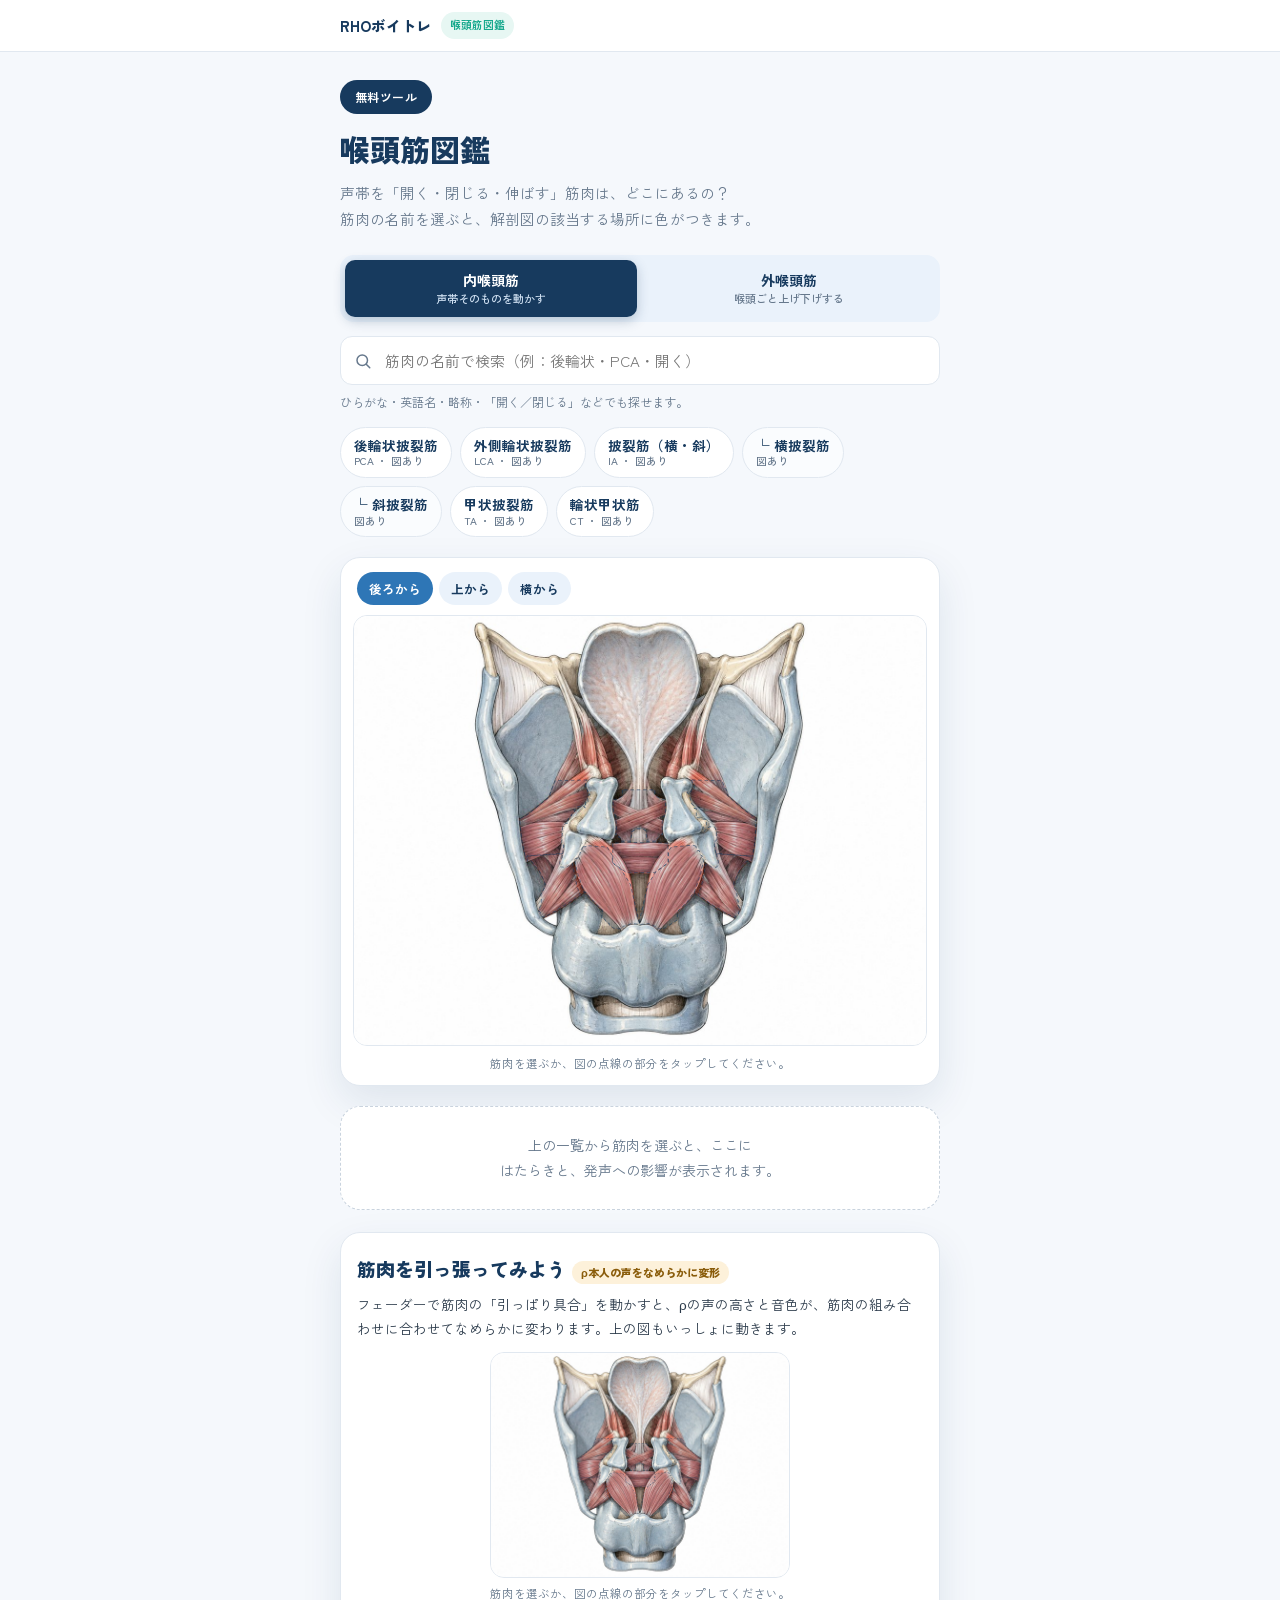
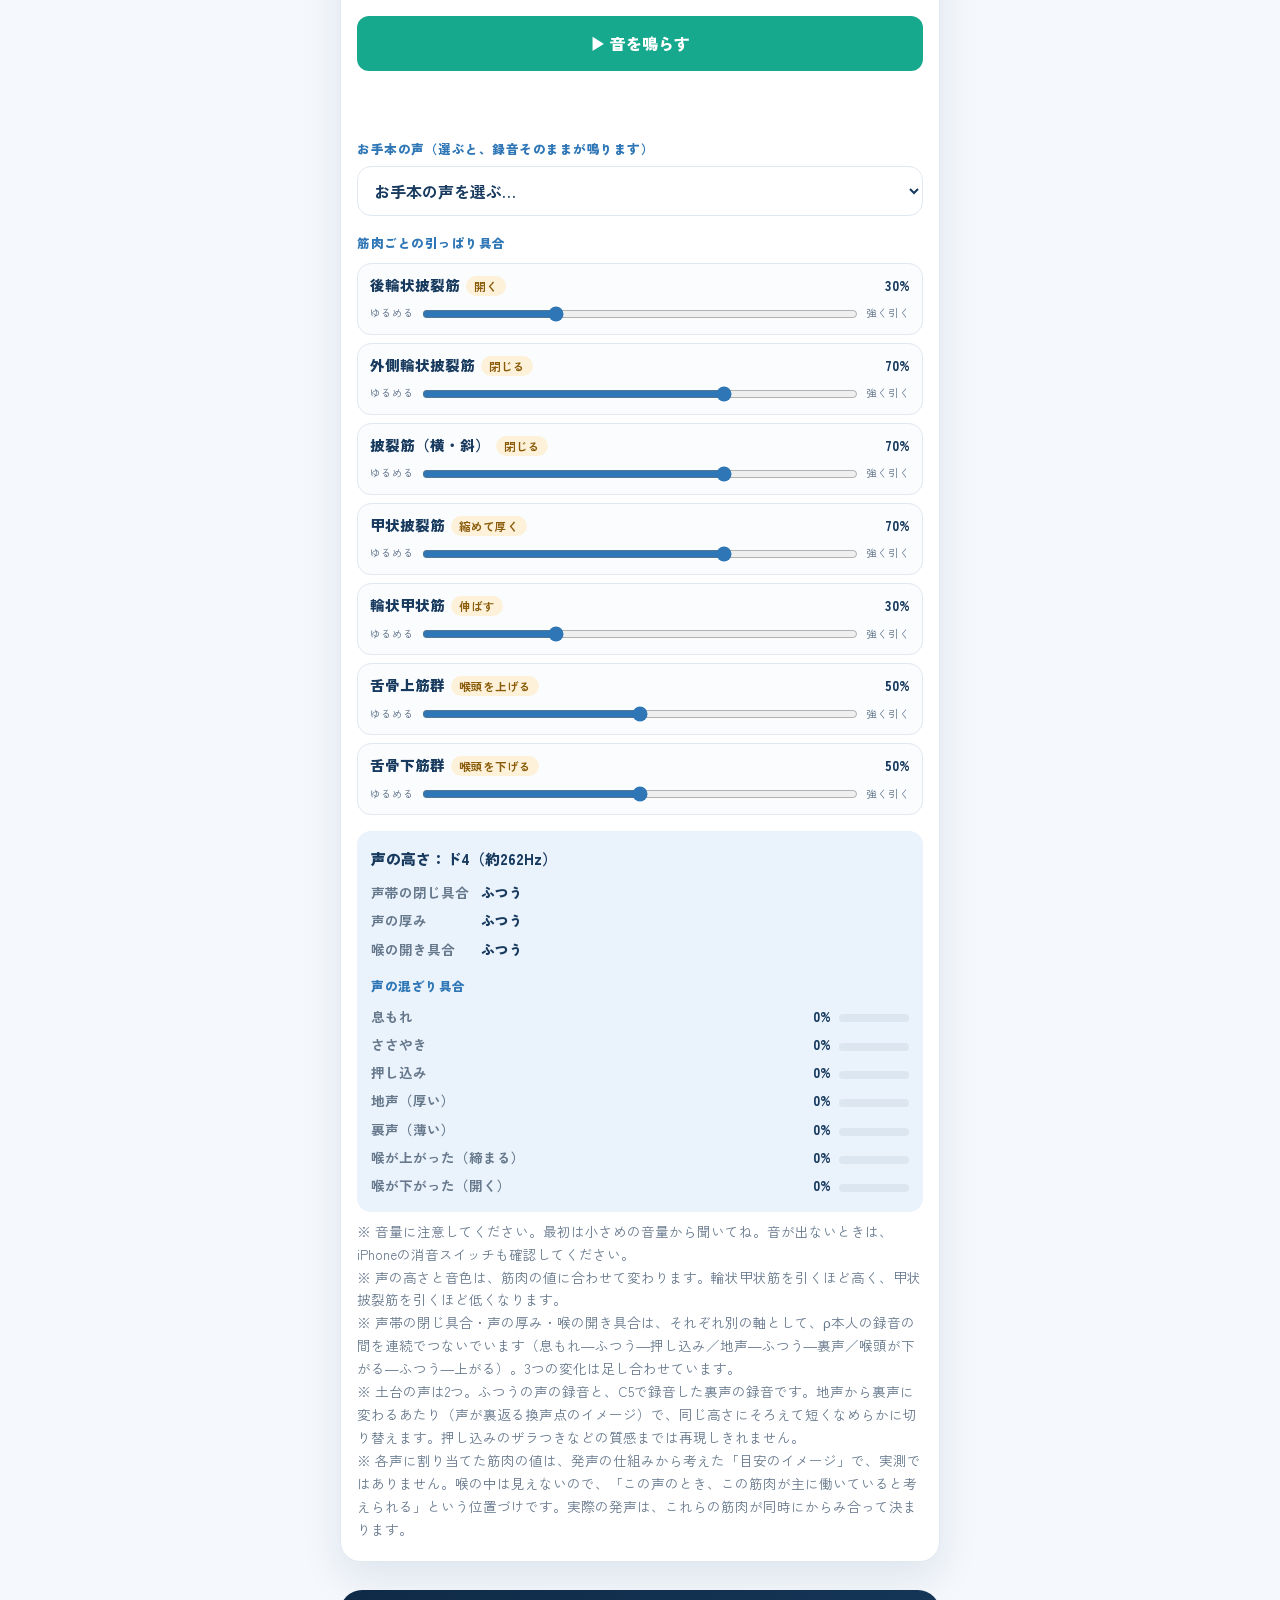
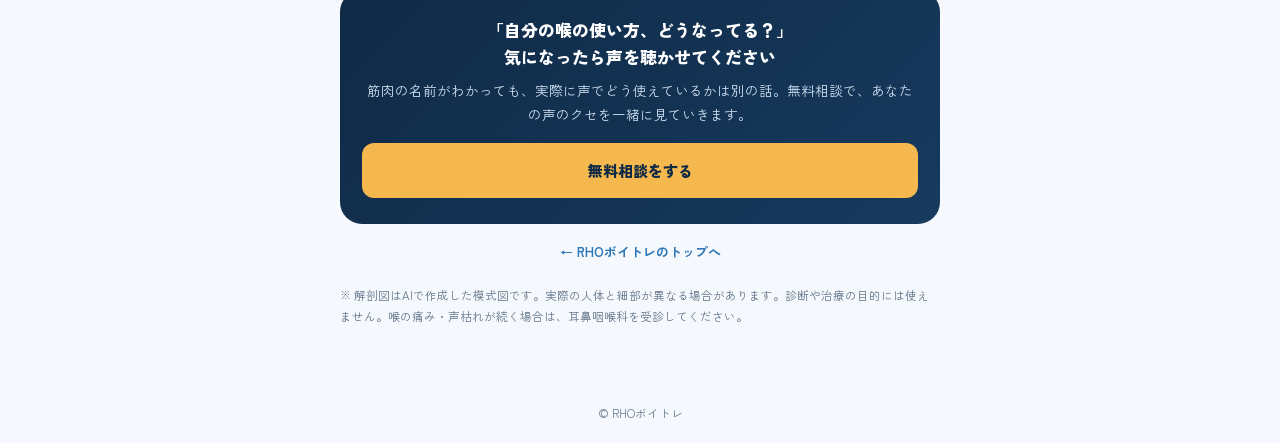
==== commit 909d906e: "Update index.html" ====
--- a/test/index.html
+++ b/test/index.html
@@ -306,7 +306,7 @@
 ];
 
 /* ===== 状態 ===== */
-var state = { grp:'in', sel:null, view:'post', q:'', pull:{ pca:.3, lca:.7, ia:.7, ta:.5, ct:.5, o_up:.5, o_down:.5 } };
+var state = { grp:'in', sel:null, view:'post', q:'', pull:{ pca:.3, lca:.7, ia:.7, ta:.7, ct:.3, o_up:.5, o_down:.5 } };
 function $(id){ return document.getElementById(id); }
 function byId(id){ for (var i=0;i<MUSCLES.length;i++) if (MUSCLES[i].id===id) return MUSCLES[i]; return null; }
 function viewById(id){ for (var i=0;i<VIEWS.length;i++) if (VIEWS[i].id===id) return VIEWS[i]; return null; }
@@ -509,15 +509,15 @@
 ];
 /* 録音ごとの「筋肉の値」の目安（0〜1）。実測ではなく、仕組みから考えたイメージ */
 var LV = [
-  { id:'01', name:'ふつうの声',     v:{ pca:.3,  lca:.7,  ia:.7,  ta:.5, ct:.5, o_up:.5, o_down:.5 } },
-  { id:'02', name:'息もれの声',     v:{ pca:.6,  lca:.4,  ia:.4,  ta:.5, ct:.5, o_up:.5, o_down:.5 } },
-  { id:'03', name:'ささやき',       v:{ pca:.9,  lca:.1,  ia:.1,  ta:.5, ct:.5, o_up:.5, o_down:.5 } },
-  { id:'04', name:'押し込んだ声',   v:{ pca:.05, lca:.95, ia:.95, ta:.6, ct:.4, o_up:.5, o_down:.5 } },
-  { id:'05', name:'弱く緩い声',     v:{ pca:.45, lca:.55, ia:.55, ta:.4, ct:.6, o_up:.5, o_down:.5 } },
+  { id:'01', name:'ふつうの声',     v:{ pca:.3,  lca:.7,  ia:.7,  ta:.7, ct:.3, o_up:.5, o_down:.5 } },
+  { id:'02', name:'息もれの声',     v:{ pca:.6,  lca:.4,  ia:.4,  ta:.7, ct:.3, o_up:.5, o_down:.5 } },
+  { id:'03', name:'ささやき',       v:{ pca:.9,  lca:.1,  ia:.1,  ta:.7, ct:.3, o_up:.5, o_down:.5 } },
+  { id:'04', name:'押し込んだ声',   v:{ pca:.05, lca:.95, ia:.95, ta:.7, ct:.3, o_up:.5, o_down:.5 } },
+  { id:'05', name:'弱く緩い声',     v:{ pca:.45, lca:.55, ia:.55, ta:.7, ct:.3, o_up:.5, o_down:.5 } },
   { id:'06', name:'地声（厚い）',   v:{ pca:.3,  lca:.7,  ia:.7,  ta:.9, ct:.1, o_up:.5, o_down:.5 } },
   { id:'07', name:'裏声（薄い）',   v:{ pca:.3,  lca:.7,  ia:.7,  ta:.1, ct:.9, o_up:.5, o_down:.5 } },
-  { id:'10', name:'喉が上がった声', v:{ pca:.3,  lca:.7,  ia:.7,  ta:.5, ct:.5, o_up:.9, o_down:.1 } },
-  { id:'11', name:'喉が下がった声', v:{ pca:.3,  lca:.7,  ia:.7,  ta:.5, ct:.5, o_up:.1, o_down:.9 } }
+  { id:'10', name:'喉が上がった声', v:{ pca:.3,  lca:.7,  ia:.7,  ta:.7, ct:.3, o_up:.9, o_down:.1 } },
+  { id:'11', name:'喉が下がった声', v:{ pca:.3,  lca:.7,  ia:.7,  ta:.7, ct:.3, o_up:.1, o_down:.9 } }
 ];
 /* お手本の声：押すと、雑味を取り除いた「本物の録音」がそのまま鳴る（clean○○.wav）。スライダーを動かすと、なめらかな変形に切り替わる */
 var RAW_PRESET_ON = true;    /* false にすると、お手本ボタンも今までどおり「変形した音」で鳴る（1行で戻せる） */
@@ -540,7 +540,7 @@
 var ENV = {"01":{"f0":261.1,"f":[261.1,522.2,783.3,1044.4,1305.5,1566.6,1827.7,2088.8,2349.9,2611.0,2872.1,3133.2,3394.3,3655.4,3916.5,4177.6,4438.7,4699.8,4960.9,5222.0,5483.1,5744.2,6005.3,6266.4,6527.5,6788.6,7049.7,7310.8,7571.9,7833.0,8094.1,8355.2,8616.3,8877.4,9138.5,9399.6,9660.7],"d":[34.3,47.4,39.1,33.8,24.9,14.8,1.9,-4.6,-6.3,1.6,7.7,9.9,11.4,9.1,3.9,-2.7,-6.7,-5.8,-1.3,2.5,5.8,1.5,-2.7,-4.0,-5.0,-11.0,-15.8,-18.1,-15.1,-10.0,-7.4,-8.5,-14.2,-19.1,-16.8,-16.5,-15.7]},"02":{"f0":265.0,"f":[265.0,530.0,795.0,1060.0,1325.0,1590.0,1855.0,2120.0,2385.0,2650.0,2915.0,3180.0,3445.0,3710.0,3975.0,4240.0,4505.0,4770.0,5035.0,5300.0,5565.0,5830.0,6095.0,6360.0,6625.0,6890.0,7155.0,7420.0,7685.0,7950.0,8215.0,8480.0,8745.0,9010.0,9275.0,9540.0],"d":[41.0,45.0,26.7,24.3,15.9,4.2,-0.5,-3.7,-5.8,-2.8,3.0,7.4,6.7,1.8,-3.3,-3.9,-0.2,3.8,4.4,2.0,-0.8,-2.8,-1.9,-0.3,-1.3,-6.2,-10.6,-10.7,-9.7,-13.0,-20.9,-27.0,-26.7,-23.8,-18.9,-14.5]},"04":{"f0":268.8,"f":[268.8,537.6,806.4,1075.2,1344.0,1612.8,1881.6,2150.4,2419.2,2688.0,2956.8,3225.6,3494.4,3763.2,4032.0,4300.8,4569.6,4838.4,5107.2,5376.0,5644.8,5913.6,6182.4,6451.2,6720.0,6988.8,7257.6,7526.4,7795.2,8064.0,8332.8,8601.6,8870.4,9139.2,9408.0,9676.8],"d":[31.5,44.8,41.2,32.4,22.1,12.8,7.0,1.9,-2.8,-3.5,0.6,5.0,4.5,8.6,13.5,18.8,13.1,6.0,5.7,8.6,10.5,8.2,6.5,5.4,4.2,5.6,9.9,13.0,14.7,13.9,14.0,12.6,10.9,7.9,2.4,-5.1]},"05":{"f0":267.9,"f":[267.9,535.8,803.7,1071.6,1339.5,1607.4,1875.3,2143.2,2411.1,2679.0,2946.9,3214.8,3482.7,3750.6,4018.5,4286.4,4554.3,4822.2,5090.1,5358.0,5625.9,5893.8,6161.7,6429.6,6697.5,6965.4,7233.3,7501.2,7769.1,8037.0,8304.9,8572.8,8840.7,9108.6,9376.5,9644.4],"d":[42.8,46.0,29.9,23.5,14.5,6.3,-6.3,-9.6,-13.1,-6.2,-1.6,4.3,3.2,-4.7,-14.2,-19.1,-17.0,-12.9,-9.7,-7.9,-6.6,-8.5,-12.0,-14.5,-16.0,-14.2,-12.9,-13.5,-17.0,-20.1,-18.3,-16.2,-14.0,-13.3,-15.1,-19.9]},"06":{"f0":268.8,"f":[268.8,537.6,806.4,1075.2,1344.0,1612.8,1881.6,2150.4,2419.2,2688.0,2956.8,3225.6,3494.4,3763.2,4032.0,4300.8,4569.6,4838.4,5107.2,5376.0,5644.8,5913.6,6182.4,6451.2,6720.0,6988.8,7257.6,7526.4,7795.2,8064.0,8332.8,8601.6,8870.4,9139.2,9408.0,9676.8],"d":[25.8,47.2,20.4,27.8,22.7,9.3,3.9,2.0,6.4,9.0,11.0,11.7,11.6,8.5,3.3,1.1,0.7,0.6,0.7,6.0,7.7,8.5,5.8,3.4,-2.0,-4.2,-2.9,0.4,3.7,-2.4,-8.3,-12.3,-9.3,-5.3,-7.8,-13.8]},"10":{"f0":270.8,"f":[270.8,541.6,812.4,1083.2,1354.0,1624.8,1895.6,2166.4,2437.2,2708.0,2978.8,3249.6,3520.4,3791.2,4062.0,4332.8,4603.6,4874.4,5145.2,5416.0,5686.8,5957.6,6228.4,6499.2,6770.0,7040.8,7311.6,7582.4,7853.2,8124.0,8394.8,8665.6,8936.4,9207.2,9478.0,9748.8],"d":[30.6,47.6,32.6,32.2,28.8,22.3,12.2,5.3,0.7,-2.4,-5.1,-0.8,3.6,8.4,10.7,12.1,14.8,14.0,13.2,3.1,-3.6,-3.3,3.7,5.7,1.8,1.1,2.5,4.3,2.6,0.0,-1.5,-2.0,1.5,3.3,4.7,1.7]},"11":{"f0":263.0,"f":[263.0,526.0,789.0,1052.0,1315.0,1578.0,1841.0,2104.0,2367.0,2630.0,2893.0,3156.0,3419.0,3682.0,3945.0,4208.0,4471.0,4734.0,4997.0,5260.0,5523.0,5786.0,6049.0,6312.0,6575.0,6838.0,7101.0,7364.0,7627.0,7890.0,8153.0,8416.0,8679.0,8942.0,9205.0,9468.0,9731.0],"d":[23.8,48.3,16.5,16.9,12.9,5.3,-0.7,-5.7,-3.9,-0.7,3.6,6.5,6.3,4.1,-2.1,-7.3,-5.3,-3.5,-4.1,-5.2,-6.7,-5.8,-7.0,-8.4,-8.2,-7.9,-3.8,-0.2,-1.3,-4.0,-9.0,-9.0,-11.5,-11.6,-12.0,-14.3,-22.3]},"07":{"f0":545.4,"f":[545.4,1090.8,1636.2,2181.6,2727.0,3272.4,3817.8,4363.2,4908.6,5454.0,5999.4,6544.8,7090.2,7635.6,8181.0,8726.4,9271.8],"d":[47.0,39.1,12.6,2.9,-0.6,-3.5,-5.8,-5.1,-1.1,3.6,3.6,3.0,-0.5,-2.5,-3.3,-6.0,-14.0]},"15":{"f0":553.1,"f":[553.1,1106.2,1659.3,2212.4,2765.5,3318.6,3871.7,4424.8,4977.9,5531.0,6084.1,6637.2,7190.3,7743.4,8296.5,8849.6,9402.7],"d":[48.3,31.4,13.2,10.2,9.1,8.3,3.1,0.9,6.3,8.1,8.7,2.2,1.5,1.6,0.6,-3.2,-8.0]},"16":{"f0":628.3,"f":[628.3,1256.6,1884.9,2513.2,3141.5,3769.8,4398.1,5026.4,5654.7,6283.0,6911.3,7539.6,8167.9,8796.2,9424.5],"d":[47.6,28.9,4.5,3.8,1.7,3.5,-2.4,-1.5,-3.8,-3.8,-5.1,-4.2,-9.8,-14.9,-19.2]},"17":{"f0":625.3,"f":[625.3,1250.6,1875.9,2501.2,3126.5,3751.8,4377.1,5002.4,5627.7,6253.0,6878.3,7503.6,8128.9,8754.2,9379.5],"d":[47.3,32.6,28.5,20.1,19.8,23.0,24.5,19.0,15.9,11.3,9.4,4.4,5.4,6.4,8.6]},"18":{"f0":631.4,"f":[631.4,1262.8,1894.2,2525.6,3157.0,3788.4,4419.8,5051.2,5682.6,6314.0,6945.4,7576.8,8208.2,8839.6,9471.0],"d":[43.9,43.5,7.9,-2.1,2.1,9.9,13.4,8.5,6.5,5.4,5.7,1.8,3.1,-0.6,-4.1]}};
 var lab = { playing:false, ctx:null, bufs:null, loading:false, dirty:false, want:false, g:null };
 
-var PITCH_UP = 15;          /* 輪状甲状筋が優勢（裏声側）：差が1.0あたり半音15ぶん高くなる（裏声のC5付近まで） */
+var PITCH_UP = 10;          /* 輪状甲状筋が優勢（裏声側）：差が1.0あたり半音15ぶん高くなる（裏声のC5付近まで） */
 var PITCH_DN = 8;           /* 甲状披裂筋が優勢（地声側）：差が1.0あたり半音8ぶん低くなる */
 var BASE_HZ = 261.6;        /* ふつう（どちらも50%）のときの声の高さ＝C4 */
 var BREAK_LO = .30, BREAK_HI = .50;   /* 差（輪状甲状筋−甲状披裂筋）がこの間で、土台の声がふつう→裏声の録音へ切り替わる（声の高さはそろえてつなぐ） */
@@ -592,7 +592,8 @@
 var FAL_MAP = { '02':'16', '04':'18', '11':'15', '10':'17' };      /* 地声の録音 → 同じ状態で出した裏声の録音 */
 var FAL_NOISE = {"15": 0.0, "16": 0.007, "17": 0.004, "18": 0.0};       /* 裏声の録音ごとの、足すノイズの量（07を基準） */
 var AX_CL=[{x:.4,id:'02'},{x:.7,id:'01'},{x:.95,id:'04'}];
-var AX_TH=[{x:-.8,id:'06'},{x:0,id:'01'},{x:.8,id:'07'}];
+var D0 = -.4;               /* ふつうの声の「輪状甲状筋−甲状披裂筋」の位置（ふつうの声は地声なので、甲状披裂筋が70％・輪状甲状筋が30％） */
+var AX_TH=[{x:-.8,id:'06'},{x:D0,id:'01'},{x:.8,id:'07'}];
 var AX_LA=[{x:-.8,id:'11'},{x:0,id:'01'},{x:.8,id:'10'}];
 function axisW(pts,x){
   var n=pts.length, i=0;
@@ -619,7 +620,7 @@
     for (j=0;j<2;j++) e+=wc[j].w*envAt(wc[j].id,f)-0.5*e0 + wt[j].w*envAt(wt[j].id,f)-0.5*e0 + wl[j].w*envAt(wl[j].id,f)-0.5*e0;
     return e;
   }
-  var dd=state.pull.ct-state.pull.ta, st=(dd>0?PITCH_UP:PITCH_DN)*dd, rate=Math.pow(2,st/12);
+  var dd=state.pull.ct-state.pull.ta, st=(dd>D0?PITCH_UP:PITCH_DN)*(dd-D0), rate=Math.pow(2,st/12);
   var f0t=ENV['01'].f0*rate;
   /* 裏声のときは、閉じ具合・喉の高さの変化を、地声の録音ではなく「裏声で出した録音」を見本にして作る
      息もれ裏声(16)・押し込み裏声(18)・喉下げ裏声(15)・喉上げ裏声(17) ／ ふつうの裏声は07 */
@@ -865,7 +866,7 @@
 function axText(mt){
   var a=mt.ax;
   var cl = a.c<.25 ? '開いている（ささやき）' : (a.c<.55 ? '弱い（息もれ寄り）' : (a.c<.82 ? 'ふつう' : '強い（押し込み寄り）'));
-  var th = a.d<-.4 ? '厚い（地声寄り）' : (a.d>.4 ? '薄い（裏声寄り）' : 'ふつう');
+  var th = a.d<-.6 ? '厚い（地声寄り）' : (a.d>.2 ? '薄い（裏声寄り）' : 'ふつう');
   var la = a.l>.4 ? '締まっている（喉頭が上がる）' : (a.l<-.4 ? '開いている（喉頭が下がる）' : 'ふつう');
   return [['声帯の閉じ具合',cl],['声の厚み',th],['喉の開き具合',la]];
 }
@@ -876,8 +877,8 @@
     ['息もれ',        c>=.4 ? pc((.7-c)/.3) : pc((c-.1)/.3)],
     ['ささやき',      pc((.4-c)/.3)],
     ['押し込み',      pc((c-.7)/.25)],
-    ['地声（厚い）',  pc(-d/.8)],
-    ['裏声（薄い）',  pc(d/.8)],
+    ['地声（厚い）',  pc((D0-d)/(D0+.8))],
+    ['裏声（薄い）',  pc((d-D0)/(.8-D0))],
     ['喉が上がった（締まる）', pc(l/.8)],
     ['喉が下がった（開く）',   pc(-l/.8)]
   ];
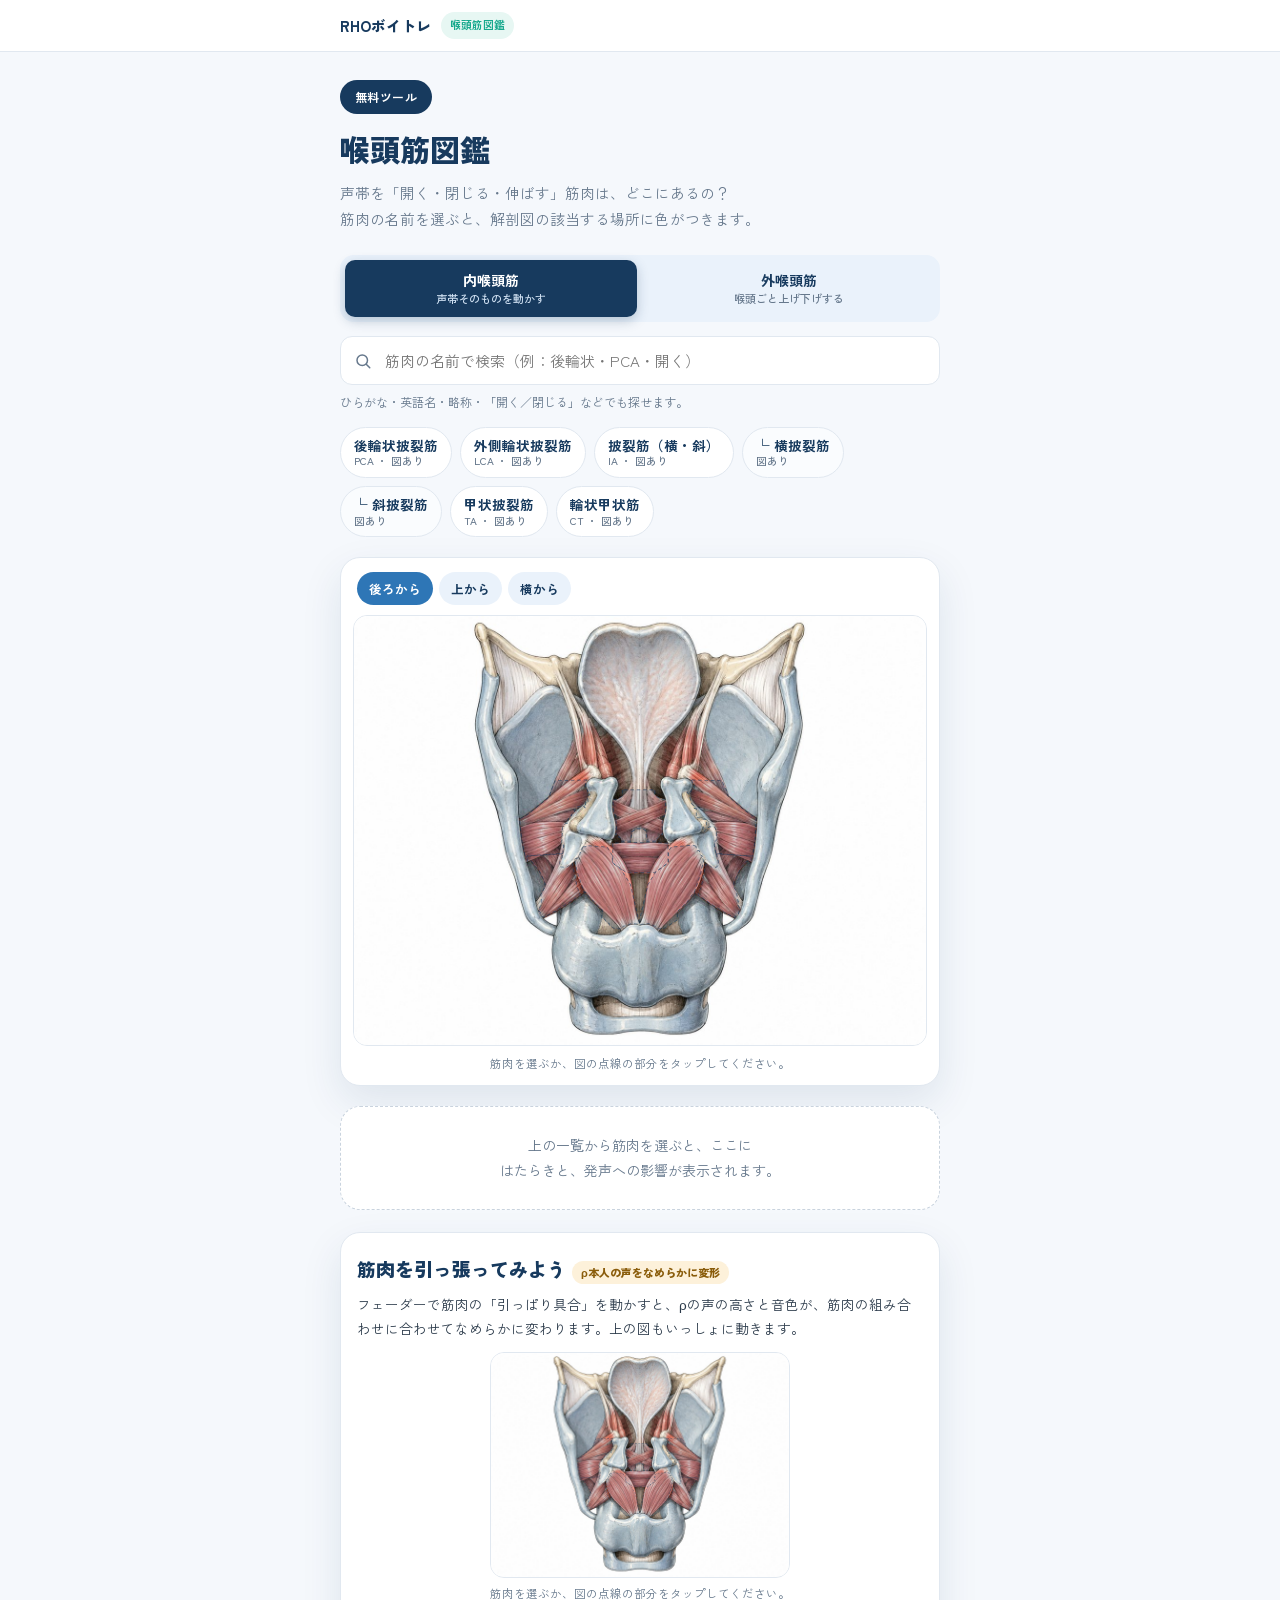
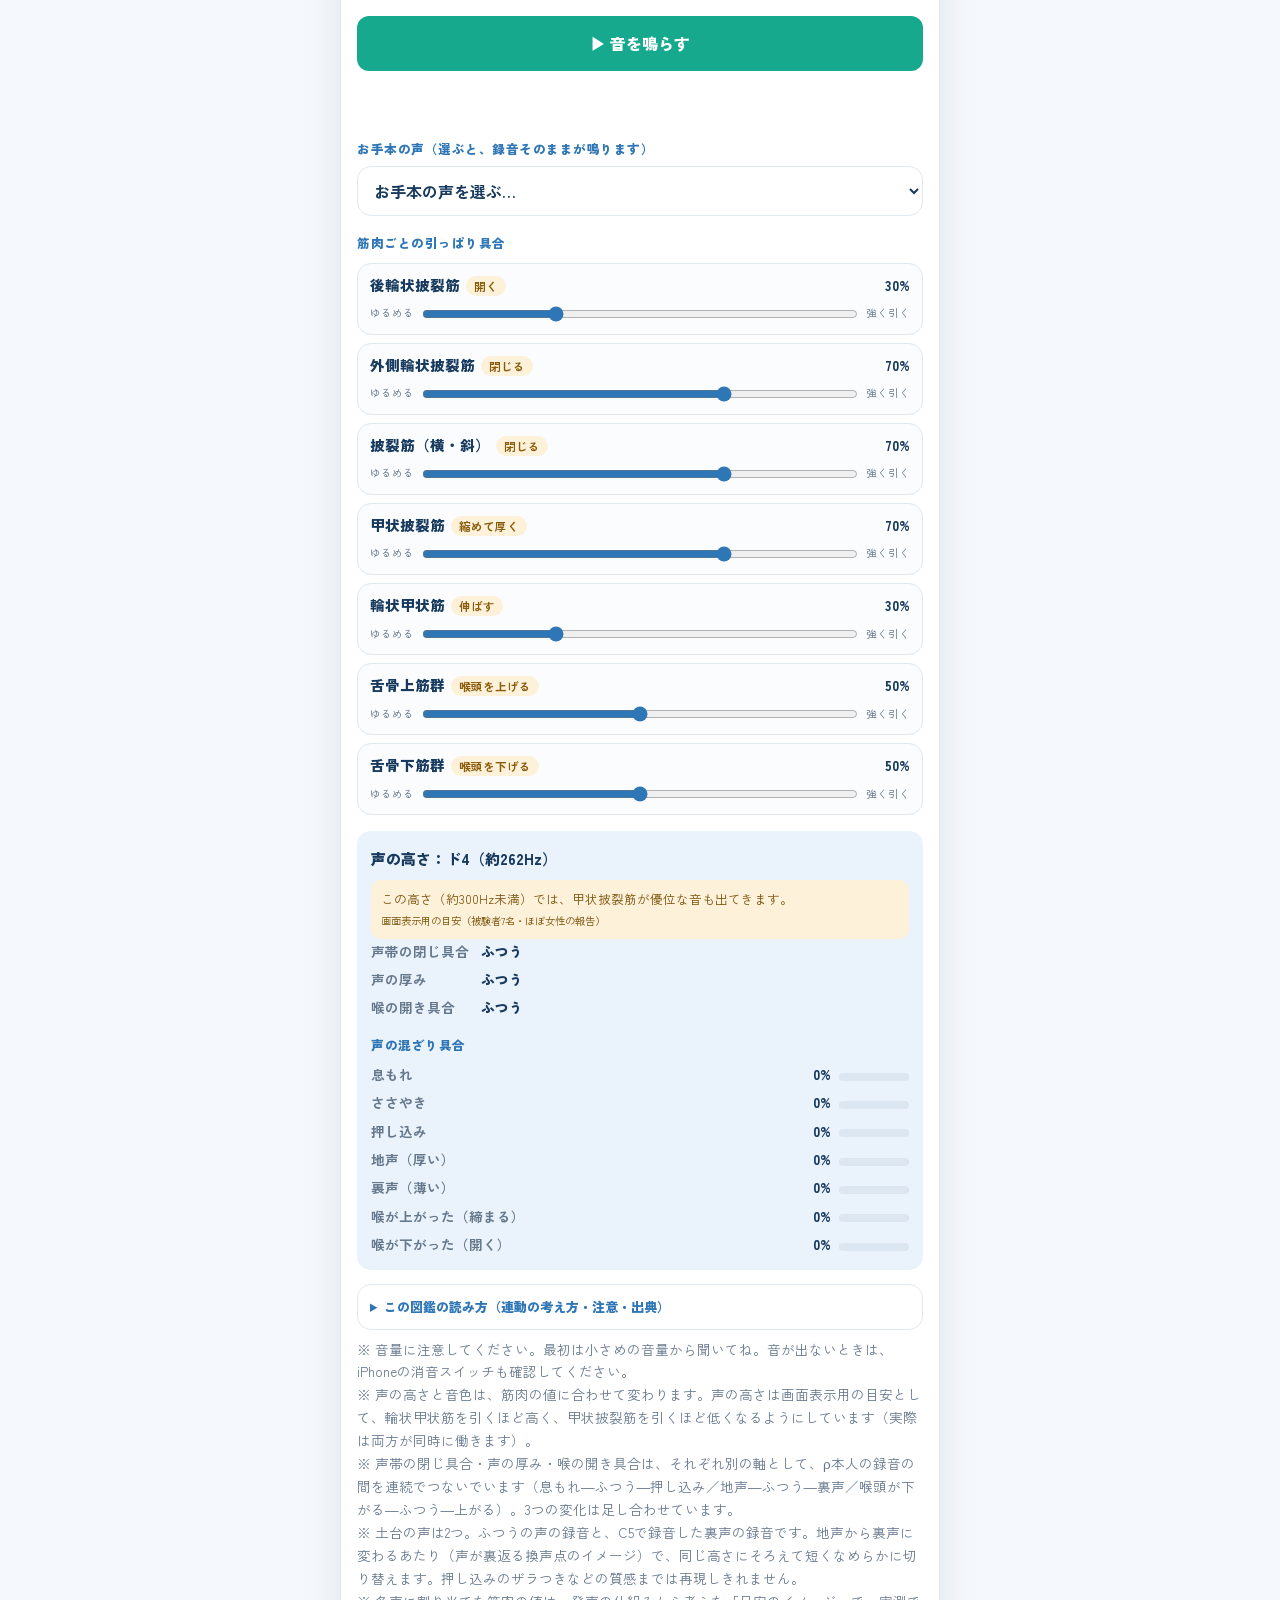
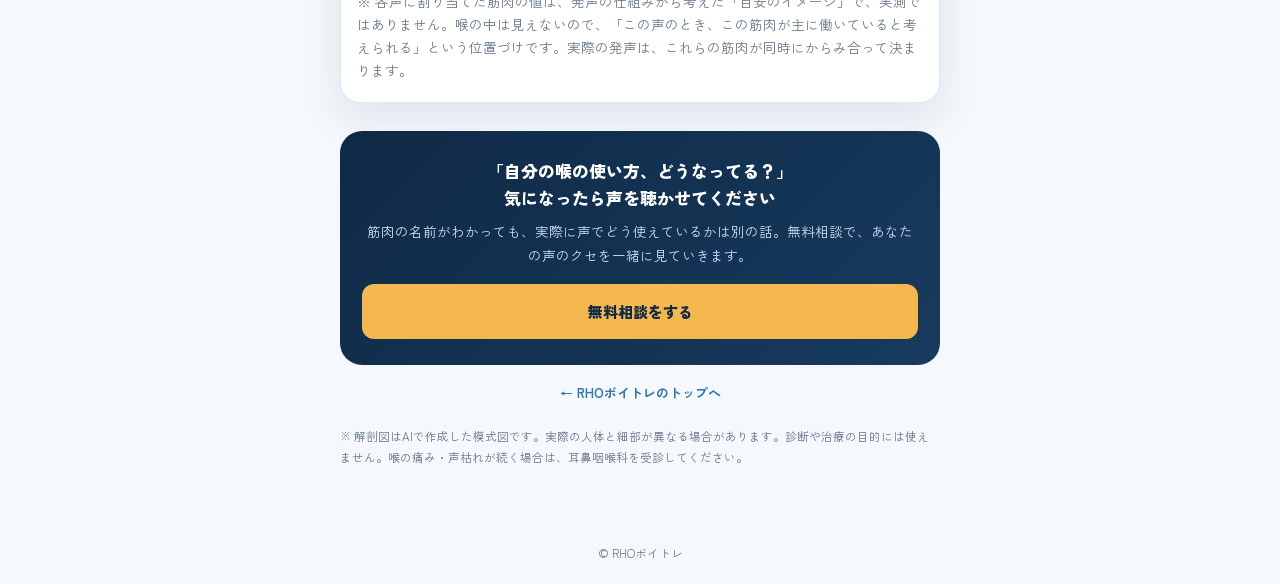
==== commit 9f293451: "Update index.html" ====
--- a/test/index.html
+++ b/test/index.html
@@ -148,6 +148,10 @@
   .sl-end{font-size:10.5px; color:var(--text-dim); white-space:nowrap; min-width:3.6em;}
   .sl-end:last-child{text-align:right;}
   .sl .sl-row input[type=range]{flex:1; width:auto; min-width:0; margin:0; height:28px;}
+  .notes{margin-top:14px; border:1.5px solid var(--line); border-radius:14px; padding:10px 12px; background:#fff;}
+  .notes summary{font-weight:900; color:var(--blue); font-size:13px; cursor:pointer;}
+  .notes p{font-size:12.5px; color:var(--text-dim); line-height:1.75; margin-top:8px;}
+  .notes a{color:var(--blue);}
   .linkx{margin-top:6px; font-size:12.5px; color:var(--text-dim); line-height:1.7; min-height:1.7em;}
   .lmsg{margin-top:8px; font-size:12.5px; color:#7A520A; min-height:1em;}
   .read{margin-top:16px; padding:14px; border-radius:14px; background:var(--sky);}
@@ -210,12 +214,26 @@
     <div class="presets"><h3>お手本の声（選ぶと、録音そのままが鳴ります）</h3><select id="presets" aria-label="お手本の声を選ぶ"></select></div>
     <div id="sliders"></div>
     <div class="read"><div id="readout"></div></div>
+    <details class="notes">
+      <summary>この図鑑の読み方（連動の考え方・注意・出典）</summary>
+      <p><b>連動のしかた</b><br>合計が100%になるのは、軟骨や舌骨の位置関係で決まるペアだけです。（後輪状披裂筋⇔外側輪状披裂筋・披裂筋、舌骨上筋群⇔舌骨下筋群）</p>
+      <p><b>甲状披裂筋と輪状甲状筋</b><br>実際の発声では、この2つは同時に働く（共収縮）のが普通です。この図鑑では、わかりやすさのために「厚み⇔のび」の1本の軸にまとめています（簡略化）。「地声＝甲状披裂筋、裏声＝輪状甲状筋」とは言い切れません。</p>
+      <p><b>後輪状披裂筋</b><br>声帯を開く筋肉です。発声中はほぼ静かで、重い声区の高音ではある程度働きます。甲状披裂筋の拮抗筋ではありません。</p>
+      <p><b>舌骨上筋群・舌骨下筋群</b><br>喉頭の位置は、頸椎のカーブなどでも変わります。舌骨下筋群のすべてが喉頭を下げるわけではありません。</p>
+      <p><b>数字について</b><br>筋肉の割合や声の高さの数字は、画面表示用の目安です。実測ではありません。</p>
+      <p><b>声の高さと筋肉の目安</b><br>約300Hz（D4付近）より低い音では、甲状披裂筋が優位な音も出てきます。約300Hzを超えると、声区に関係なく、輪状甲状筋が優位か、ほぼ同程度と報告されています（被験者7名・ほぼ女性の報告に基づく目安。一般論として断言はできません）。</p>
+      <p><b>参考にした文献</b><br>
+      ・<a href="https://pubs.aip.org/asa/jasa/article/58/S1/S95/681311/Function-of-the-laryngeal-muscles-in-singing" target="_blank" rel="noopener">Hirano 1975（歌唱時の喉頭筋の働き）</a><br>
+      ・<a href="https://www.thevoicecollege.co.uk/uploads/7/8/4/2/7842626/ct_and_ta_muscle_dominance_in_register_control_(kochis-jennings_et_al)_lc.pdf" target="_blank" rel="noopener">Kochis-Jennings et al. 2014（CTとTAの優位と声区）</a><br>
+      ・<a href="https://iro.uiowa.edu/esploro/outputs/graduate/Thyroarytenoid-and-cricothyroid-muscular-activity-in/9983776804102771" target="_blank" rel="noopener">Hull 2013（Univ. of Iowa）</a><br>
+      ・<a href="https://www.surgery.medsch.ucla.edu/spl/papers/2013JASA05.pdf" target="_blank" rel="noopener">Yin &amp; Zhang 2013</a></p>
+    </details>
     <div class="extra">
       <h3>本物の録音を聴いてみる（聴き比べ用）</h3>
       <p>フェーダーの音は「ふつうの声」の音色を変えたものです。本物の録音と聴き比べてみてください。最後の5つは、フェーダーでは動かせない「音の高さ」や「地声から裏声へのつながり」の録音です。</p>
       <div class="seg" id="extras"></div>
     </div>
-    <p class="warn-s">※ 音量に注意してください。最初は小さめの音量から聞いてね。音が出ないときは、iPhoneの消音スイッチも確認してください。<br>※ 声の高さと音色は、筋肉の値に合わせて変わります。輪状甲状筋を引くほど高く、甲状披裂筋を引くほど低くなります。<br>※ 声帯の閉じ具合・声の厚み・喉の開き具合は、それぞれ別の軸として、ρ本人の録音の間を連続でつないでいます（息もれ―ふつう―押し込み／地声―ふつう―裏声／喉頭が下がる―ふつう―上がる）。3つの変化は足し合わせています。<br>※ 土台の声は2つ。ふつうの声の録音と、C5で録音した裏声の録音です。地声から裏声に変わるあたり（声が裏返る換声点のイメージ）で、同じ高さにそろえて短くなめらかに切り替えます。押し込みのザラつきなどの質感までは再現しきれません。<br>※ 各声に割り当てた筋肉の値は、発声の仕組みから考えた「目安のイメージ」で、実測ではありません。喉の中は見えないので、「この声のとき、この筋肉が主に働いていると考えられる」という位置づけです。実際の発声は、これらの筋肉が同時にからみ合って決まります。</p>
+    <p class="warn-s">※ 音量に注意してください。最初は小さめの音量から聞いてね。音が出ないときは、iPhoneの消音スイッチも確認してください。<br>※ 声の高さと音色は、筋肉の値に合わせて変わります。声の高さは画面表示用の目安として、輪状甲状筋を引くほど高く、甲状披裂筋を引くほど低くなるようにしています（実際は両方が同時に働きます）。<br>※ 声帯の閉じ具合・声の厚み・喉の開き具合は、それぞれ別の軸として、ρ本人の録音の間を連続でつないでいます（息もれ―ふつう―押し込み／地声―ふつう―裏声／喉頭が下がる―ふつう―上がる）。3つの変化は足し合わせています。<br>※ 土台の声は2つ。ふつうの声の録音と、C5で録音した裏声の録音です。地声から裏声に変わるあたり（声が裏返る換声点のイメージ）で、同じ高さにそろえて短くなめらかに切り替えます。押し込みのザラつきなどの質感までは再現しきれません。<br>※ 各声に割り当てた筋肉の値は、発声の仕組みから考えた「目安のイメージ」で、実測ではありません。喉の中は見えないので、「この声のとき、この筋肉が主に働いていると考えられる」という位置づけです。実際の発声は、これらの筋肉が同時にからみ合って決まります。</p>
   </section>
 
   <section class="cta">
@@ -238,7 +256,7 @@
   { id:'pca', grp:'in', name:'後輪状披裂筋', yomi:'こうりんじょうひれつきん', eng:'Posterior cricoarytenoid', abbr:'PCA',
     aliases:['声帯を開く','声門を開く','外転','開く筋','息を吸う','ひらく','ひらくきん','あける'], tags:[['開く','amber']],
     action:'披裂軟骨を外側に回して、声帯を開く筋肉。声帯を開ける役目をもつ唯一の内喉頭筋です。',
-    voice:'息を吸うときに働きます。声を出している間は「閉じる」筋肉と綱引きをして、声門の開き具合（息の混ざり方）を調整します。',
+    voice:'息を吸うときに働きます。声を出している間はほぼ静かで、「閉じる」筋肉（外側輪状披裂筋・披裂筋）との綱引きで、声門の開き具合（息の混ざり方）に関わります。重い声区の高音では、ある程度働くことがあります。',
     where:'輪状軟骨の後ろの板（輪状軟骨板）から、披裂軟骨の筋突起へ。', nerve:'反回神経',
     shapes:['pca'] },
   { id:'lca', grp:'in', name:'外側輪状披裂筋', yomi:'がいそくりんじょうひれつきん', eng:'Lateral cricoarytenoid', abbr:'LCA',
@@ -266,13 +284,13 @@
   { id:'ta', grp:'in', name:'甲状披裂筋', yomi:'こうじょうひれつきん', eng:'Thyroarytenoid', abbr:'TA',
     aliases:['声帯筋','vocalis','声帯そのもの','地声','チェスト','緩める','ゆるめる','とじる','せいたいきん'], tags:[['閉じる',''],['声帯をゆるめる','gray']],
     action:'声帯の本体をつくる筋肉。縮んで声帯を短く・厚くし、声帯を閉じる方向にも働きます。',
-    voice:'地声（チェストボイス）の厚みや芯に関わります。輪状甲状筋の「伸ばす」力との綱引きのバランスが、地声⇄裏声のつながりに影響します。',
+    voice:'声帯の厚みや芯に関わる筋肉です。輪状甲状筋と同時に働く（共収縮）ことが多く、「地声＝甲状披裂筋、裏声＝輪状甲状筋」と単純には分けられません。声区よりも、声の高さのほうが影響が大きいと報告されています。',
     where:'甲状軟骨の内側（前）から、披裂軟骨へ。', nerve:'反回神経',
     shapes:['ta'], note:'後ろからは、甲状軟骨の内側に向かう部分だけが見えます。横から・上からの図で全体を確認できます。' },
   { id:'ct', grp:'in', name:'輪状甲状筋', yomi:'りんじょうこうじょうきん', eng:'Cricothyroid', abbr:'CT',
     aliases:['声帯を伸ばす','高音','裏声','ファルセット','伸ばす筋','のばす','のばすきん','こうおん'], tags:[['伸ばす','amber']],
     action:'甲状軟骨を前下方に傾けて、声帯を前後に引き伸ばして薄く張る筋肉。',
-    voice:'高い音程を出すときの主役です。伸ばす（輪状甲状筋）と縮める（甲状披裂筋）の綱引きが、地声と裏声のバランスをつくります。',
+    voice:'高い音程を出すときによく働く筋肉です。甲状披裂筋と同時に働くことが多く、どちらが優位かは声区よりも声の高さに左右されます（約300Hzを超えるあたりから、輪状甲状筋が優位か、ほぼ同程度という報告があります）。',
     where:'輪状軟骨の前外側から、甲状軟骨の下縁へ。', nerve:'上喉頭神経（外枝）。ほかの内喉頭筋は反回神経',
     shapes:['ct'] },
 
@@ -285,7 +303,7 @@
   { id:'o_down', grp:'out', pullKey:'o_down', name:'舌骨下筋群', yomi:'ぜっこつかきんぐん', eng:'Infrahyoid muscles', abbr:'',
     aliases:['下制筋群','喉頭を下げる','引き下げ','かせい','さげる'], tags:[['下制（下げる）','gray']],
     action:'舌骨より下にある筋肉の集まり（胸骨舌骨筋・肩甲舌骨筋・胸骨甲状筋・甲状舌骨筋）。舌骨と喉頭を引き下げ、安定させます。',
-    voice:'挙上筋群との綱引きで、喉頭の高さが決まります。',
+    voice:'挙上筋群との綱引きで、喉頭の高さが決まります。ただし、舌骨下筋群のすべてが喉頭を下げるわけではなく（甲状舌骨筋は引き上げます）、喉頭の位置は頸椎のカーブなどでも変わります。',
     where:'舌骨・甲状軟骨 ⇄ 胸骨・肩甲骨', nerve:'頸神経ワナ（甲状舌骨筋は舌下神経経由の C1）', shapes:['o_down'] },
   { id:'digastric', grp:'out', via:'o_up', name:'顎二腹筋', yomi:'がくにふくきん', eng:'Digastric', abbr:'', aliases:['舌骨上筋群','挙上筋群'], tags:[['挙上（上げる）','amber']], child:true,
     action:'あごの先と側頭骨の後ろを結ぶ筋肉。舌骨を引き上げ、あごを開く働きもあります。', voice:'', where:'', nerve:'', shapes:[] },
@@ -648,9 +666,9 @@
   { a:['ta'],   b:['ct'] },            /* 縮めて厚く ⇔ 伸ばして薄く */
   { a:['o_up'], b:['o_down'] }         /* 喉頭を上げる ⇔ 下げる */
 ];
-/* 輪状甲状筋を引くと、胸骨甲状筋（舌骨下筋群）が喉頭を下に支える（アンカー）ので、舌骨下筋群もいっしょに強まる。
+/* （あき先生の確認で、根拠が弱いとわかったので、いまはOFF。）輪状甲状筋を引くと、胸骨甲状筋（舌骨下筋群）が喉頭を下に支える、という考え方での連動。
    どちらを動かしても、もう片方が半分だけついてくる（双方向） */
-var FOLLOW_ON = true;       /* false にすると、この連動をやめる（1行で戻せる） */
+var FOLLOW_ON = false;      /* 輪状甲状筋⇔胸骨甲状筋の連動：根拠が弱いので、いまはOFF（true にすると、動いた分の半分だけついてくる） */
 var FOLLOW = .5;            /* 輪状甲状筋の動きに対して、舌骨下筋群がついてくる割合（0〜1） */
 function lname(id){ for (var i=0;i<LAB.length;i++) if (LAB[i].id===id) return LAB[i].name; return id; }
 function coupleFrom(id, snap){
@@ -886,6 +904,9 @@
 function renderRead(){
   var mt=morphTarget(), rows=axText(mt), mx=mixPct(mt.ax), i;
   var h='<div class="top1">声の高さ：'+(mt.v<.15?'なし（息の音だけ）':noteName(mt.hz)+'（約'+Math.round(mt.hz)+'Hz）')+'</div>';
+  if (mt.v>=.15){
+    h+='<div class="far">'+(mt.hz<300 ? 'この高さ（約300Hz未満）では、甲状披裂筋が優位な音も出てきます。' : 'この高さ（約300Hz以上）では、声区に関係なく、輪状甲状筋が優位か、甲状披裂筋とほぼ同程度と報告されています。')+'<br><small>画面表示用の目安（被験者7名・ほぼ女性の報告）</small></div>';
+  }
   h+='<dl style="display:grid; grid-template-columns:auto 1fr; gap:4px 12px; font-size:13.5px">';
   for (i=0;i<rows.length;i++) h+='<dt style="font-weight:700; color:var(--text-dim)">'+rows[i][0]+'</dt><dd style="font-weight:900; color:var(--navy)">'+rows[i][1]+'</dd>';
   h+='</dl><h3 class="sl-h" style="margin:14px 0 6px">声の混ざり具合</h3>';
